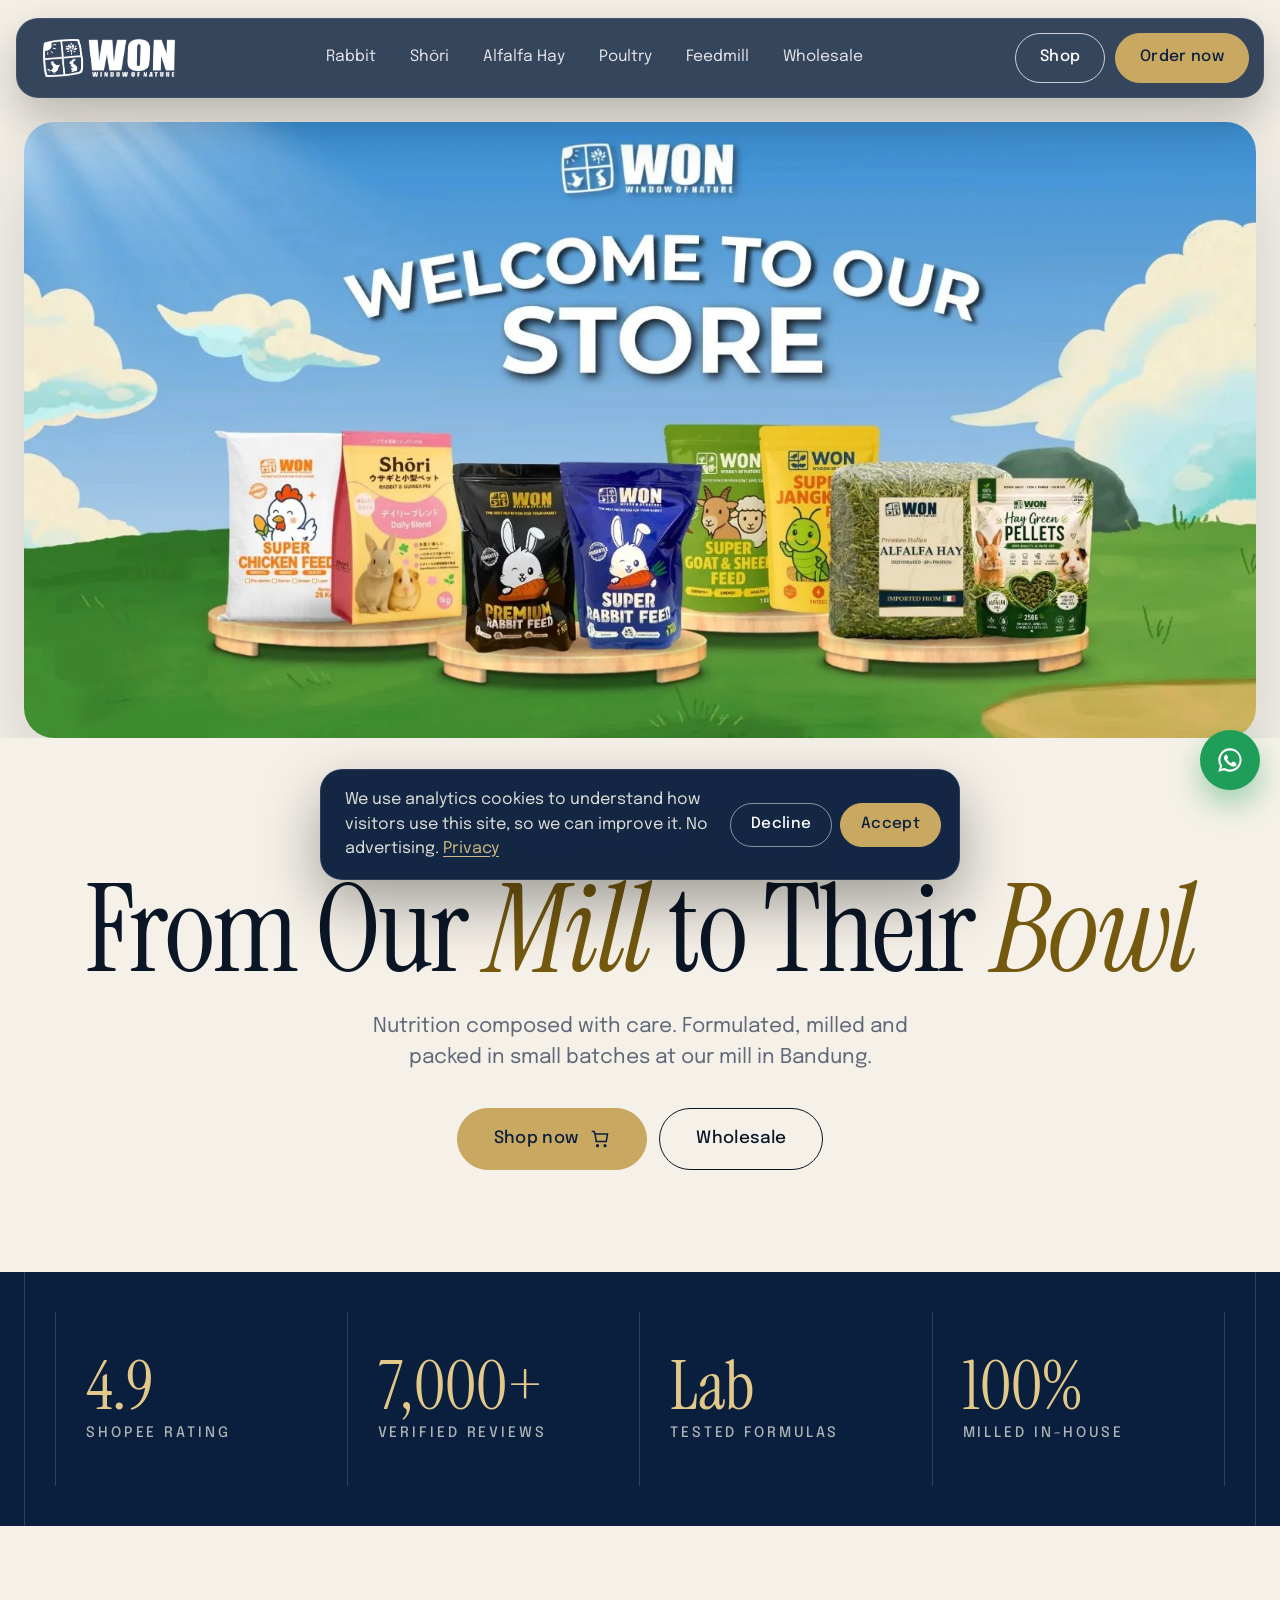
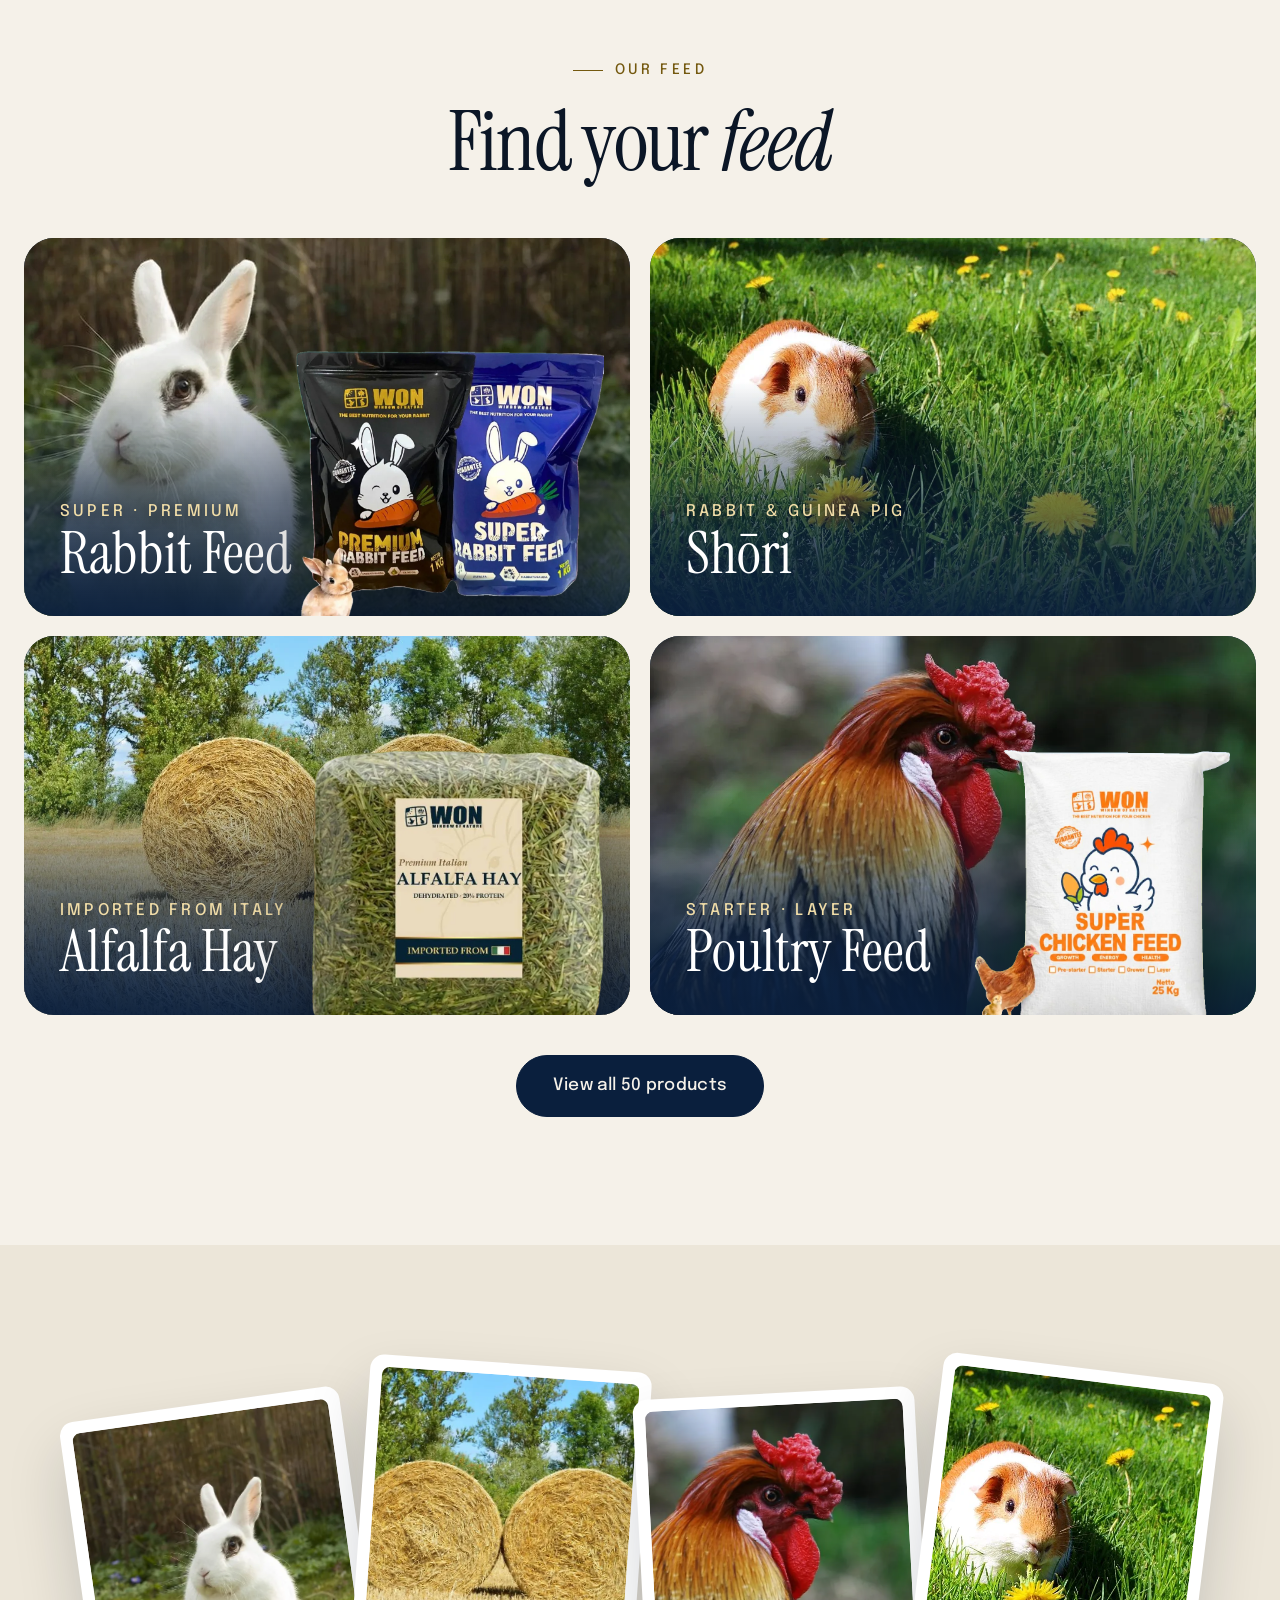
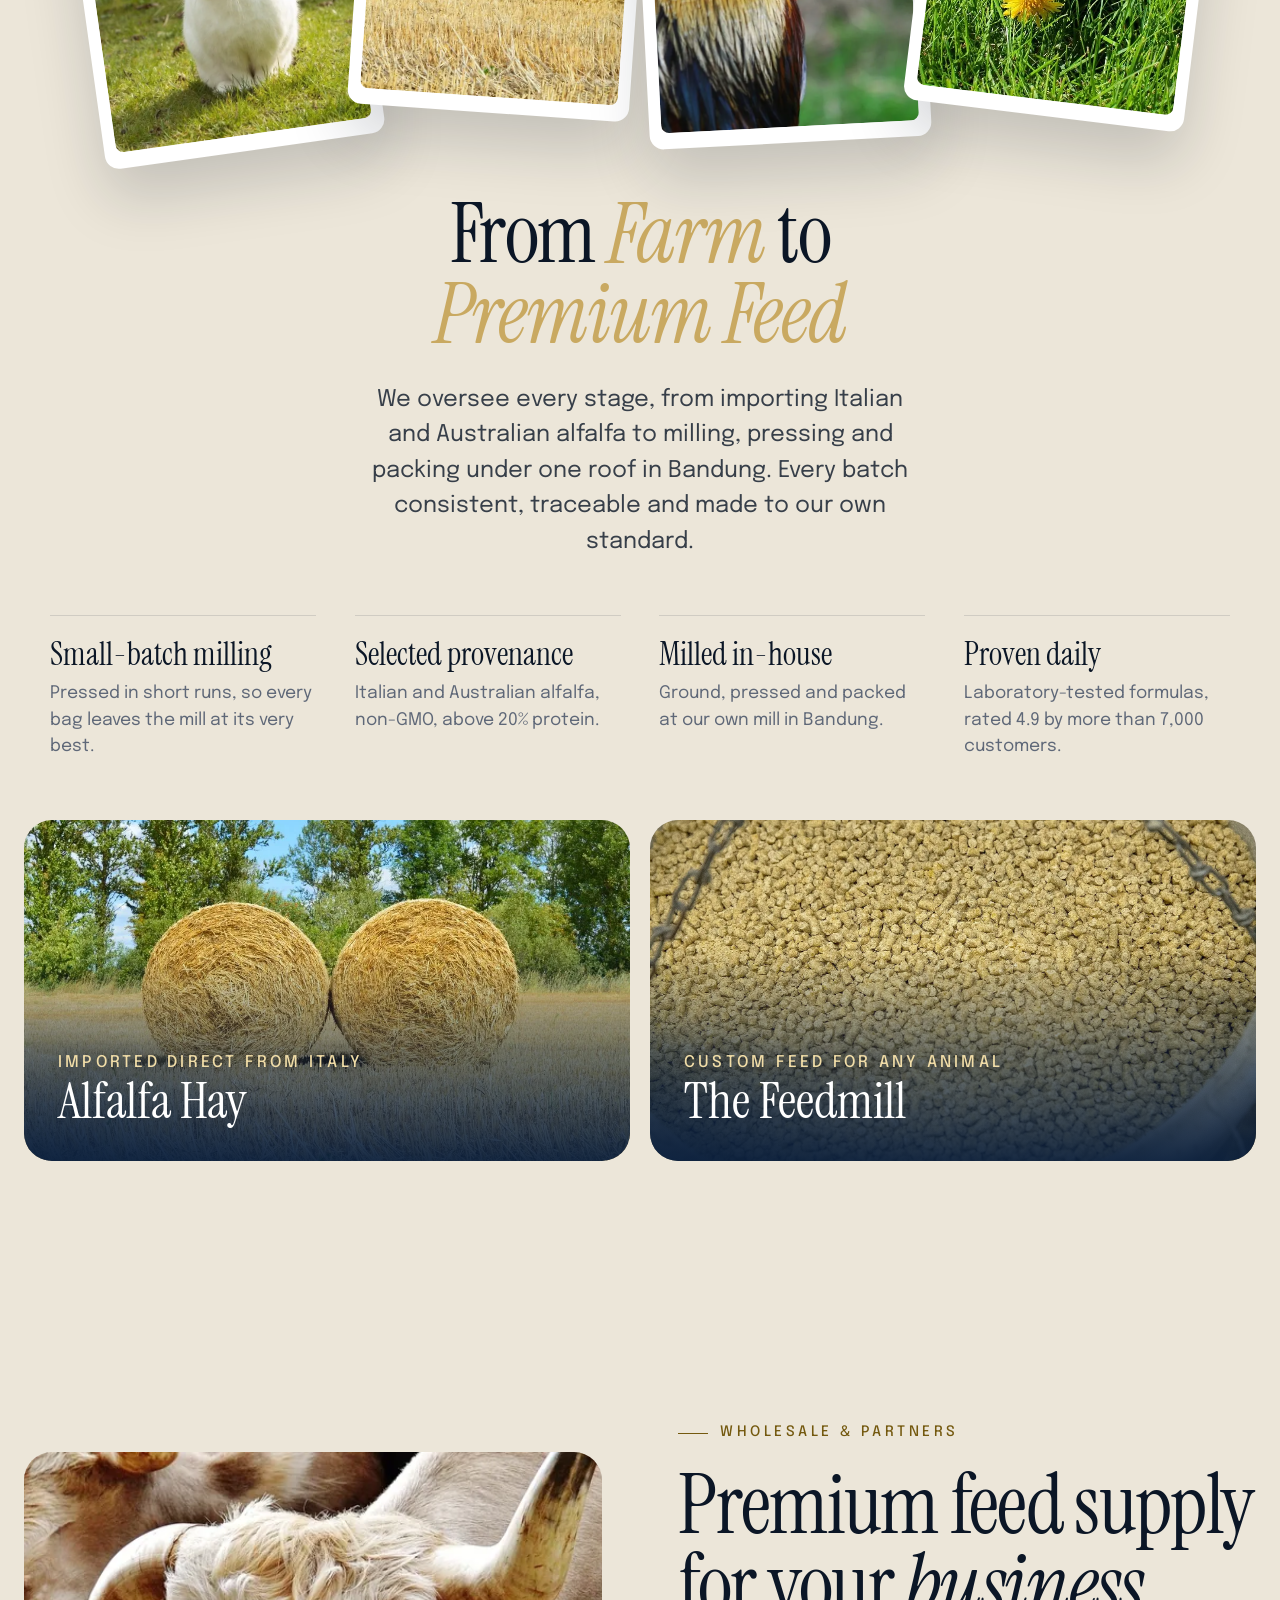
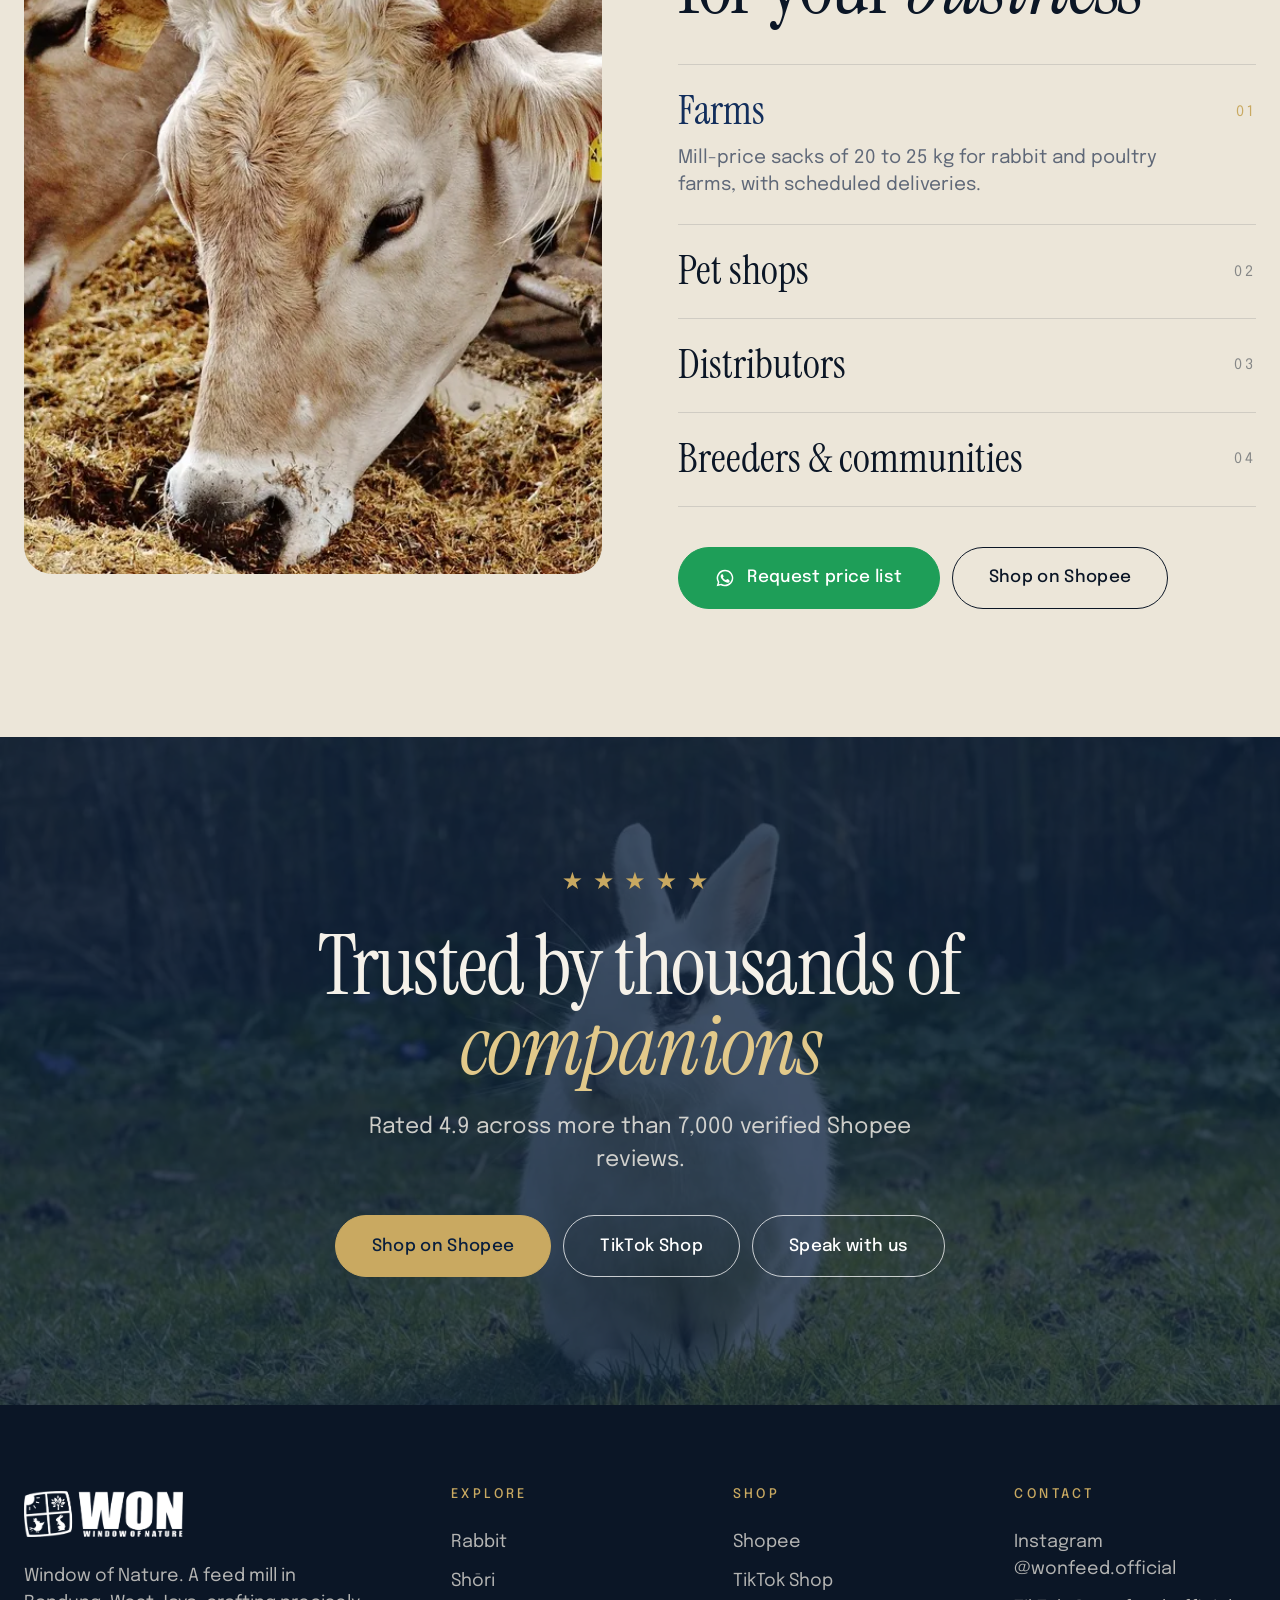
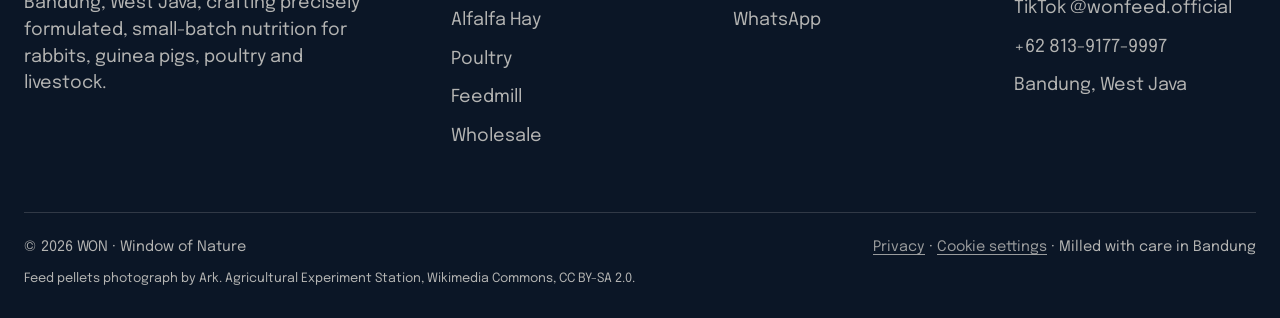
==== index.html @ c6042f0e "Attach custom domain windowofnature.co.id; switch share links, sitemap and robots to it Co-Authored-" ====
<!DOCTYPE html>
<html lang="en">
<head>
<meta charset="UTF-8">
<meta name="viewport" content="width=device-width, initial-scale=1">
<title>WON — Window of Nature</title>
<meta name="description" content="WON is a feed mill in Bandung crafting precisely formulated, small-batch nutrition for rabbits, guinea pigs and poultry. From our mill to their bowl.">
<meta property="og:title" content="WON — Window of Nature">
<meta property="og:description" content="Precisely formulated nutrition for rabbits, guinea pigs and poultry. Milled in Bandung.">
<meta property="og:image" content="https://windowofnature.co.id/og/index.jpg">
<meta property="og:url" content="https://windowofnature.co.id/">
<meta name="twitter:card" content="summary_large_image">
<link rel="icon" type="image/png" sizes="32x32" href="img/favicon-32.png">
<link rel="preconnect" href="https://fonts.googleapis.com">
<link rel="preconnect" href="https://fonts.gstatic.com" crossorigin>
<link rel="preload" as="style" href="https://fonts.googleapis.com/css2?family=Instrument+Serif:ital@0;1&family=Epilogue:wght@300;400;500;600&display=swap">
<link rel="stylesheet" href="https://fonts.googleapis.com/css2?family=Instrument+Serif:ital@0;1&family=Epilogue:wght@300;400;500;600&display=swap" media="print" onload="this.media='all'">
<noscript><link rel="stylesheet" href="https://fonts.googleapis.com/css2?family=Instrument+Serif:ital@0;1&family=Epilogue:wght@300;400;500;600&display=swap"></noscript>
<link rel="apple-touch-icon" href="img/apple-touch-icon.png">
<meta name="theme-color" content="#0A1F3D">
<link rel="preload" as="image" href="banners/b8.webp" fetchpriority="high">
<link rel="stylesheet" href="site.css?v=204b30e1">
</head>
<body>

<header>
  <div class="pill">
    <a class="logo" href="./"><img src="img/logo-white.png" alt="WON Window of Nature" width="793" height="229" decoding="async"></a>
    <div class="links"><a href="rabbit.html">Rabbit</a><a href="shori.html">Shōri</a><a href="hay.html">Alfalfa Hay</a><a href="poultry.html">Poultry</a><a href="feedmill.html">Feedmill</a><a href="#b2b">Wholesale</a></div>
    <div class="nav-cta">
      <a class="btn white" href="https://shopee.co.id/wonfeed_" target="_blank" rel="noopener">Shop</a>
      <a class="btn fill" href="#" data-wa="Hello WON, I would like to place an order.">Order now</a>
      <button class="burger" aria-label="menu" onclick="document.getElementById('mm').classList.toggle('open')"><span></span><span></span></button>
    </div>
  </div>
  <div class="mmenu" id="mm"><a href="rabbit.html">Rabbit</a><a href="shori.html">Shōri</a><a href="hay.html">Alfalfa Hay</a><a href="poultry.html">Poultry</a><a href="feedmill.html">Feedmill</a><a href="#b2b">Wholesale</a><a href="https://shopee.co.id/wonfeed_" target="_blank" rel="noopener">Shop on Shopee</a></div>
</header>

<section class="hero-banner">
  <div class="wrap">
    <img class="hb-img" src="banners/b8.webp" alt="The WON range: chicken feed, Shōri, Premium and Super rabbit feed, alfalfa hay and hay pellets" data-eager width="1599" height="800" fetchpriority="high" decoding="async">
  </div>
</section>

<section class="intro">
  <div class="wrap center">
    <span class="eyebrow r in">Window of Nature · Bandung</span>
    <h1 class="d xl r in d1">From Our <i>Mill</i> to Their <i>Bowl</i></h1>
    <p class="lead r in d2">Nutrition composed with care. Formulated, milled and packed in small batches at our mill in Bandung.</p>
    <div class="cta r in d3">
      <a class="btn fill" href="https://shopee.co.id/wonfeed_" target="_blank" rel="noopener">Shop now <svg viewBox="0 0 24 24" fill="none" stroke="currentColor" stroke-width="1.8"><path d="M6 6h15l-1.5 9h-12z"/><circle cx="9" cy="20" r="1"/><circle cx="18" cy="20" r="1"/><path d="M6 6L5 3H2"/></svg></a>
      <a class="btn" href="#b2b">Wholesale</a>
    </div>
  </div>
</section>

<div class="band"><div class="wrap">
  <div><b>4.9</b><span>Shopee rating</span></div>
  <div><b>7,000+</b><span>verified reviews</span></div>
  <div><b>Lab</b><span>tested formulas</span></div>
  <div><b>100%</b><span>milled in-house</span></div>
</div></div>

<section id="feed">
  <div class="wrap">
    <div class="head center">
      <span class="eyebrow r">Our feed</span>
      <h2 class="d lg r d1">Find your <i>feed</i></h2>
    </div>
    <div class="lines">
      <a class="line-tile r" href="rabbit.html"><img src="photos/tile-rabbit.webp" alt="Rabbit feed" width="1200" height="750" loading="lazy" decoding="async"><div class="cap"><span>Super · Premium</span><b>Rabbit Feed</b></div><img class="pk" src="cut/bundle-premium-super.webp" alt="" width="975" height="886" loading="lazy" decoding="async"></a>
      <a class="line-tile r d1" href="shori.html"><img src="photos/guinea-grass.webp" alt="Shōri" style="object-position:20% center" width="1024" height="642" loading="lazy" decoding="async"><div class="cap"><span>Rabbit & guinea pig</span><b>Shōri</b></div><img class="pk" src="cut/shori-vitc.webp" alt="" width="720" height="919" loading="lazy" decoding="async"></a>
      <a class="line-tile r d2" href="hay.html"><img src="photos/hay-bales.webp" alt="Alfalfa hay" width="1024" height="681" loading="lazy" decoding="async"><div class="cap"><span>Imported from Italy</span><b>Alfalfa Hay</b></div><img class="pk" src="cut/hay-italia-500g.webp" alt="" width="779" height="746" loading="lazy" decoding="async"></a>
      <a class="line-tile r d3" href="poultry.html"><img src="photos/rooster.webp" alt="Poultry feed" width="1024" height="683" loading="lazy" decoding="async"><div class="cap"><span>Starter · Layer</span><b>Poultry Feed</b></div><img class="pk" src="cut/ayam-starter-25kg.webp" alt="" width="715" height="787" loading="lazy" decoding="async"></a>
    </div>
    <div class="center" style="margin-top:40px"><a class="btn dark" href="https://shopee.co.id/wonfeed_" target="_blank" rel="noopener">View all 50 products</a></div>
  </div>
</section>

<section id="story" style="background:var(--ivory-2);overflow:hidden">
  <div class="wrap">
    <div class="polas r">
      <div class="pola"><img src="photos/rabbit-white-grass.webp" alt="White rabbit" width="1024" height="683" loading="lazy" decoding="async"></div>
      <div class="pola"><img src="photos/hay-bales.webp" alt="Hay bales" width="1024" height="681" loading="lazy" decoding="async"></div>
      <div class="pola"><img src="photos/rooster.webp" alt="Rooster" width="1024" height="683" loading="lazy" decoding="async"></div>
      <div class="pola"><img src="photos/guinea-grass.webp" alt="Guinea pig" style="object-position:22% center" width="1024" height="642" loading="lazy" decoding="async"></div>
    </div>
    <div class="center">
      <h2 class="d lg r d1">From <i>Farm</i> to<br><i>Premium Feed</i></h2>
      <p class="lead r d2">We oversee every stage, from importing Italian and Australian alfalfa to milling, pressing and packing under one roof in Bandung. Every batch consistent, traceable and made to our own standard.</p>
    </div>
    <div class="minis r d3"><div><b>Small-batch milling</b><span>Pressed in short runs, so every bag leaves the mill at its very best.</span></div><div><b>Selected provenance</b><span>Italian and Australian alfalfa, non-GMO, above 20% protein.</span></div><div><b>Milled in-house</b><span>Ground, pressed and packed at our own mill in Bandung.</span></div><div><b>Proven daily</b><span>Laboratory-tested formulas, rated 4.9 by more than 7,000 customers.</span></div></div>
    <div class="tiles r d3">
      <a class="tile" href="hay.html"><img src="photos/hay-bales.webp" alt="Alfalfa hay" width="1024" height="681" loading="lazy" decoding="async"><div class="cap"><span>Imported direct from Italy</span><b>Alfalfa Hay</b></div></a>
      <a class="tile" href="feedmill.html"><img src="photos/pellets-feeder.webp" alt="Freshly milled feed pellets" width="1800" height="1200" loading="lazy" decoding="async"><div class="cap"><span>Custom feed for any animal</span><b>The Feedmill</b></div></a>
    </div>
  </div>
</section>

<section id="b2b">
  <div class="wrap b2b">
    <div class="photo r">
      <img class="on" src="photos/cattle-feed.webp" alt="Cattle at the feed trough" data-seg="0" width="1024" height="681" loading="lazy" decoding="async">
      <img src="photos/guinea-pair.webp" alt="Pet shop" data-seg="1" width="1024" height="674" loading="lazy" decoding="async">
      <img src="photos/hens-flock.webp" alt="Distribution" data-seg="2" width="1024" height="547" loading="lazy" decoding="async">
      <img src="photos/hen-freerange.webp" alt="Breeders" data-seg="3" width="1024" height="576" loading="lazy" decoding="async">
    </div>
    <div>
      <span class="eyebrow r">Wholesale & partners</span>
      <h2 class="d lg r d1" style="margin-top:20px">Premium feed supply for your <i>business</i></h2>
      <div class="segs r d2" id="segs">
        <div class="seg on"><h3>Farms <span>01</span></h3><p>Mill-price sacks of 20 to 25 kg for rabbit and poultry farms, with scheduled deliveries.</p></div>
        <div class="seg"><h3>Pet shops <span>02</span></h3><p>Retail packs from 250 g to 1 kg, already proven on the marketplaces.</p></div>
        <div class="seg"><h3>Distributors <span>03</span></h3><p>Tiered pricing for Bandung, Greater Jakarta and beyond Java.</p></div>
        <div class="seg"><h3>Breeders & communities <span>04</span></h3><p>Preferential pricing for rabbit and guinea pig communities, with event sponsorship.</p></div>
      </div>
      <div class="acts r d3">
        <a class="btn wa" href="#" data-wa="Hello WON, I would like to enquire about wholesale pricing."><svg viewBox="0 0 24 24" fill="currentColor"><path d="M12 2a10 10 0 0 0-8.6 15.1L2 22l5-1.3A10 10 0 1 0 12 2zm0 18.2a8.2 8.2 0 0 1-4.2-1.2l-.3-.2-3 .8.8-2.9-.2-.3A8.2 8.2 0 1 1 12 20.2zm4.5-6.1c-.2-.1-1.5-.7-1.7-.8s-.4-.1-.6.1-.6.8-.8 1-.3.2-.5.1a6.7 6.7 0 0 1-3.3-2.9c-.3-.4.3-.4.7-1.3.1-.2 0-.3 0-.5l-.8-1.8c-.2-.5-.4-.4-.6-.4h-.5a1 1 0 0 0-.7.3 3 3 0 0 0-.9 2.2 5.2 5.2 0 0 0 1.1 2.8 12 12 0 0 0 4.6 4c1.7.7 2.3.8 3.1.7a2.7 2.7 0 0 0 1.8-1.2 2.2 2.2 0 0 0 .1-1.2c0-.2-.2-.2-.4-.3z"/></svg> Request price list</a>
        <a class="btn" href="https://shopee.co.id/wonfeed_" target="_blank" rel="noopener">Shop on Shopee</a>
      </div>
    </div>
  </div>
</section>

<section id="trust">
  <div class="ph"></div>
  <div class="wrap">
    <div class="stars r">★★★★★</div>
    <h2 class="d lg r d1">Trusted by thousands of <i>companions</i></h2>
    <p class="r d2">Rated 4.9 across more than 7,000 verified Shopee reviews.</p>
    <div class="acts r d3">
      <a class="btn fill" href="https://shopee.co.id/wonfeed_" target="_blank" rel="noopener">Shop on Shopee</a>
      <a class="btn white" href="https://www.tiktok.com/@wonfeed.official" target="_blank" rel="noopener">TikTok Shop</a>
      <a class="btn white" href="#" data-wa="Hello WON, I have a question about your feed.">Speak with us</a>
    </div>
  </div>
</section>

<footer><div class="wrap">
  <div class="foot">
    <div><a class="logo" href="./"><img src="img/logo-white.png" alt="WON" width="793" height="229" decoding="async"></a><p>Window of Nature. A feed mill in Bandung, West Java, crafting precisely formulated, small-batch nutrition for rabbits, guinea pigs, poultry and livestock.</p></div>
    <div><h3 class="fh">Explore</h3><a href="rabbit.html">Rabbit</a><a href="shori.html">Shōri</a><a href="hay.html">Alfalfa Hay</a><a href="poultry.html">Poultry</a><a href="feedmill.html">Feedmill</a><a href="#b2b">Wholesale</a></div>
    <div><h3 class="fh">Shop</h3><a href="https://shopee.co.id/wonfeed_" target="_blank" rel="noopener">Shopee</a><a href="https://www.tiktok.com/@wonfeed.official" id="f-tt" target="_blank" rel="noopener">TikTok Shop</a><a href="#" data-wa="Hello WON, I would like to place an order.">WhatsApp</a></div>
    <div><h3 class="fh">Contact</h3><a href="https://www.instagram.com/wonfeed.official" id="f-ig" target="_blank" rel="noopener">Instagram @wonfeed.official</a><a href="https://www.tiktok.com/@wonfeed.official" target="_blank" rel="noopener">TikTok @wonfeed.official</a><a href="#" data-wa="Hello WON, I have a question.">+62 813-9177-9997</a><a href="#">Bandung, West Java</a></div>
  </div>
  <div class="copy"><span>© 2026 WON · Window of Nature</span><span><a href="privacy.html">Privacy</a> · <a href="#" data-cookie-settings>Cookie settings</a> · Milled with care in Bandung</span></div>
  <div class="credits">Feed pellets photograph by Ark. Agricultural Experiment Station, Wikimedia Commons, CC BY-SA 2.0.</div>
</div></footer>

<a class="wa-float" href="#" data-wa="Hello WON, I have a question." aria-label="WhatsApp"><svg viewBox="0 0 24 24" fill="currentColor"><path d="M12 2a10 10 0 0 0-8.6 15.1L2 22l5-1.3A10 10 0 1 0 12 2zm0 18.2a8.2 8.2 0 0 1-4.2-1.2l-.3-.2-3 .8.8-2.9-.2-.3A8.2 8.2 0 1 1 12 20.2zm4.5-6.1c-.2-.1-1.5-.7-1.7-.8s-.4-.1-.6.1-.6.8-.8 1-.3.2-.5.1a6.7 6.7 0 0 1-3.3-2.9c-.3-.4.3-.4.7-1.3.1-.2 0-.3 0-.5l-.8-1.8c-.2-.5-.4-.4-.6-.4h-.5a1 1 0 0 0-.7.3 3 3 0 0 0-.9 2.2 5.2 5.2 0 0 0 1.1 2.8 12 12 0 0 0 4.6 4c1.7.7 2.3.8 3.1.7a2.7 2.7 0 0 0 1.8-1.2 2.2 2.2 0 0 0 .1-1.2c0-.2-.2-.2-.4-.3z"/></svg></a>

<script src="site.js?v=e63f2349"></script>
<script>
document.querySelectorAll('#segs .seg').forEach((s,i)=>s.onclick=()=>{document.querySelectorAll('#segs .seg').forEach(x=>x.classList.remove('on'));s.classList.add('on');document.querySelectorAll('.b2b .photo img').forEach(im=>im.classList.toggle('on',+im.dataset.seg===i));});
</script>
</body>
</html>
---- site.css ----
:root{
  --navy:#0A1F3D;--navy-2:#122E5C;--ink:#0B1626;
  --ivory:#F5F1E9;--ivory-2:#ECE6D9;--stone:#D9D0BF;
  --gold:#C9A961;--gold-2:#E2C98A;--gold-dark:#8E6F1F;
  --muted:#5F6878;--line:rgba(11,22,38,.12);--line-w:rgba(245,241,233,.16);
  --serif:'Instrument Serif',Georgia,serif;--sans:'Epilogue',system-ui,sans-serif;
  --ease:cubic-bezier(.16,1,.3,1);
}
*{box-sizing:border-box;margin:0;padding:0}
html{scroll-behavior:smooth;font-size:17px}
@media(max-width:640px){html{font-size:17px}}
body{font-family:var(--sans);font-weight:400;background:var(--ivory);color:var(--ink);line-height:1.5;-webkit-font-smoothing:antialiased;overflow-x:hidden}
img{display:block;max-width:100%;height:auto}
a{color:inherit;text-decoration:none}
button{font:inherit;cursor:pointer;border:0;background:none;color:inherit}
.wrap{width:min(1320px,100% - 48px);margin-inline:auto}
@media(max-width:640px){.wrap{width:calc(100% - 32px)}}
.d{font-family:var(--serif);font-weight:400;letter-spacing:-.02em;line-height:.95}
.d i{font-style:italic}
.xl{font-size:clamp(3.6rem,9.5vw,9rem)}
.lg{font-size:clamp(3rem,6.6vw,6.2rem)}
.md{font-size:clamp(2.3rem,4.2vw,3.6rem)}
.eyebrow{font-size:.85rem;font-weight:500;letter-spacing:.24em;text-transform:uppercase;display:inline-flex;align-items:center;gap:12px;color:var(--gold-dark)}
.eyebrow::before{content:"";width:30px;height:1px;background:currentColor}
.lead{font-size:1.2rem;line-height:1.55;color:var(--muted);max-width:44ch;font-weight:400}
.btn{display:inline-flex;align-items:center;gap:12px;height:62px;padding:0 36px;border-radius:999px;font-weight:500;font-size:1rem;letter-spacing:.02em;border:1.5px solid var(--ink);transition:transform .4s var(--ease),background .3s,color .3s,border-color .3s;white-space:nowrap}
.btn:hover{transform:translateY(-2px)}
.btn.fill{background:var(--gold);border-color:var(--gold);color:var(--navy)}
.btn.fill:hover{background:var(--gold-2);border-color:var(--gold-2)}
.btn.dark{background:var(--navy);border-color:var(--navy);color:var(--ivory)}
.btn.dark:hover{background:var(--navy-2)}
.btn.white{border-color:rgba(255,255,255,.75);color:#fff}.btn.white:hover{background:#fff;color:var(--navy)}
.btn.wa{background:#1e9e58;border-color:#1e9e58;color:#fff}
.btn svg{width:20px;height:20px}

/* floating pill nav */
header{position:fixed;top:18px;left:0;right:0;z-index:50}
header .pill{width:min(1320px,100% - 32px);margin-inline:auto;background:rgba(10,31,61,.82);backdrop-filter:blur(16px);-webkit-backdrop-filter:blur(16px);border:1px solid rgba(255,255,255,.08);border-radius:22px;color:#fff;display:flex;align-items:center;justify-content:space-between;height:80px;padding:0 14px 0 26px;box-shadow:0 20px 50px rgba(0,0,0,.25)}
.logo img{height:38px;width:auto}
.links{display:flex;gap:34px;font-size:.92rem;font-weight:400}
.links a{opacity:.85}.links a:hover{opacity:1;color:var(--gold-2)}
.nav-cta{display:flex;align-items:center;gap:10px}
.nav-cta .btn{height:50px;padding:0 24px;font-size:.92rem}
.burger{display:none;width:50px;height:50px}
.burger span{display:block;height:1.5px;background:#fff;margin:7px 12px}
@media(max-width:1000px){.links,.nav-cta .btn.white{display:none}.burger{display:block}}
@media(max-width:640px){header{top:10px}header .pill{height:68px;border-radius:18px;padding:0 8px 0 18px}.logo img{height:30px}.nav-cta .btn{height:44px;padding:0 18px;font-size:.85rem}}
.mmenu{display:none;width:min(1320px,100% - 32px);margin:8px auto 0;background:rgba(10,31,61,.96);backdrop-filter:blur(16px);border-radius:18px;color:#fff;padding:10px 26px 18px;flex-direction:column}
.mmenu a{padding:14px 0;font-size:1.1rem;border-bottom:1px solid var(--line-w)}.mmenu a:last-child{border:0}
.mmenu.open{display:flex}

/* hero */
.hero{position:relative;min-height:min(100svh,960px);display:grid;place-items:center start;color:#fff;overflow:hidden;background:var(--navy)}
.hero .ph{position:absolute;inset:0;background:url(photos/hero-white.webp) center 38%/cover;transform:scale(1.06);will-change:transform}
.hero::after{content:"";position:absolute;inset:0;background:linear-gradient(90deg,rgba(10,31,61,.55) 0%,rgba(10,31,61,.2) 55%,rgba(10,31,61,0) 100%),linear-gradient(180deg,rgba(10,31,61,.35) 0%,rgba(10,31,61,0) 40%,rgba(10,31,61,.6) 100%)}
.hero .wrap{position:relative;z-index:2;padding:150px 0 110px}
.hero h1{max-width:11ch;text-shadow:0 12px 50px rgba(0,0,0,.45)}
@media(max-width:900px){.hero{place-items:center;text-align:center}.hero h1{max-width:none}.hero .cta{justify-content:center}.hero p{margin-inline:auto}}
.hero h1{text-shadow:0 12px 50px rgba(0,0,0,.35)}
.hero h1 i{color:var(--gold-2)}
.hero p{font-size:1.2rem;line-height:1.55;max-width:34ch;margin:30px 0 0;opacity:.92}
.hero .cta{display:flex;gap:14px;margin-top:40px;flex-wrap:wrap}
.hero .scroll{position:absolute;bottom:28px;left:50%;transform:translateX(-50%);font-size:.7rem;letter-spacing:.32em;text-transform:uppercase;opacity:.65;z-index:2}
@media(max-width:640px){.hero .ph{background-position:74% 40%!important}}

/* stats */
.band{background:var(--navy);color:var(--ivory)}
.band .wrap{display:grid;grid-template-columns:repeat(4,minmax(0,1fr))}
.band div{padding:40px 30px;border-right:1px solid var(--line-w)}
.band div:first-child{border-left:1px solid var(--line-w)}
.band b{display:block;font-family:var(--serif);font-weight:400;font-size:4rem;line-height:1;color:var(--gold-2)}
.band span{font-size:.85rem;letter-spacing:.2em;text-transform:uppercase;opacity:.7;font-weight:500}
@media(max-width:820px){.band .wrap{grid-template-columns:repeat(2,minmax(0,1fr))}.band div{padding:28px 18px}.band b{font-size:2.6rem}.band span{font-size:.72rem;letter-spacing:.14em}.band div:nth-child(-n+2){border-bottom:1px solid var(--line-w)}.band div:nth-child(3){border-left:1px solid var(--line-w)}}

section{padding:clamp(90px,10vw,150px) 0;position:relative}
.center{text-align:center}
.center .lead{margin-inline:auto}
.head{margin-bottom:56px}
.head h2{margin-top:20px}
.head .lead{margin-top:22px}

/* products */
.tabs{display:flex;gap:6px;flex-wrap:wrap;justify-content:center;margin:34px 0 50px}
.tabs button{padding:12px 22px;border-radius:999px;border:1px solid var(--line);font-size:.95rem;font-weight:400;transition:background .3s,color .3s,border-color .3s}
.tabs button.on{background:var(--navy);color:var(--ivory);border-color:var(--navy)}
.grid{display:grid;grid-template-columns:repeat(3,1fr);gap:22px}
.card{background:#fff;border-radius:28px;padding:36px 30px 30px;display:flex;flex-direction:column;transition:transform .5s var(--ease),box-shadow .5s;position:relative;overflow:hidden}
.card::before{content:"";position:absolute;inset:0;background:radial-gradient(60% 45% at 50% 30%,var(--ivory-2),transparent 70%);opacity:0;transition:opacity .5s}
.card:hover{transform:translateY(-8px);box-shadow:0 40px 70px rgba(11,22,38,.14)}
.card:hover::before{opacity:1}
.card>*{position:relative}
.card .ph{height:300px;display:flex;align-items:flex-end;justify-content:center;margin-bottom:26px}
.card .ph img{max-height:300px;width:auto;max-width:94%;object-fit:contain;filter:drop-shadow(0 30px 34px rgba(11,22,38,.24));transition:transform .6s var(--ease)}
.card:hover .ph img{transform:translateY(-8px) scale(1.03)}
.card .k{font-size:.8rem;font-weight:500;letter-spacing:.2em;text-transform:uppercase;color:var(--gold-dark);margin-bottom:10px}
.card h3{font-family:var(--serif);font-weight:400;font-size:2.2rem;line-height:1;margin-bottom:10px}
.card p{font-size:1.05rem;color:var(--muted);flex:1;line-height:1.45}
.card .go{margin-top:22px;font-size:.9rem;font-weight:500;display:flex;align-items:center;gap:8px}
.card .go svg{width:16px;height:16px;transition:transform .3s}
.card:hover .go svg{transform:translate(3px,-3px)}
@media(max-width:1000px){.grid{grid-template-columns:1fr 1fr}}
@media(max-width:640px){.grid{grid-template-columns:1fr;gap:14px}.card{padding:26px 22px 22px;border-radius:22px}.card .ph{height:240px}.card .ph img{max-height:240px}.card h3{font-size:1.9rem}}

/* full-bleed photo band */
.photoband{height:clamp(260px,38vw,520px);background:url(photos/rabbit-white-close.webp) center 45%/cover;position:relative}
.photoband.hay{background-image:url(photos/hay-band.webp);background-position:center}
.photoband::after{content:"";position:absolute;inset:0;background:linear-gradient(180deg,rgba(10,31,61,.15),rgba(10,31,61,.35))}

/* story w/ polaroids */
#story{background:var(--ivory-2);overflow:hidden}
#story h2 i{color:var(--gold)}
#story .lead{color:var(--ink);opacity:.8;font-size:1.35rem;margin:28px auto 0}
.polas{display:flex;justify-content:center;gap:0;margin:0 auto 70px;flex-wrap:wrap}
.pola{background:#fff;padding:12px 12px 16px;border-radius:14px;box-shadow:0 30px 60px rgba(11,22,38,.18);width:clamp(180px,22vw,290px);transition:transform .6s var(--ease)}
.pola img{width:100%;aspect-ratio:4/5;object-fit:cover;border-radius:8px}
.pola:nth-child(1){transform:rotate(-8deg) translateY(30px)}
.pola:nth-child(2){transform:rotate(4deg) translateY(-10px)}
.pola:nth-child(3){transform:rotate(-3deg) translateY(20px)}
.pola:nth-child(4){transform:rotate(7deg) translateY(-6px)}
.pola:hover{transform:rotate(0) translateY(-14px) scale(1.04);z-index:2}
@media(max-width:700px){.polas{gap:14px}.pola{width:42%}}

/* pillars */
.pillars{display:grid;grid-template-columns:repeat(4,1fr);gap:18px}
.pillar{padding:44px 34px 48px;border-radius:26px;background:#fff;transition:transform .5s var(--ease),box-shadow .5s}
.pillar:hover{transform:translateY(-6px);box-shadow:0 30px 60px rgba(11,22,38,.12)}
.pillar .n{font-family:var(--serif);font-style:italic;font-size:3rem;color:var(--gold-dark);line-height:1;margin-bottom:26px}
.pillar h3{font-family:var(--serif);font-weight:400;font-size:2.1rem;margin-bottom:12px;line-height:1}
.pillar p{color:var(--muted);font-size:1.1rem;line-height:1.5}
@media(max-width:900px){.pillars{grid-template-columns:1fr 1fr}}
@media(max-width:560px){.pillars{grid-template-columns:1fr}}

/* animals */
#animals{background:var(--navy);color:var(--ivory)}
#animals .eyebrow{color:var(--gold-2)}
#animals h2 i{color:var(--gold-2)}
.trio{display:grid;grid-template-columns:repeat(3,1fr);gap:18px;margin-top:56px}
.trio a{position:relative;overflow:hidden;aspect-ratio:3/4;display:block;color:#fff;border-radius:26px}
.trio img{width:100%;height:100%;object-fit:cover;transition:transform 1.2s var(--ease)}
.trio a:hover img{transform:scale(1.06)}
.trio .cap{position:absolute;inset:auto 0 0 0;padding:34px;background:linear-gradient(180deg,transparent,rgba(10,31,61,.9))}
.trio .cap b{display:block;font-family:var(--serif);font-weight:400;font-size:3.2rem;line-height:1}
.trio .cap span{font-size:.9rem;letter-spacing:.2em;text-transform:uppercase;color:var(--gold-2);text-shadow:0 2px 12px rgba(0,0,0,.5)}
@media(max-width:700px){.trio{grid-template-columns:1fr;gap:12px}.trio a{aspect-ratio:4/3}}

/* shori */
#shori{background:linear-gradient(160deg,#F7E4E7,#FBF0DE)}
#shori .wrap{display:grid;grid-template-columns:1fr 1fr;gap:clamp(30px,6vw,80px);align-items:center}
#shori .art img{width:min(100%,520px);margin-inline:auto;filter:drop-shadow(0 50px 70px rgba(120,60,70,.28))}
#shori h2 i{color:#B93E5A}
#shori .eyebrow{color:#B93E5A}#shori .eyebrow::before{background:#B93E5A}
#shori .lead{color:var(--ink);opacity:.75;margin-top:24px}
.kv{display:flex;gap:44px;margin:36px 0 40px;flex-wrap:wrap}
.kv b{display:block;font-family:var(--serif);font-size:3.4rem;font-weight:400;line-height:1}
.kv span{font-size:.8rem;letter-spacing:.2em;text-transform:uppercase;font-weight:500;opacity:.6}
@media(max-width:820px){#shori .wrap{grid-template-columns:1fr}}

/* banner rail */
#gallery{background:var(--ivory);padding:clamp(70px,8vw,110px) 0}
.rail{display:flex;gap:18px;overflow-x:auto;scroll-snap-type:x mandatory;padding:10px 0 30px;scrollbar-width:none;margin-top:44px}
.rail::-webkit-scrollbar{display:none}
.rail a{flex:0 0 clamp(280px,34vw,440px);scroll-snap-align:start;border-radius:22px;overflow:hidden;box-shadow:0 20px 50px rgba(11,22,38,.12);transition:transform .5s var(--ease)}
.rail a:hover{transform:translateY(-6px)}
.rail img{width:100%;aspect-ratio:1;object-fit:cover}

/* b2b */
#b2b{background:var(--ivory-2)}
.b2b{display:grid;grid-template-columns:1fr 1fr;gap:clamp(30px,6vw,90px);align-items:center}
.b2b .photo{position:relative;overflow:hidden;aspect-ratio:4/5;border-radius:28px}
.b2b .photo img{width:100%;height:100%;object-fit:cover;position:absolute;inset:0;opacity:0;transition:opacity .8s var(--ease)}
.b2b .photo img.on{opacity:1}
.segs{margin-top:40px;border-top:1px solid var(--line)}
.seg{border-bottom:1px solid var(--line);padding:26px 0;cursor:pointer}
.seg h3{font-family:var(--serif);font-weight:400;font-size:2.4rem;display:flex;justify-content:space-between;align-items:center;transition:color .3s;line-height:1}
.seg h3 span{font-family:var(--sans);font-size:.85rem;letter-spacing:.2em;opacity:.45}
.seg p{display:none;color:var(--muted);margin-top:12px;max-width:44ch;font-size:1.1rem;line-height:1.45}
.seg.on h3{color:var(--navy-2)}.seg.on h3 span{color:var(--gold);opacity:1}.seg.on p{display:block}
.b2b .acts{display:flex;gap:12px;margin-top:40px;flex-wrap:wrap}
@media(max-width:820px){.b2b{grid-template-columns:1fr}.b2b .photo{aspect-ratio:4/3}}

/* trust */
#trust{background:var(--navy);color:var(--ivory);text-align:center;overflow:hidden}
#trust .ph{position:absolute;inset:0;background:url(photos/rabbit-white-grass.webp) center/cover;opacity:.22}
#trust .wrap{position:relative}
#trust .stars{color:var(--gold);letter-spacing:10px;font-size:1.4rem;margin-bottom:24px}
#trust h2{max-width:18ch;margin-inline:auto}
#trust h2 i{color:var(--gold-2)}
#trust p{opacity:.82;max-width:44ch;margin:26px auto 38px;font-size:1.3rem}
#trust .acts{display:flex;gap:12px;justify-content:center;flex-wrap:wrap}

/* footer */
footer{background:var(--ink);color:rgba(245,241,233,.72);padding:80px 0 30px}
.foot{display:grid;grid-template-columns:1.6fr 1fr 1fr 1fr;gap:40px;margin-bottom:56px}
.foot h4{color:var(--gold);font-size:.78rem;letter-spacing:.26em;text-transform:uppercase;margin-bottom:18px;font-weight:500}
.foot a{display:block;padding:6px 0;font-size:1.05rem}
.foot a:hover{color:#fff}
.foot p{font-size:1.05rem;max-width:34ch;margin-top:20px;line-height:1.5}
.foot .logo img{height:46px}
.copy{border-top:1px solid var(--line-w);padding-top:24px;font-size:.85rem;display:flex;justify-content:space-between;flex-wrap:wrap;gap:8px}
@media(max-width:900px){.foot{grid-template-columns:1fr 1fr}}
@media(max-width:520px){.foot{grid-template-columns:1fr}}

.r{opacity:0;transform:translateY(28px);transition:opacity 1s var(--ease),transform 1.1s var(--ease)}
.r.in{opacity:1;transform:none}
.r.d1{transition-delay:.1s}.r.d2{transition-delay:.2s}.r.d3{transition-delay:.3s}
.wa-float{position:fixed;right:20px;bottom:20px;z-index:60;width:60px;height:60px;border-radius:50%;background:#1e9e58;color:#fff;display:grid;place-items:center;box-shadow:0 14px 30px rgba(30,158,88,.4)}
.wa-float svg{width:28px;height:28px}
@media(prefers-reduced-motion:reduce){.r{opacity:1;transform:none;transition:none}}

/* carousel (Sarfat-style cuts rail) */
.car{position:relative}
.car .track{display:flex;gap:22px;overflow-x:auto;scroll-snap-type:x mandatory;padding:10px 0 30px;scrollbar-width:none;scroll-behavior:smooth}
.car .track::-webkit-scrollbar{display:none}
.car .card{flex:0 0 clamp(280px,30vw,400px);scroll-snap-align:start}
.car .nav{display:flex;gap:12px;justify-content:center;margin-top:6px}
.car .nav button{width:64px;height:64px;border-radius:50%;border:1.5px solid var(--line);background:#fff;display:grid;place-items:center;transition:background .3s,color .3s,transform .3s}
.car .nav button:hover{background:var(--navy);color:#fff;transform:translateY(-2px)}
.car .nav svg{width:22px;height:22px}
/* page link tiles */
.tiles{display:grid;grid-template-columns:1fr 1fr;gap:20px;margin-top:60px}
.tile{position:relative;border-radius:28px;overflow:hidden;aspect-ratio:16/9;display:block;color:#fff}
.tile img{width:100%;height:100%;object-fit:cover;transition:transform 1.2s var(--ease)}
.tile:hover img{transform:scale(1.05)}
.tile .cap{position:absolute;inset:auto 0 0 0;padding:34px;background:linear-gradient(180deg,transparent,rgba(10,31,61,.55) 40%,rgba(10,31,61,.95))}
.tile .cap b{display:block;font-family:var(--serif);font-weight:400;font-size:3rem;line-height:1}
.tile .cap span{font-size:.9rem;letter-spacing:.2em;text-transform:uppercase;color:var(--gold-2);text-shadow:0 2px 12px rgba(0,0,0,.5)}
@media(max-width:820px){.tiles{grid-template-columns:1fr}}
/* credits */
.credits{font-size:.75rem;opacity:.5;margin-top:10px}
/* product pages */
.range{display:grid;grid-template-columns:repeat(4,1fr);gap:20px}
.range.n3{grid-template-columns:repeat(3,1fr)}
.range .card .ph{height:280px}.range .card .ph img{max-height:280px}
@media(max-width:1000px){.range,.range.n3{grid-template-columns:1fr 1fr}}
@media(max-width:560px){.range,.range.n3{grid-template-columns:1fr}}
.facts{display:grid;grid-template-columns:repeat(3,1fr);gap:20px}
.fact{background:#fff;border-radius:28px;padding:44px 34px}
.fact b{display:block;font-family:var(--serif);font-weight:400;font-size:4rem;line-height:1;color:var(--navy)}
.fact span{font-size:.85rem;letter-spacing:.2em;text-transform:uppercase;color:var(--gold-dark);font-weight:500}
.fact p{margin-top:16px;color:var(--muted);font-size:1.1rem;line-height:1.5}
@media(max-width:820px){.facts{grid-template-columns:1fr}}
.gal{display:grid;grid-template-columns:repeat(3,1fr);gap:16px;margin-top:56px}
.gal a{border-radius:22px;overflow:hidden;display:block;box-shadow:0 20px 50px rgba(11,22,38,.12)}
.gal img{width:100%;aspect-ratio:1;object-fit:cover;transition:transform 1s var(--ease)}
.gal a:hover img{transform:scale(1.04)}
@media(max-width:700px){.gal{grid-template-columns:1fr 1fr}}
.range .card.r,.facts .fact.r{opacity:1;transform:none}
/* home: product line tiles */
.lines{display:grid;grid-template-columns:1fr 1fr;gap:20px}
.line-tile{position:relative;border-radius:30px;overflow:hidden;aspect-ratio:16/10;display:block;color:#fff;background:var(--navy)}
.line-tile>img:first-child{width:100%;height:100%;object-fit:cover;transition:transform 1.2s var(--ease);filter:saturate(.9)}
.line-tile:hover>img:first-child{transform:scale(1.05)}
.line-tile::after{content:"";position:absolute;inset:0;background:linear-gradient(180deg,rgba(10,31,61,.05) 30%,rgba(10,31,61,.9))}
.line-tile .cap{position:absolute;left:36px;bottom:34px;z-index:2}
.line-tile .cap b{display:block;font-family:var(--serif);font-weight:400;font-size:3.4rem;line-height:1}
.line-tile .cap span{font-size:.9rem;letter-spacing:.2em;text-transform:uppercase;color:var(--gold-2);text-shadow:0 2px 12px rgba(0,0,0,.5)}
.line-tile .pk{position:absolute;right:26px;bottom:-4%;height:74%;width:auto;z-index:2;filter:drop-shadow(0 30px 40px rgba(0,0,0,.5));transition:transform .8s var(--ease)}
.line-tile:hover .pk{transform:translateY(-8px) rotate(-2deg)}
@media(max-width:820px){.lines{grid-template-columns:1fr}.line-tile{aspect-ratio:4/3}.line-tile .cap{left:24px;bottom:24px}.line-tile .cap b{font-size:2.6rem}.line-tile .pk{height:62%}}

/* brand band from Shopee store banner */
.brandband{padding:0 0 clamp(60px,7vw,100px);background:var(--ivory)}
.brandband img{width:min(1320px,100% - 48px);margin-inline:auto;border-radius:30px;height:clamp(220px,38vw,560px);object-fit:cover;object-position:center;box-shadow:0 40px 80px rgba(11,22,38,.14)}
.range.n1{grid-template-columns:minmax(0,520px);justify-content:center}
.range.n2{grid-template-columns:repeat(2,minmax(0,480px));justify-content:center}
@media(max-width:1000px){.range.n2{grid-template-columns:1fr 1fr}}
@media(max-width:560px){.range.n1,.range.n2{grid-template-columns:1fr}}

/* ===== product showcase: big, unboxed, blended ===== */
.showcase{display:grid;grid-template-columns:repeat(var(--cols,3),minmax(0,1fr));gap:clamp(24px,4vw,70px);align-items:end;margin-top:20px}
.showcase.n1{--cols:1;max-width:620px;margin-inline:auto}
.showcase.n2{--cols:2;max-width:1100px;margin-inline:auto}
.showcase.n3{--cols:3}
.showcase.n4{--cols:4;gap:clamp(20px,3vw,44px)}
.prod{display:flex;flex-direction:column;align-items:center;text-align:center;color:inherit}
.prod .stage{position:relative;width:100%;height:clamp(320px,34vw,520px);display:flex;align-items:flex-end;justify-content:center;margin-bottom:34px}
.prod .stage::after{content:"";position:absolute;left:14%;right:14%;bottom:-14px;height:34px;border-radius:50%;background:radial-gradient(closest-side,rgba(11,22,38,.28),rgba(11,22,38,0));z-index:0;transition:transform .8s var(--ease),opacity .8s}
.prod .stage img{position:relative;z-index:1;max-height:100%;max-width:100%;width:auto;object-fit:contain;filter:drop-shadow(0 30px 40px rgba(11,22,38,.22));transition:transform .9s var(--ease)}
.prod:hover .stage img{transform:translateY(-14px) scale(1.02)}
.prod:hover .stage::after{transform:scaleX(.86);opacity:.7}
.prod .k{font-size:.85rem;font-weight:500;letter-spacing:.2em;text-transform:uppercase;color:var(--gold-dark);margin-bottom:10px}
.prod h3{font-family:var(--serif);font-weight:400;font-size:clamp(2rem,2.8vw,2.8rem);line-height:1;margin-bottom:12px}
.prod p{font-size:1.1rem;line-height:1.5;color:var(--muted);max-width:30ch}
.prod .go{margin-top:18px;font-size:.95rem;font-weight:500;display:inline-flex;align-items:center;gap:8px;border-bottom:1px solid currentColor;padding-bottom:3px}
.prod .go svg{width:15px;height:15px;transition:transform .3s}
.prod:hover .go svg{transform:translate(3px,-3px)}
.showcase.n4 .prod .stage{height:clamp(280px,26vw,420px)}
.showcase.n4 .prod h3{font-size:clamp(1.8rem,2.2vw,2.3rem)}
.showcase.n1 .prod .stage{height:clamp(380px,46vw,640px)}
@media(max-width:1000px){.showcase.n3,.showcase.n4{--cols:2}}
@media(max-width:600px){.showcase,.showcase.n2,.showcase.n3,.showcase.n4{--cols:1;gap:70px}.prod .stage,.showcase.n4 .prod .stage{height:clamp(300px,90vw,420px)}}
.showcase .prod.r{opacity:1;transform:none}
.showcase{align-items:start}
/* facts: unboxed, ruled */
.facts{gap:clamp(24px,4vw,60px)}
.fact{background:transparent;border-radius:0;padding:34px 0 0;border-top:1px solid var(--line)}
@media(max-width:900px){.hero .eyebrow{justify-content:center;letter-spacing:.18em;font-size:.78rem}.hero .eyebrow::before{display:none}.hero h1{margin-inline:auto}}

/* product-coloured backdrop disc (per-page --disc) */
.range-sec .prod .stage::before{content:"";position:absolute;left:50%;bottom:6%;width:min(88%,440px);aspect-ratio:1;border-radius:50%;background:var(--disc,#E7E1D3);transform:translateX(-50%);z-index:0;transition:transform .9s var(--ease)}
.range-sec .prod:hover .stage::before{transform:translateX(-50%) scale(1.04)}
.showcase.n4 .prod .stage::before{width:min(92%,340px)}

/* stable / equestrian section */
.stable{background:var(--ivory)}
.stable-grid{display:grid;grid-template-columns:1fr 1fr;gap:clamp(30px,6vw,90px);align-items:center}
.stable .photo img{width:100%;aspect-ratio:4/5;object-fit:cover;border-radius:28px}
.stable .photo small{display:block;margin-top:10px;font-size:.78rem;color:var(--muted)}
.enq{margin-top:34px;display:grid;gap:16px;max-width:480px}
.enq label{display:grid;gap:6px}
.enq label span{font-size:.8rem;letter-spacing:.16em;text-transform:uppercase;color:var(--gold-dark);font-weight:500}
.enq input,.enq select{font:inherit;font-size:1.05rem;padding:16px 18px;border-radius:14px;border:1px solid var(--line);background:#fff;color:var(--ink)}
.enq input:focus,.enq select:focus{outline:2px solid var(--gold);outline-offset:1px}
.enq .btn{justify-self:start;margin-top:6px;cursor:pointer}
.enq .note{font-size:.9rem;color:var(--muted)}
@media(max-width:820px){.stable-grid{grid-template-columns:1fr}.stable .photo img{aspect-ratio:4/3}}
/* banners keep their true proportions; 2:1 banners span two columns */
.gal{align-items:start}
.gal img{aspect-ratio:auto;height:auto;object-fit:contain}
.gal a.wide{grid-column:span 2}
@media(max-width:700px){.gal{grid-template-columns:1fr}.gal a.wide{grid-column:auto}}

/* ===== audit fixes ===== */
:root{--gold-dark:#74590F}
.foot h3.fh{color:var(--gold);font-size:.78rem;letter-spacing:.26em;text-transform:uppercase;margin-bottom:18px;font-weight:500;font-family:var(--sans)}
.credits{opacity:1;color:rgba(245,241,233,.72)}
/* home: compact quality row inside story */
.minis{display:grid;grid-template-columns:repeat(4,1fr);gap:clamp(20px,3vw,44px);margin:56px auto 0;max-width:1180px;text-align:left}
.minis div{border-top:1px solid var(--line);padding-top:22px}
.minis b{display:block;font-family:var(--serif);font-weight:400;font-size:1.9rem;line-height:1.05;margin-bottom:8px}
.minis span{color:var(--muted);font-size:1.02rem;line-height:1.5}
@media(max-width:900px){.minis{grid-template-columns:1fr 1fr}}
@media(max-width:520px){.minis{grid-template-columns:1fr}}
/* shori switching guide */
.guide{background:var(--ivory)}
.steps4{display:grid;grid-template-columns:repeat(4,1fr);gap:clamp(20px,3vw,44px)}
.steps4>div{border-top:1px solid var(--line);padding-top:24px}
.steps4 .day{display:block;font-size:.85rem;letter-spacing:.2em;text-transform:uppercase;color:var(--gold-dark);font-weight:500;margin-bottom:16px}
.steps4 .bar{height:8px;border-radius:99px;background:#F3E3E6;overflow:hidden;margin-bottom:18px}
.steps4 .bar i{display:block;height:100%;background:#C9536E;border-radius:99px}
.steps4 b{font-family:var(--serif);font-weight:400;font-size:3rem;line-height:1;margin-right:8px}
.steps4 span:last-child{color:var(--muted)}
@media(max-width:820px){.steps4{grid-template-columns:1fr 1fr}}

/* ===== cookie notice ===== */
#cc{position:fixed;left:50%;bottom:20px;z-index:80;width:min(640px,calc(100% - 24px));transform:translate(-50%,24px);opacity:0;transition:opacity .45s var(--ease),transform .6s var(--ease);background:rgba(10,31,61,.96);backdrop-filter:blur(14px);-webkit-backdrop-filter:blur(14px);color:var(--ivory);border:1px solid rgba(255,255,255,.1);border-radius:22px;padding:18px 18px 18px 24px;display:flex;align-items:center;gap:18px;box-shadow:0 24px 60px rgba(0,0,0,.35)}
#cc.show{opacity:1;transform:translate(-50%,0)}
#cc p{font-size:.95rem;line-height:1.5;opacity:.9;flex:1}
#cc p a{color:var(--gold-2);text-decoration:underline;text-underline-offset:3px}
#cc .cc-acts{display:flex;gap:8px;flex-shrink:0}
#cc .btn{height:44px;padding:0 20px;font-size:.9rem;cursor:pointer}
#cc .cc-no{border-color:rgba(255,255,255,.5);color:#fff;background:transparent}
#cc .cc-no:hover{background:rgba(255,255,255,.1)}
body.cc-open .wa-float{bottom:110px;transition:bottom .4s var(--ease)}
@media(max-width:600px){#cc{flex-direction:column;align-items:stretch;gap:14px;padding:18px;bottom:12px}#cc .cc-acts .btn{flex:1;justify-content:center}body.cc-open .wa-float{opacity:0;pointer-events:none}}
.copy a{color:inherit;text-decoration:underline;text-underline-offset:3px;opacity:.85}
.copy a:hover{opacity:1}
/* legal page */
.legal{padding:clamp(150px,16vw,200px) 0 clamp(80px,9vw,120px);background:var(--ivory)}
.wrap.narrow{width:min(760px,100% - 48px)}
.legal .updated{color:var(--muted);margin-top:14px;font-size:.95rem}
.legal h2{font-family:var(--serif);font-weight:400;font-size:2rem;line-height:1.1;margin:48px 0 12px}
.legal p{font-size:1.1rem;line-height:1.65;color:#2B3444;margin-bottom:14px}
.legal a{color:var(--navy-2);text-decoration:underline;text-underline-offset:3px}
.legal .btn{text-decoration:none;color:var(--ivory)}
.legal code{font-size:.95em;background:var(--ivory-2);padding:1px 6px;border-radius:6px}

/* ===== home hero: WON store banner, shown whole ===== */
.hero-banner{padding:122px 0 0;background:var(--ivory)}
.hb-img{width:100%;height:auto;aspect-ratio:1599/800;border-radius:30px;box-shadow:0 40px 90px rgba(11,22,38,.16)}
.intro{padding:clamp(56px,7vw,96px) 0 clamp(64px,8vw,110px);background:var(--ivory)}
.intro h1{margin:18px auto 22px;color:var(--ink)}
.intro h1 i{color:var(--gold-dark)}
.intro .lead{margin-inline:auto;max-width:48ch}
.intro .cta{display:flex;gap:12px;justify-content:center;margin-top:34px;flex-wrap:wrap}
@media(max-width:640px){.hero-banner{padding-top:92px}.hb-img{border-radius:18px}.intro h1{font-size:clamp(2.9rem,12vw,3.6rem)}}
@media(max-width:640px){.intro .eyebrow{justify-content:center;letter-spacing:.18em;font-size:.78rem}.intro .eyebrow::before{display:none}}

/* readable captions over bright photos (hay) */
.line-tile::after,.tile::after{content:"";position:absolute;inset:0;background:linear-gradient(180deg,rgba(10,31,61,0) 38%,rgba(10,31,61,.55) 68%,rgba(10,31,61,.94) 100%),radial-gradient(70% 60% at 0% 100%,rgba(10,31,61,.55),transparent 70%);pointer-events:none}
.tile .cap{background:none;z-index:2}
.tile{position:relative}
.line-tile .cap span,.tile .cap span{font-size:.95rem;font-weight:500;color:#F1DDA8}
/* feedmill species photos */
.spx{display:grid;grid-template-columns:repeat(3,1fr);gap:16px;margin:48px 0 10px}
.spx figure{position:relative;border-radius:24px;overflow:hidden;aspect-ratio:4/3;margin:0}
.spx img{width:100%;height:100%;object-fit:cover;transition:transform 1.1s var(--ease)}
.spx figure:hover img{transform:scale(1.05)}
.spx figcaption{position:absolute;left:0;right:0;bottom:0;padding:26px 24px 20px;text-align:left;font-family:var(--serif);font-size:2rem;line-height:1;color:#fff;background:linear-gradient(180deg,transparent,rgba(10,31,61,.85))}
@media(max-width:700px){.spx{grid-template-columns:1fr}}
.fhero::after{background:linear-gradient(90deg,rgba(10,31,61,.86) 0%,rgba(10,31,61,.6) 45%,rgba(10,31,61,.2) 100%),linear-gradient(180deg,rgba(10,31,61,.25),rgba(10,31,61,.55))}
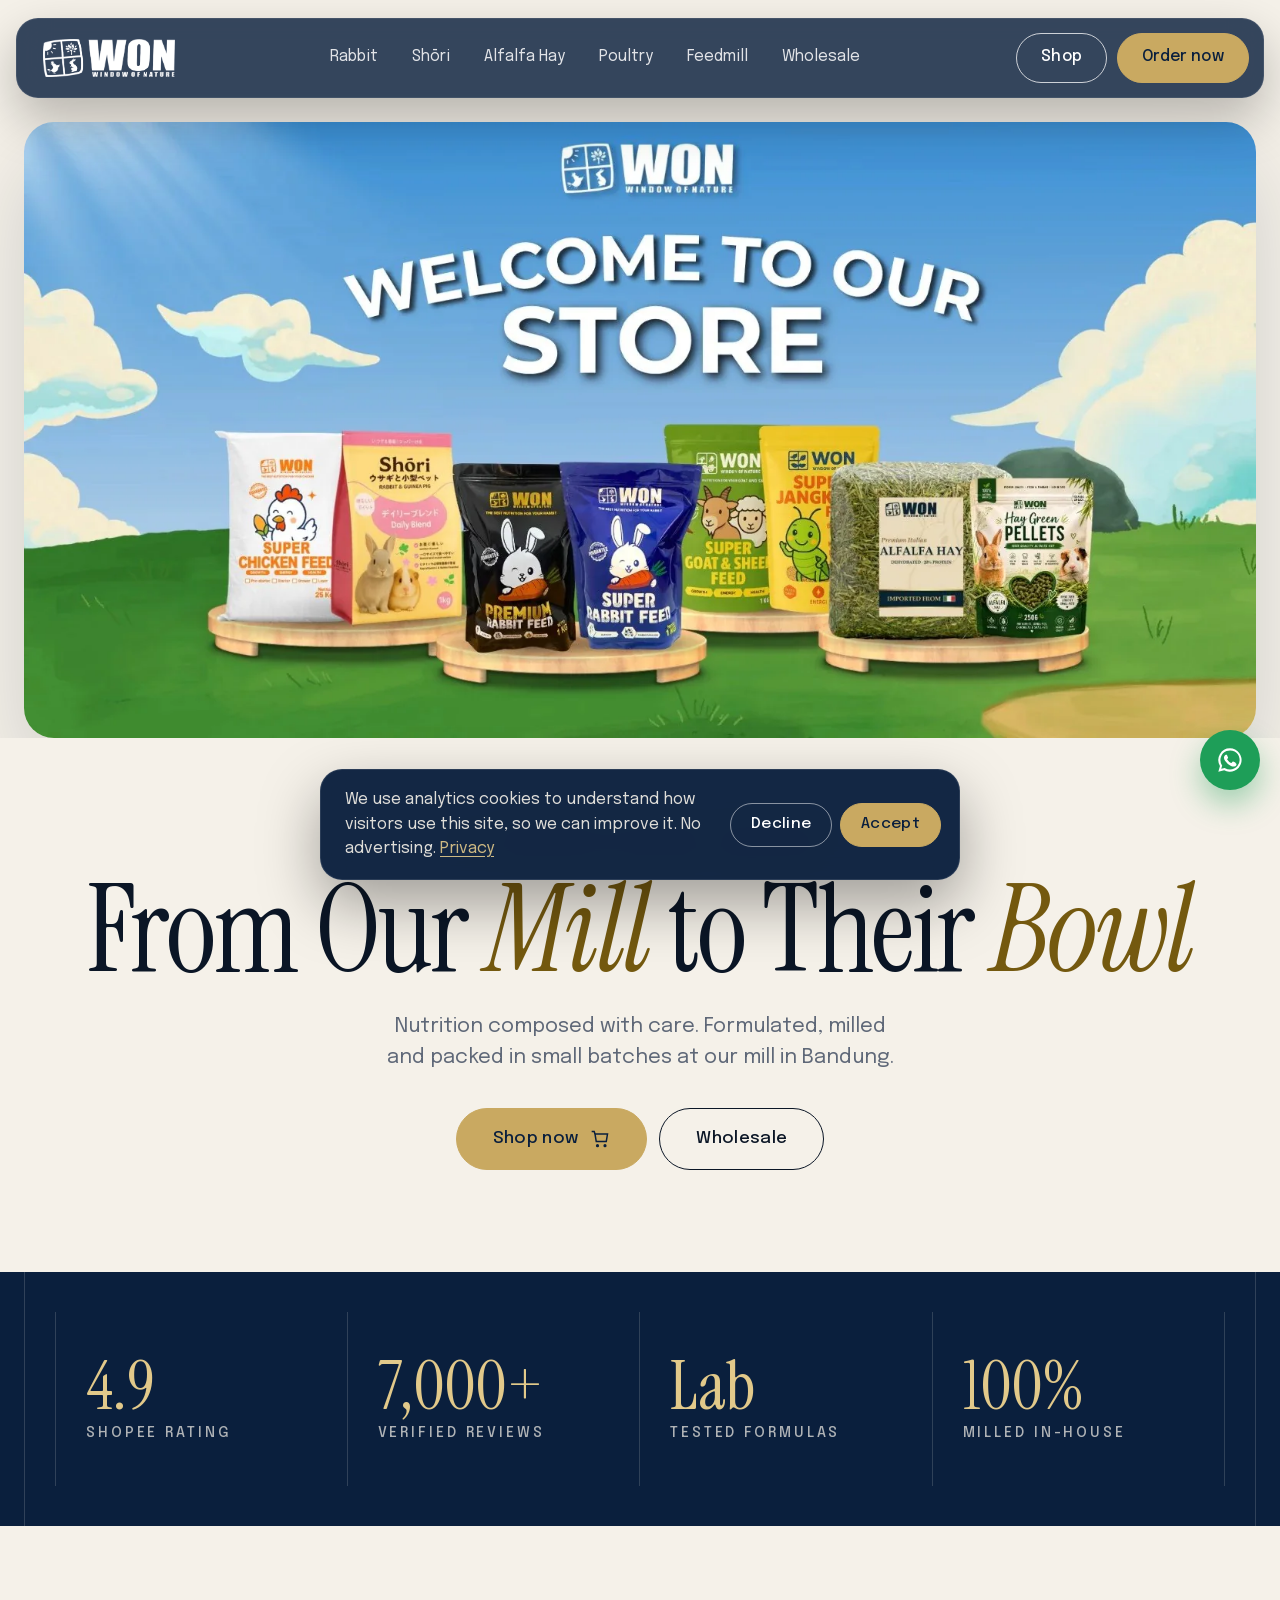
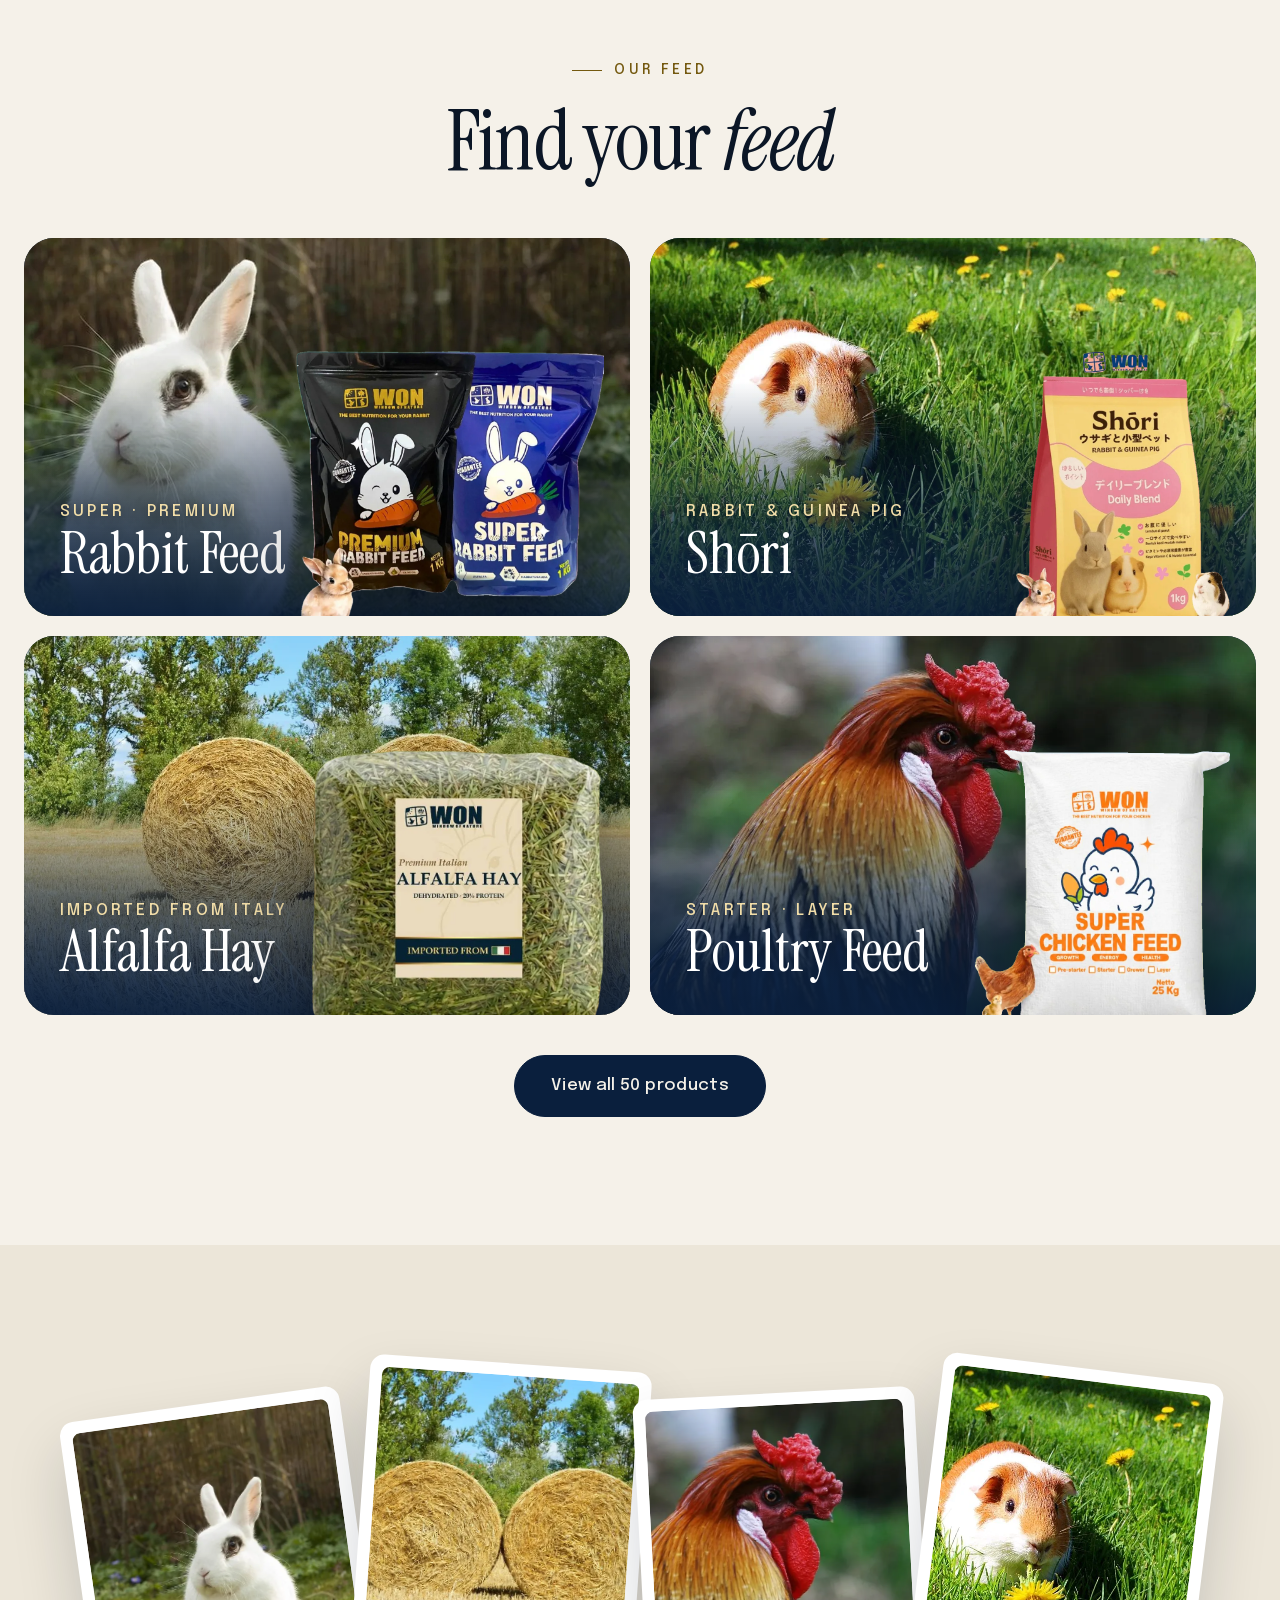
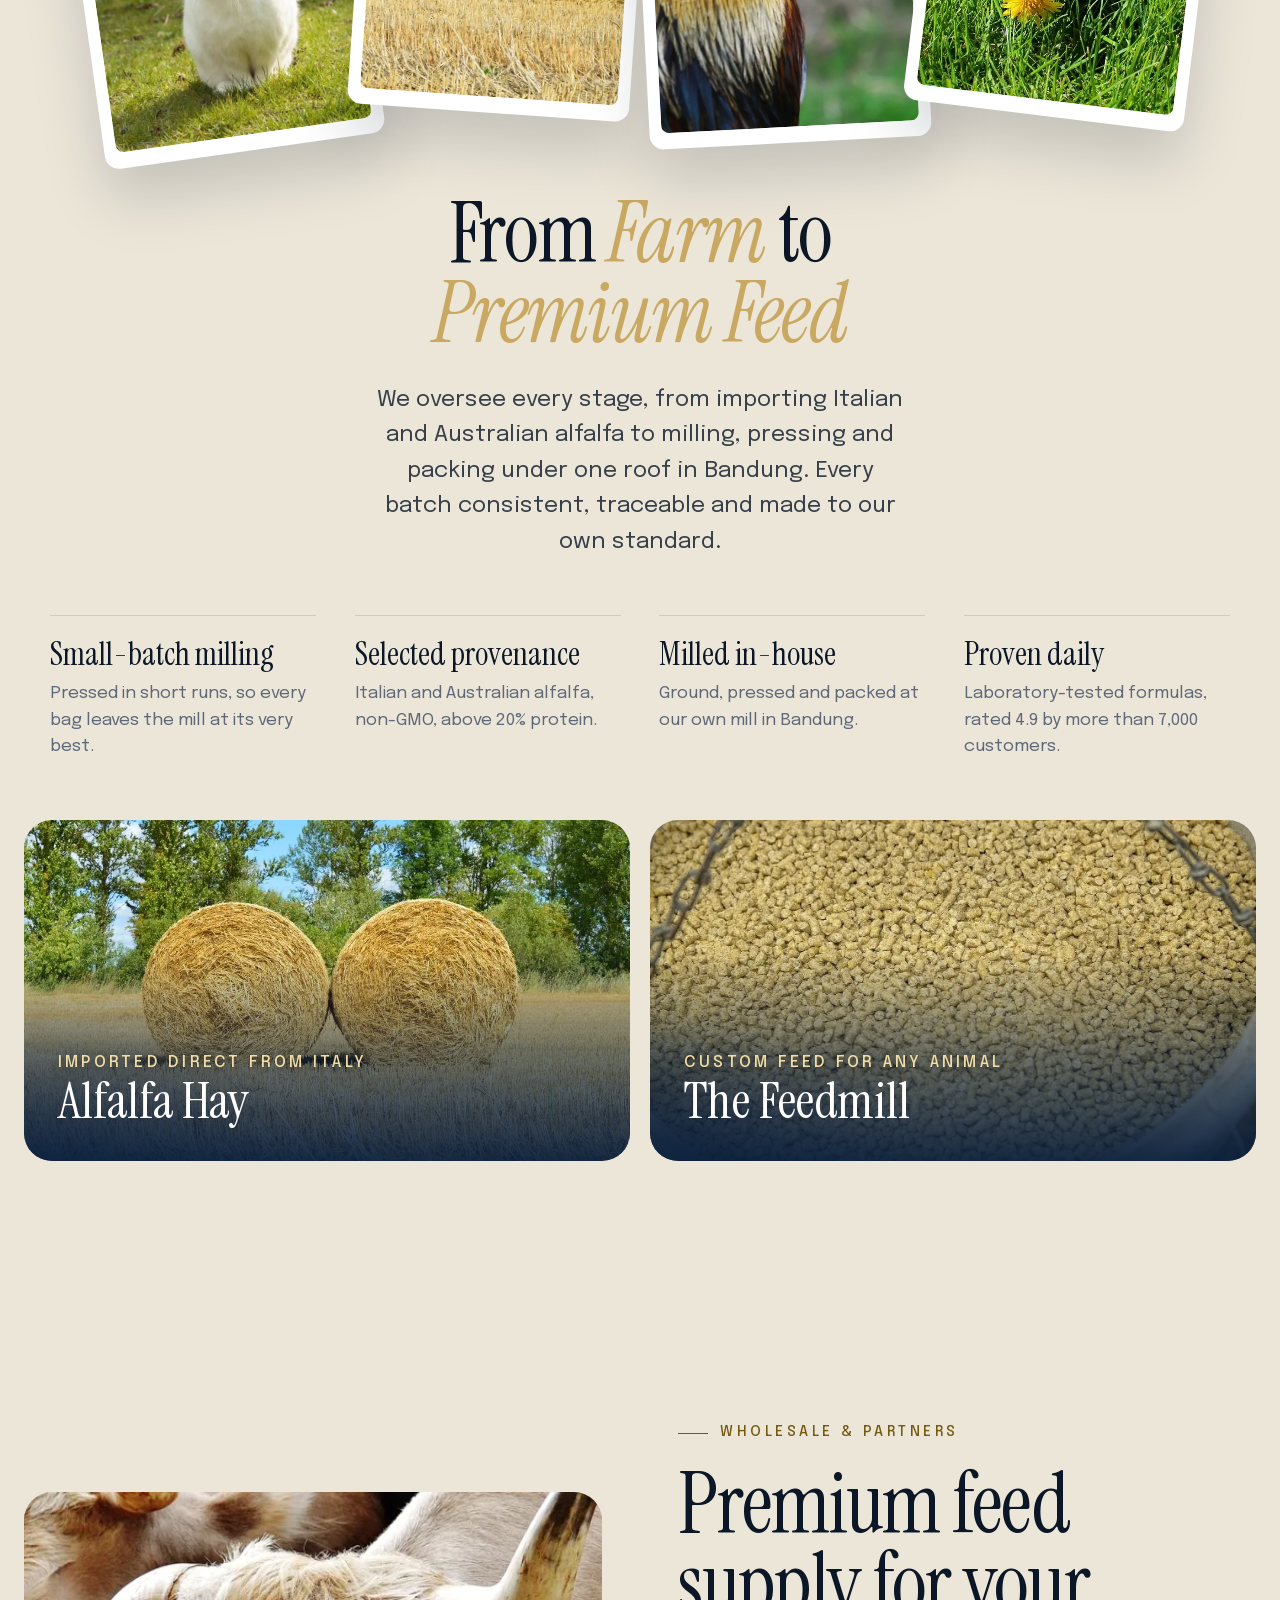
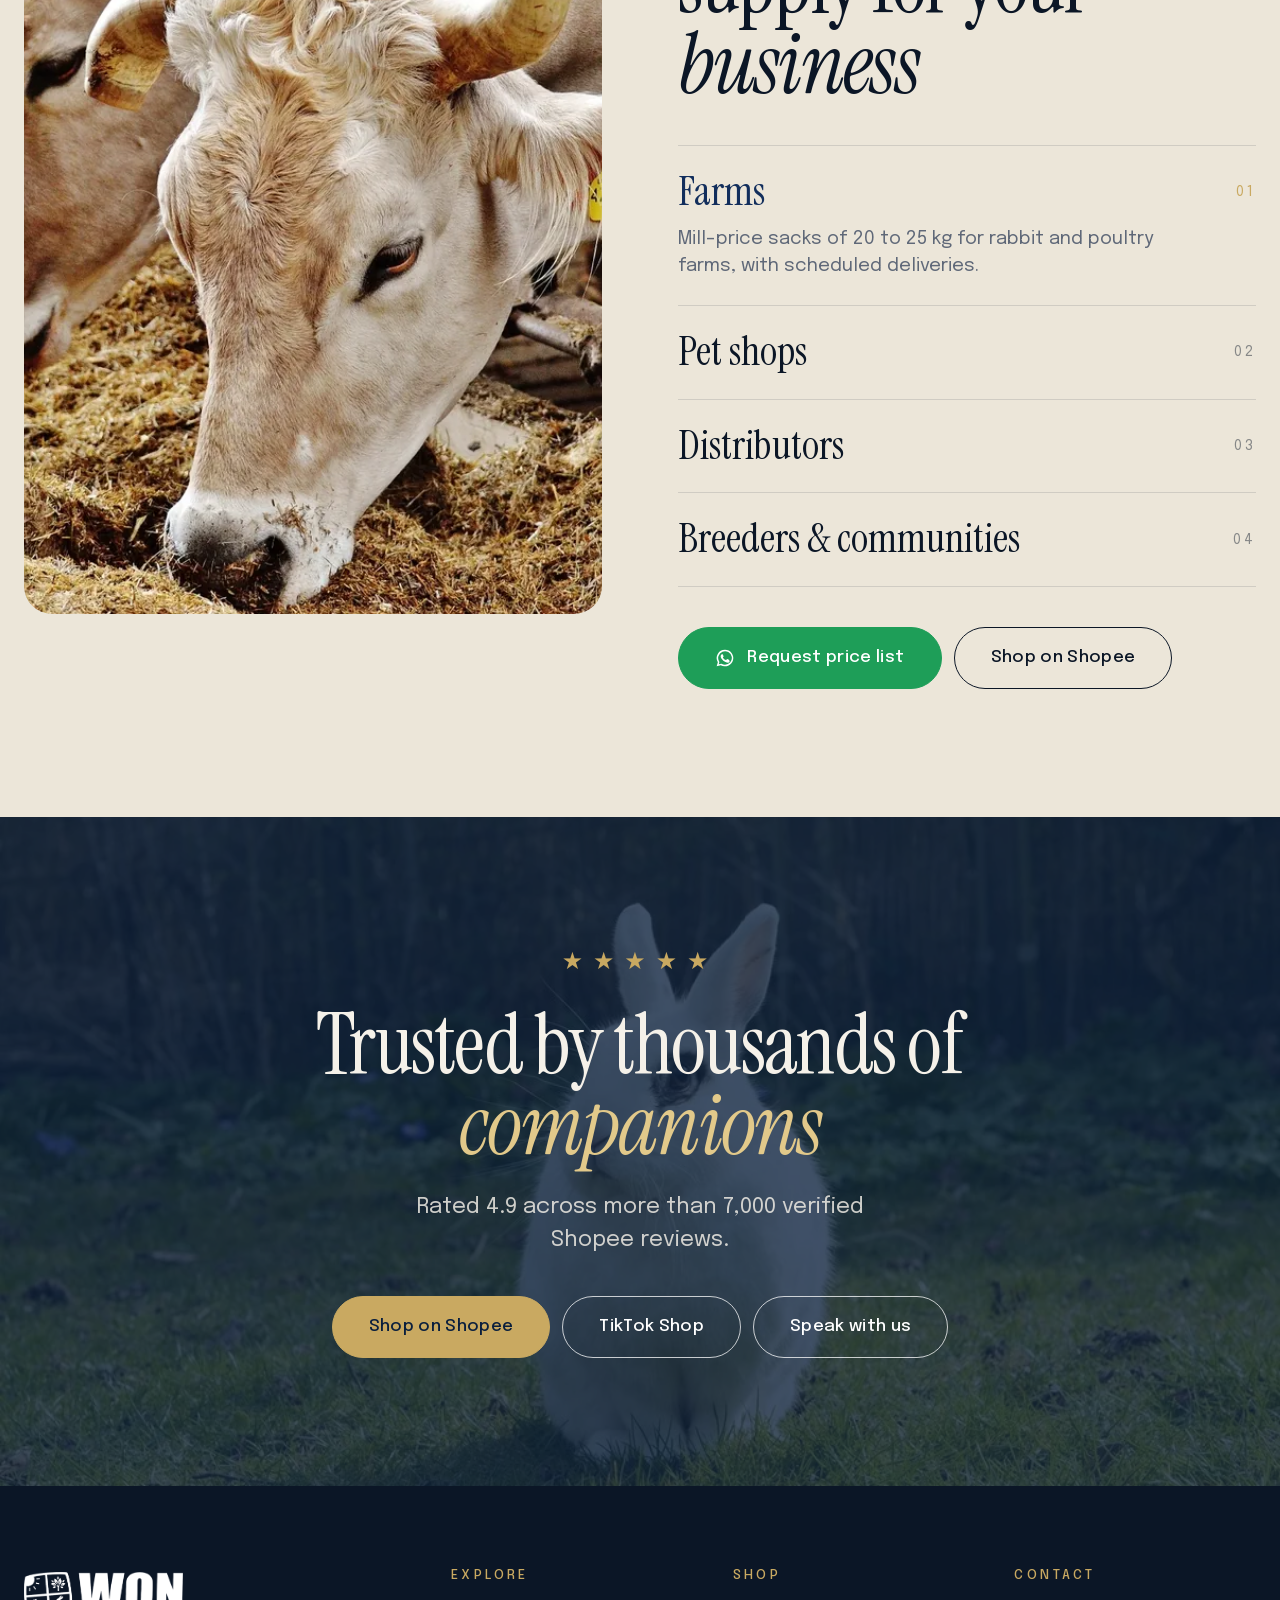
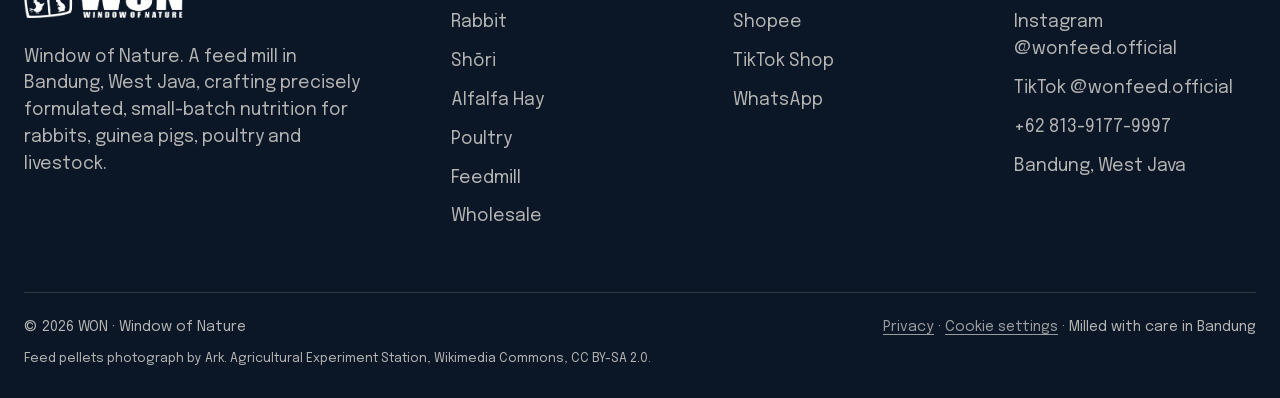
==== commit 9bed3926: "Speed: self-hosted fonts with metric-matched fallbacks, phone-size hero images, lighter feedmill her" ====
--- a/index.html
+++ b/index.html
@@ -2,6 +2,7 @@
 <html lang="en">
 <head>
 <meta charset="UTF-8">
+<script>if(location.protocol==="http:"&&/(^|\.)windowofnature\.co\.id$/.test(location.hostname))location.replace("https://"+location.host+location.pathname+location.search+location.hash)</script>
 <meta name="viewport" content="width=device-width, initial-scale=1">
 <title>WON — Window of Nature</title>
 <meta name="description" content="WON is a feed mill in Bandung crafting precisely formulated, small-batch nutrition for rabbits, guinea pigs and poultry. From our mill to their bowl.">
@@ -11,15 +12,12 @@
 <meta property="og:url" content="https://windowofnature.co.id/">
 <meta name="twitter:card" content="summary_large_image">
 <link rel="icon" type="image/png" sizes="32x32" href="img/favicon-32.png">
-<link rel="preconnect" href="https://fonts.googleapis.com">
-<link rel="preconnect" href="https://fonts.gstatic.com" crossorigin>
-<link rel="preload" as="style" href="https://fonts.googleapis.com/css2?family=Instrument+Serif:ital@0;1&family=Epilogue:wght@300;400;500;600&display=swap">
-<link rel="stylesheet" href="https://fonts.googleapis.com/css2?family=Instrument+Serif:ital@0;1&family=Epilogue:wght@300;400;500;600&display=swap" media="print" onload="this.media='all'">
-<noscript><link rel="stylesheet" href="https://fonts.googleapis.com/css2?family=Instrument+Serif:ital@0;1&family=Epilogue:wght@300;400;500;600&display=swap"></noscript>
+<link rel="preload" href="fonts/InstrumentSerif-normal-latin-jizBRFtN.woff2" as="font" type="font/woff2" crossorigin>
+<link rel="preload" href="fonts/Epilogue-normal-latin-O4ZRFGj5.woff2" as="font" type="font/woff2" crossorigin>
 <link rel="apple-touch-icon" href="img/apple-touch-icon.png">
 <meta name="theme-color" content="#0A1F3D">
-<link rel="preload" as="image" href="banners/b8.webp" fetchpriority="high">
-<link rel="stylesheet" href="site.css?v=204b30e1">
+<link rel="preload" as="image" href="banners/b8.webp" imagesrcset="banners/b8-m.webp 800w, banners/b8.webp 1599w" imagesizes="(max-width:700px) 100vw, 1320px" fetchpriority="high">
+<link rel="stylesheet" href="site.css?v=e148d4d8">
 </head>
 <body>
 
@@ -38,7 +36,7 @@
 
 <section class="hero-banner">
   <div class="wrap">
-    <img class="hb-img" src="banners/b8.webp" alt="The WON range: chicken feed, Shōri, Premium and Super rabbit feed, alfalfa hay and hay pellets" data-eager width="1599" height="800" fetchpriority="high" decoding="async">
+    <img class="hb-img" src="banners/b8.webp" srcset="banners/b8-m.webp 800w, banners/b8.webp 1599w" sizes="(max-width:700px) 100vw, 1320px" alt="The WON range: chicken feed, Shōri, Premium and Super rabbit feed, alfalfa hay and hay pellets" data-eager width="1599" height="800" fetchpriority="high" decoding="async">
   </div>
 </section>
 
@@ -92,7 +90,7 @@
     <div class="minis r d3"><div><b>Small-batch milling</b><span>Pressed in short runs, so every bag leaves the mill at its very best.</span></div><div><b>Selected provenance</b><span>Italian and Australian alfalfa, non-GMO, above 20% protein.</span></div><div><b>Milled in-house</b><span>Ground, pressed and packed at our own mill in Bandung.</span></div><div><b>Proven daily</b><span>Laboratory-tested formulas, rated 4.9 by more than 7,000 customers.</span></div></div>
     <div class="tiles r d3">
       <a class="tile" href="hay.html"><img src="photos/hay-bales.webp" alt="Alfalfa hay" width="1024" height="681" loading="lazy" decoding="async"><div class="cap"><span>Imported direct from Italy</span><b>Alfalfa Hay</b></div></a>
-      <a class="tile" href="feedmill.html"><img src="photos/pellets-feeder.webp" alt="Freshly milled feed pellets" width="1800" height="1200" loading="lazy" decoding="async"><div class="cap"><span>Custom feed for any animal</span><b>The Feedmill</b></div></a>
+      <a class="tile" href="feedmill.html"><img src="photos/pellets-feeder.webp" alt="Freshly milled feed pellets" width="1440" height="960" loading="lazy" decoding="async"><div class="cap"><span>Custom feed for any animal</span><b>The Feedmill</b></div></a>
     </div>
   </div>
 </section>
--- a/site.css
+++ b/site.css
@@ -1,9 +1,25 @@
+/* ===== self-hosted fonts (served from windowofnature.co.id via Cloudflare) ===== */
+@font-face{font-family:'Epilogue';font-style:normal;font-weight:300;font-display:swap;src:url(fonts/Epilogue-normal-latin-ext-O4ZRFGj5.woff2) format('woff2');unicode-range:U+0100-02BA, U+02BD-02C5, U+02C7-02CC, U+02CE-02D7, U+02DD-02FF, U+0304, U+0308, U+0329, U+1D00-1DBF, U+1E00-1E9F, U+1EF2-1EFF, U+2020, U+20A0-20AB, U+20AD-20C0, U+2113, U+2C60-2C7F, U+A720-A7FF}
+@font-face{font-family:'Epilogue';font-style:normal;font-weight:300;font-display:swap;src:url(fonts/Epilogue-normal-latin-O4ZRFGj5.woff2) format('woff2');unicode-range:U+0000-00FF, U+0131, U+0152-0153, U+02BB-02BC, U+02C6, U+02DA, U+02DC, U+0304, U+0308, U+0329, U+2000-206F, U+20AC, U+2122, U+2191, U+2193, U+2212, U+2215, U+FEFF, U+FFFD}
+@font-face{font-family:'Epilogue';font-style:normal;font-weight:400;font-display:swap;src:url(fonts/Epilogue-normal-latin-ext-O4ZRFGj5.woff2) format('woff2');unicode-range:U+0100-02BA, U+02BD-02C5, U+02C7-02CC, U+02CE-02D7, U+02DD-02FF, U+0304, U+0308, U+0329, U+1D00-1DBF, U+1E00-1E9F, U+1EF2-1EFF, U+2020, U+20A0-20AB, U+20AD-20C0, U+2113, U+2C60-2C7F, U+A720-A7FF}
+@font-face{font-family:'Epilogue';font-style:normal;font-weight:400;font-display:swap;src:url(fonts/Epilogue-normal-latin-O4ZRFGj5.woff2) format('woff2');unicode-range:U+0000-00FF, U+0131, U+0152-0153, U+02BB-02BC, U+02C6, U+02DA, U+02DC, U+0304, U+0308, U+0329, U+2000-206F, U+20AC, U+2122, U+2191, U+2193, U+2212, U+2215, U+FEFF, U+FFFD}
+@font-face{font-family:'Epilogue';font-style:normal;font-weight:500;font-display:swap;src:url(fonts/Epilogue-normal-latin-ext-O4ZRFGj5.woff2) format('woff2');unicode-range:U+0100-02BA, U+02BD-02C5, U+02C7-02CC, U+02CE-02D7, U+02DD-02FF, U+0304, U+0308, U+0329, U+1D00-1DBF, U+1E00-1E9F, U+1EF2-1EFF, U+2020, U+20A0-20AB, U+20AD-20C0, U+2113, U+2C60-2C7F, U+A720-A7FF}
+@font-face{font-family:'Epilogue';font-style:normal;font-weight:500;font-display:swap;src:url(fonts/Epilogue-normal-latin-O4ZRFGj5.woff2) format('woff2');unicode-range:U+0000-00FF, U+0131, U+0152-0153, U+02BB-02BC, U+02C6, U+02DA, U+02DC, U+0304, U+0308, U+0329, U+2000-206F, U+20AC, U+2122, U+2191, U+2193, U+2212, U+2215, U+FEFF, U+FFFD}
+@font-face{font-family:'Epilogue';font-style:normal;font-weight:600;font-display:swap;src:url(fonts/Epilogue-normal-latin-ext-O4ZRFGj5.woff2) format('woff2');unicode-range:U+0100-02BA, U+02BD-02C5, U+02C7-02CC, U+02CE-02D7, U+02DD-02FF, U+0304, U+0308, U+0329, U+1D00-1DBF, U+1E00-1E9F, U+1EF2-1EFF, U+2020, U+20A0-20AB, U+20AD-20C0, U+2113, U+2C60-2C7F, U+A720-A7FF}
+@font-face{font-family:'Epilogue';font-style:normal;font-weight:600;font-display:swap;src:url(fonts/Epilogue-normal-latin-O4ZRFGj5.woff2) format('woff2');unicode-range:U+0000-00FF, U+0131, U+0152-0153, U+02BB-02BC, U+02C6, U+02DA, U+02DC, U+0304, U+0308, U+0329, U+2000-206F, U+20AC, U+2122, U+2191, U+2193, U+2212, U+2215, U+FEFF, U+FFFD}
+@font-face{font-family:'Instrument Serif';font-style:italic;font-weight:400;font-display:swap;src:url(fonts/InstrumentSerif-italic-latin-ext-jizHRFtN.woff2) format('woff2');unicode-range:U+0100-02BA, U+02BD-02C5, U+02C7-02CC, U+02CE-02D7, U+02DD-02FF, U+0304, U+0308, U+0329, U+1D00-1DBF, U+1E00-1E9F, U+1EF2-1EFF, U+2020, U+20A0-20AB, U+20AD-20C0, U+2113, U+2C60-2C7F, U+A720-A7FF}
+@font-face{font-family:'Instrument Serif';font-style:italic;font-weight:400;font-display:swap;src:url(fonts/InstrumentSerif-italic-latin-jizHRFtN.woff2) format('woff2');unicode-range:U+0000-00FF, U+0131, U+0152-0153, U+02BB-02BC, U+02C6, U+02DA, U+02DC, U+0304, U+0308, U+0329, U+2000-206F, U+20AC, U+2122, U+2191, U+2193, U+2212, U+2215, U+FEFF, U+FFFD}
+@font-face{font-family:'Instrument Serif';font-style:normal;font-weight:400;font-display:swap;src:url(fonts/InstrumentSerif-normal-latin-ext-jizBRFtN.woff2) format('woff2');unicode-range:U+0100-02BA, U+02BD-02C5, U+02C7-02CC, U+02CE-02D7, U+02DD-02FF, U+0304, U+0308, U+0329, U+1D00-1DBF, U+1E00-1E9F, U+1EF2-1EFF, U+2020, U+20A0-20AB, U+20AD-20C0, U+2113, U+2C60-2C7F, U+A720-A7FF}
+@font-face{font-family:'Instrument Serif';font-style:normal;font-weight:400;font-display:swap;src:url(fonts/InstrumentSerif-normal-latin-jizBRFtN.woff2) format('woff2');unicode-range:U+0000-00FF, U+0131, U+0152-0153, U+02BB-02BC, U+02C6, U+02DA, U+02DC, U+0304, U+0308, U+0329, U+2000-206F, U+20AC, U+2122, U+2191, U+2193, U+2212, U+2215, U+FEFF, U+FFFD}
+@font-face{font-family:'Instrument Serif Fallback';src:local('Georgia'),local('Times New Roman'),local('Noto Serif'),local('DejaVu Serif');size-adjust:76.5%;ascent-override:129.4%;descent-override:40.5%;line-gap-override:0.0%}
+@font-face{font-family:'Epilogue Fallback';src:local('Arial'),local('Helvetica'),local('Roboto'),local('Noto Sans');size-adjust:108.9%;ascent-override:72.5%;descent-override:21.6%;line-gap-override:0.0%}
+
 :root{
   --navy:#0A1F3D;--navy-2:#122E5C;--ink:#0B1626;
   --ivory:#F5F1E9;--ivory-2:#ECE6D9;--stone:#D9D0BF;
   --gold:#C9A961;--gold-2:#E2C98A;--gold-dark:#8E6F1F;
   --muted:#5F6878;--line:rgba(11,22,38,.12);--line-w:rgba(245,241,233,.16);
-  --serif:'Instrument Serif',Georgia,serif;--sans:'Epilogue',system-ui,sans-serif;
+  --serif:'Instrument Serif','Instrument Serif Fallback',Georgia,serif;--sans:'Epilogue','Epilogue Fallback',system-ui,-apple-system,'Segoe UI',Roboto,sans-serif;
   --ease:cubic-bezier(.16,1,.3,1);
 }
 *{box-sizing:border-box;margin:0;padding:0}
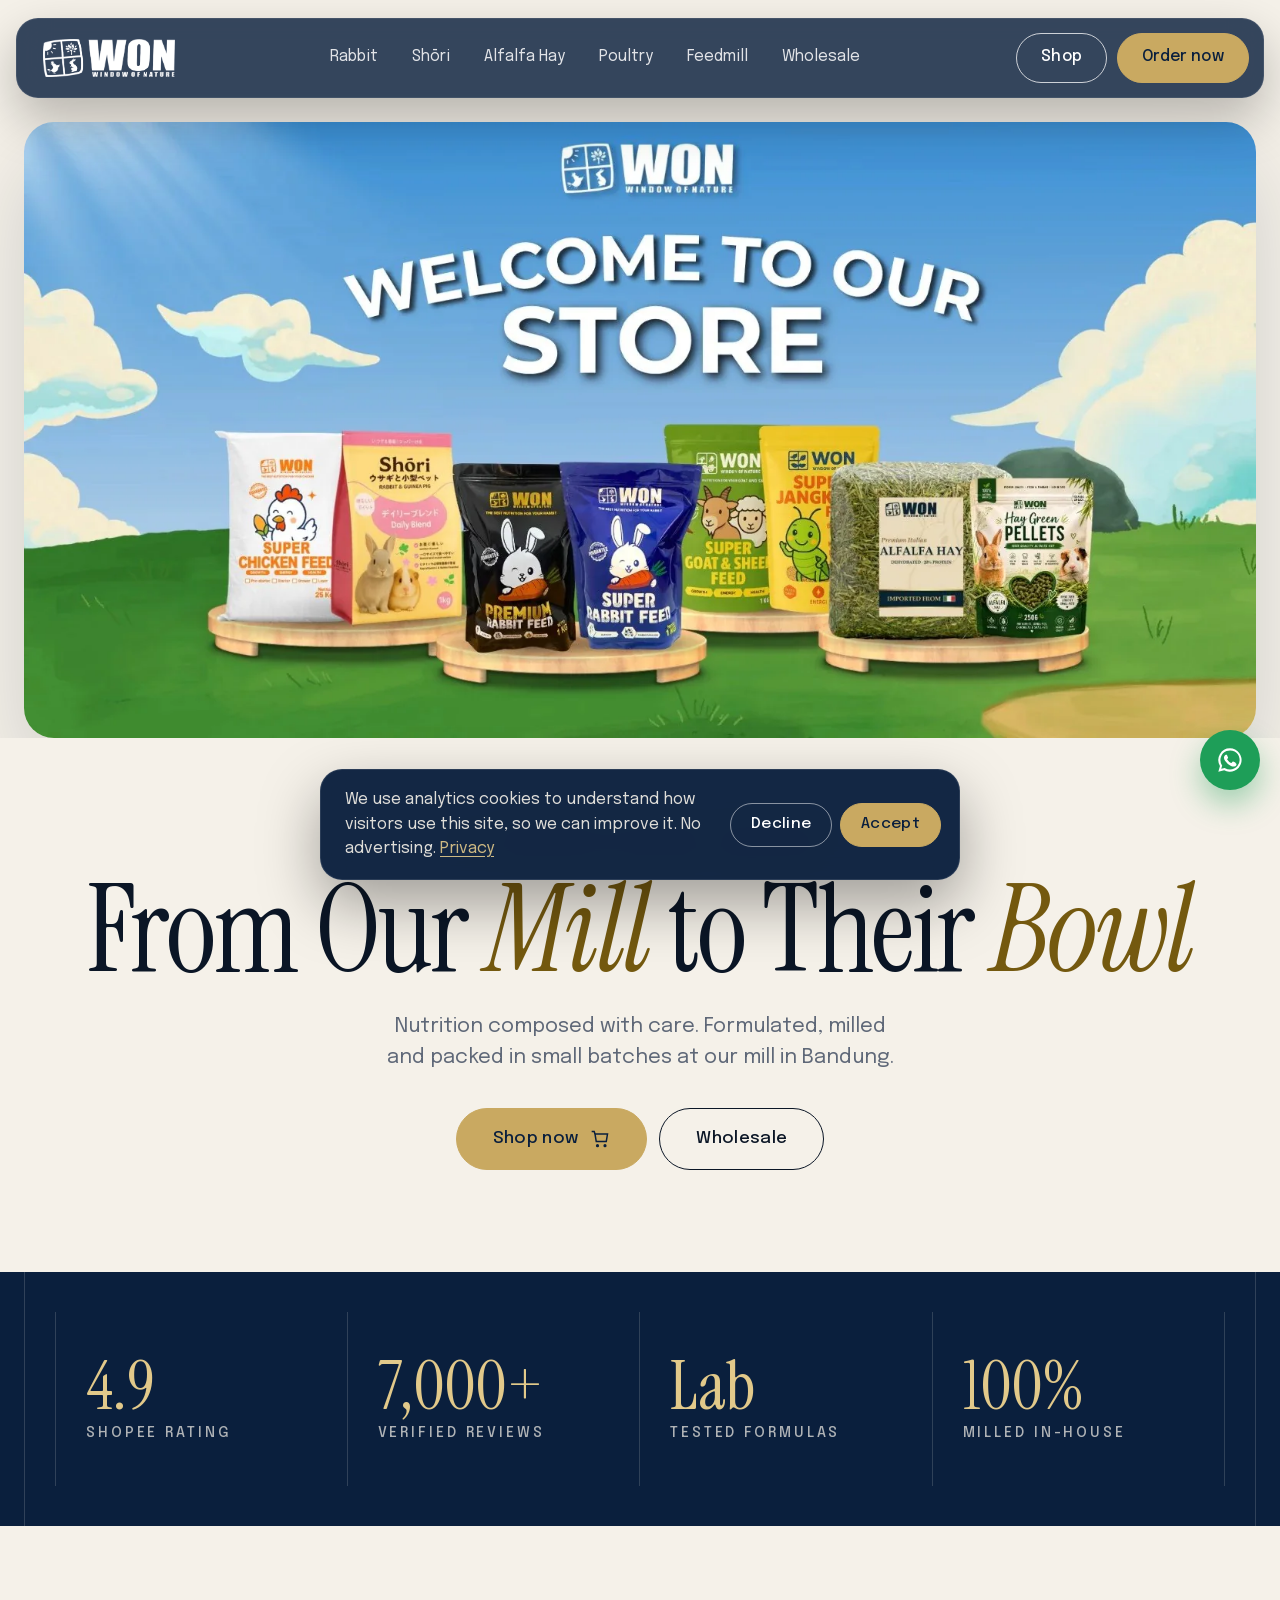
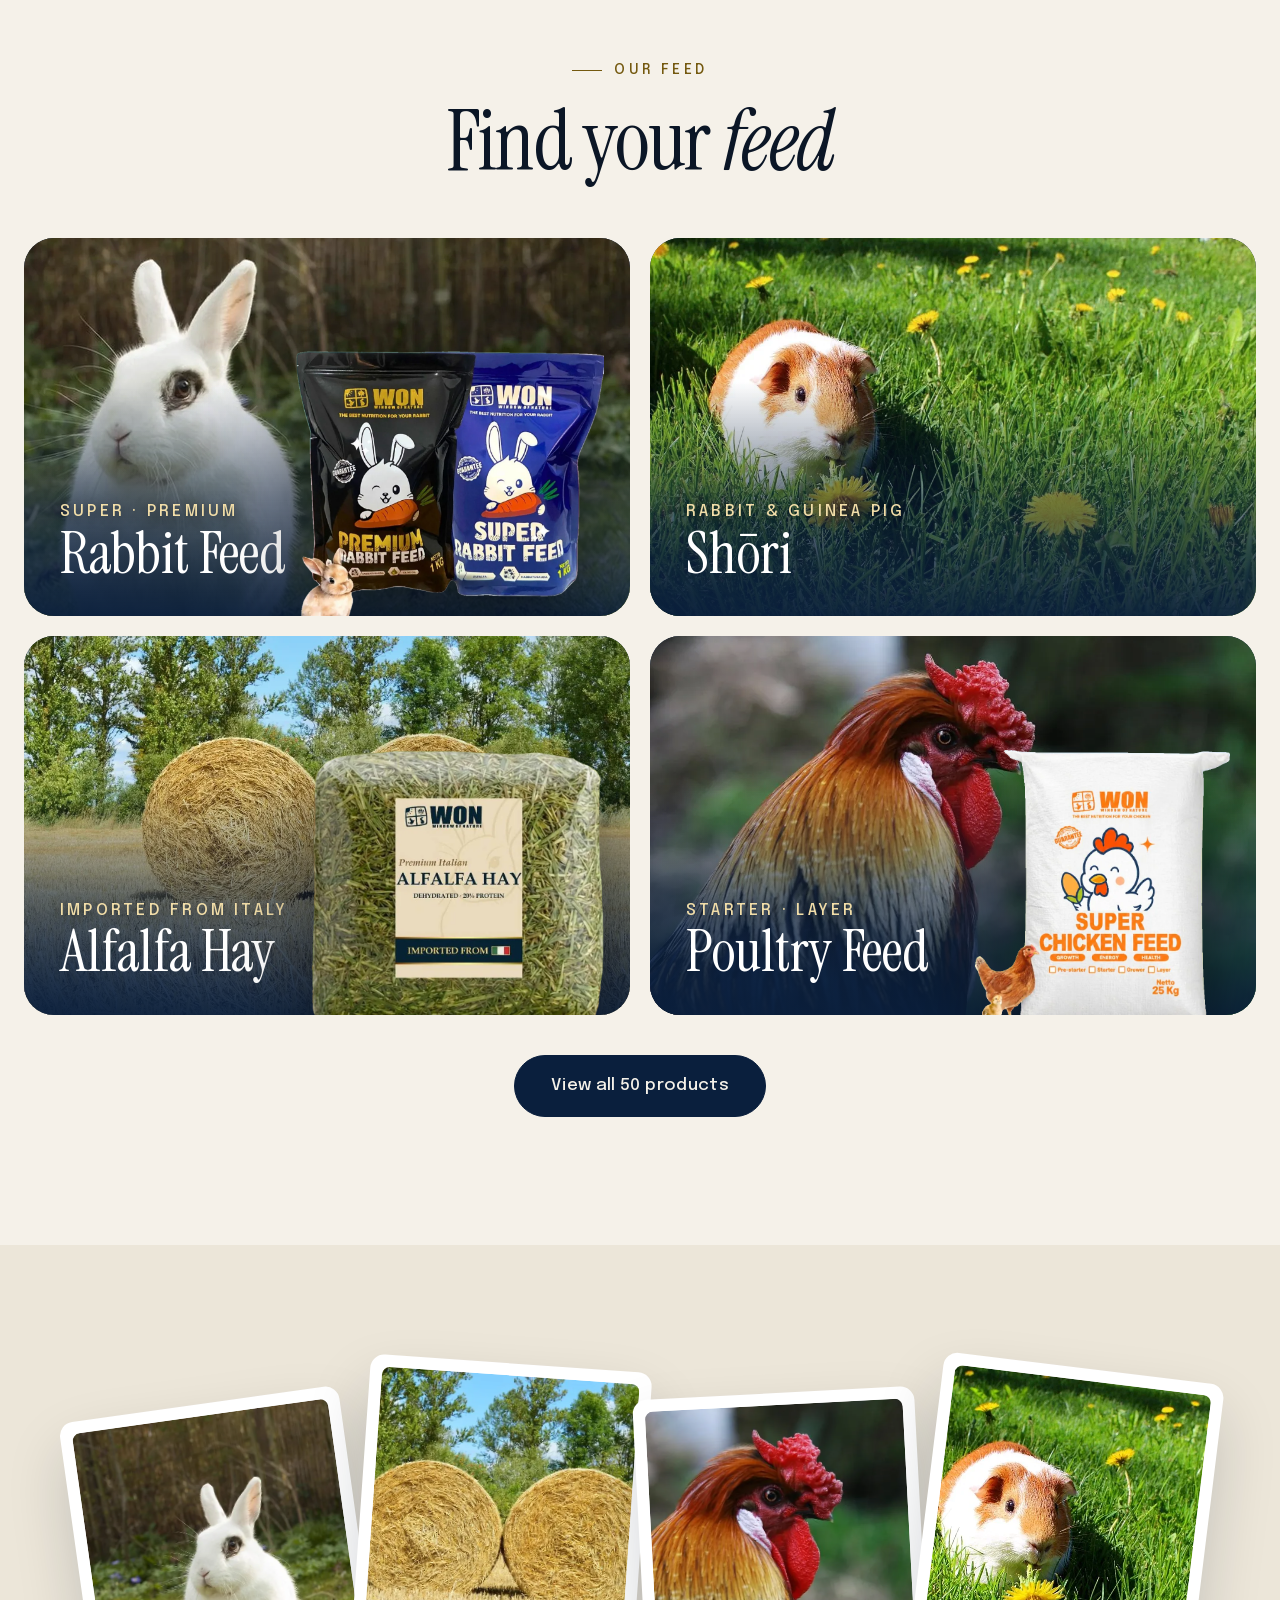
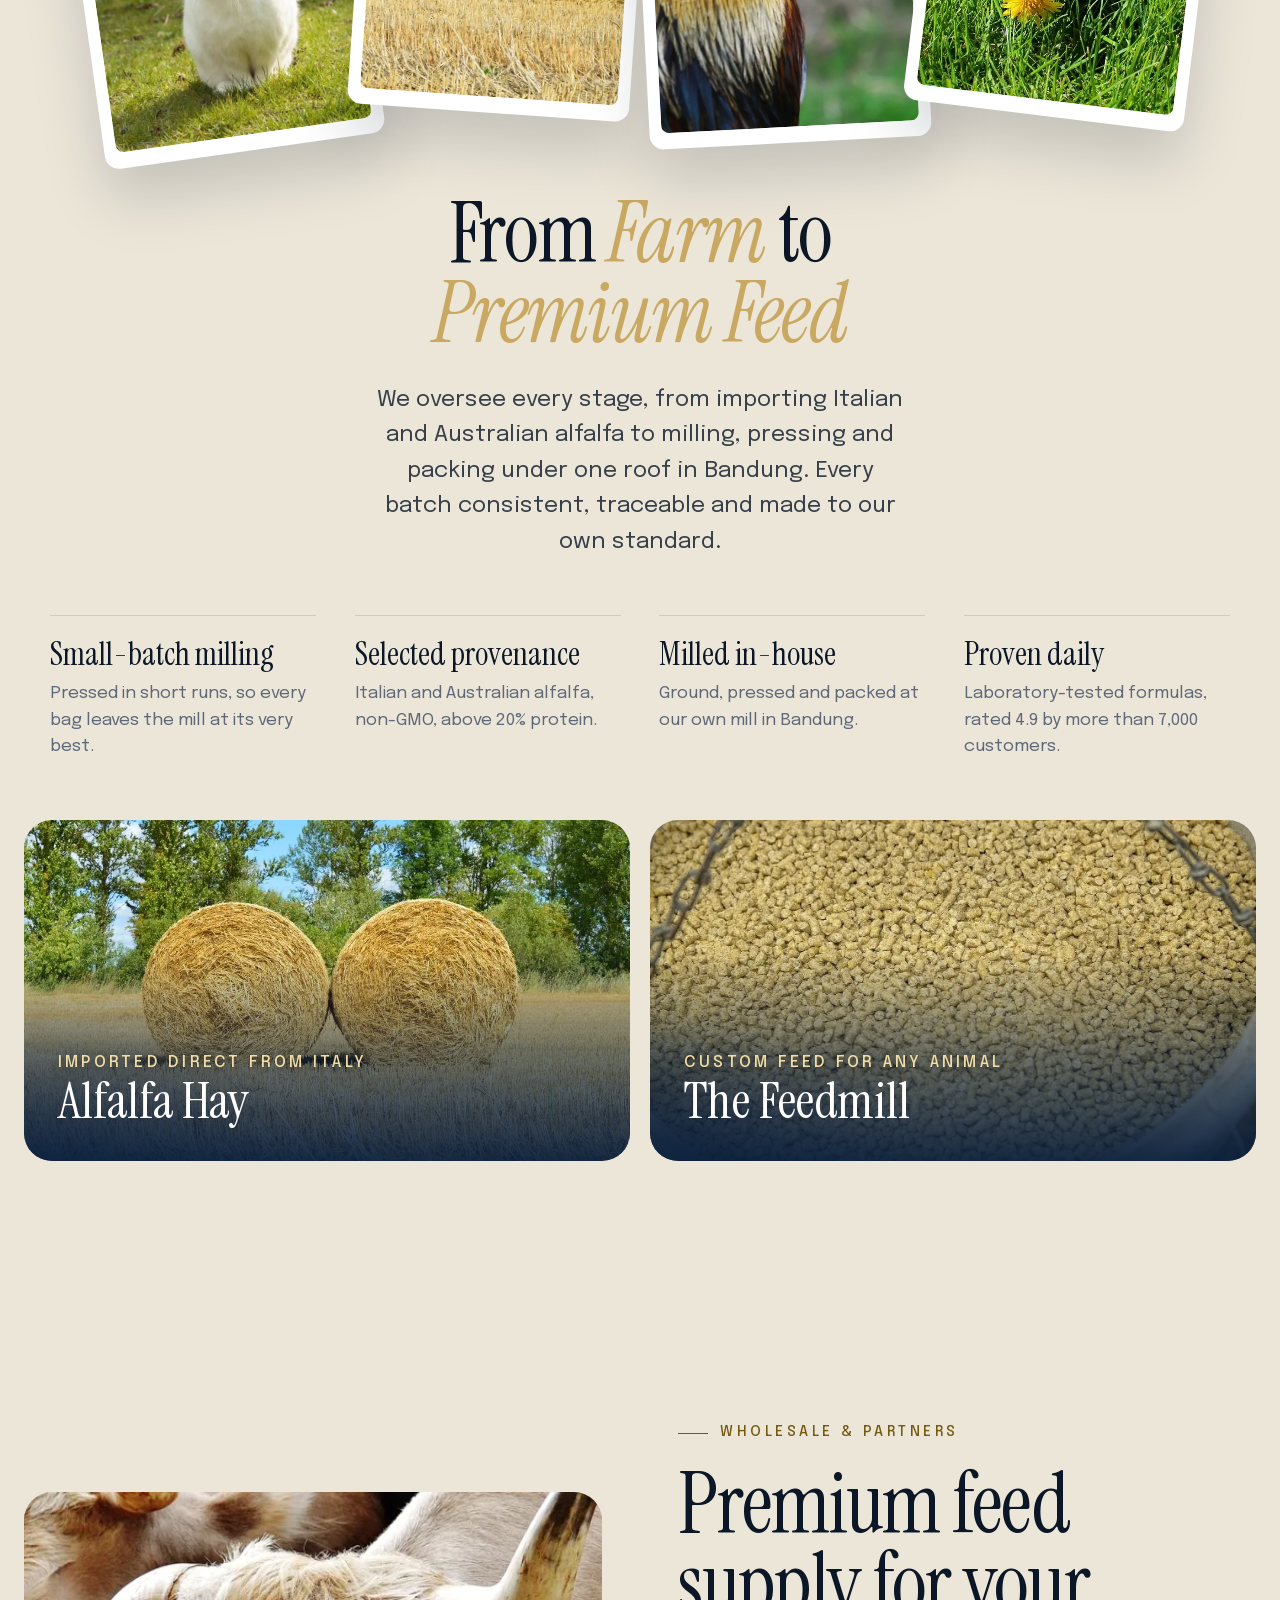
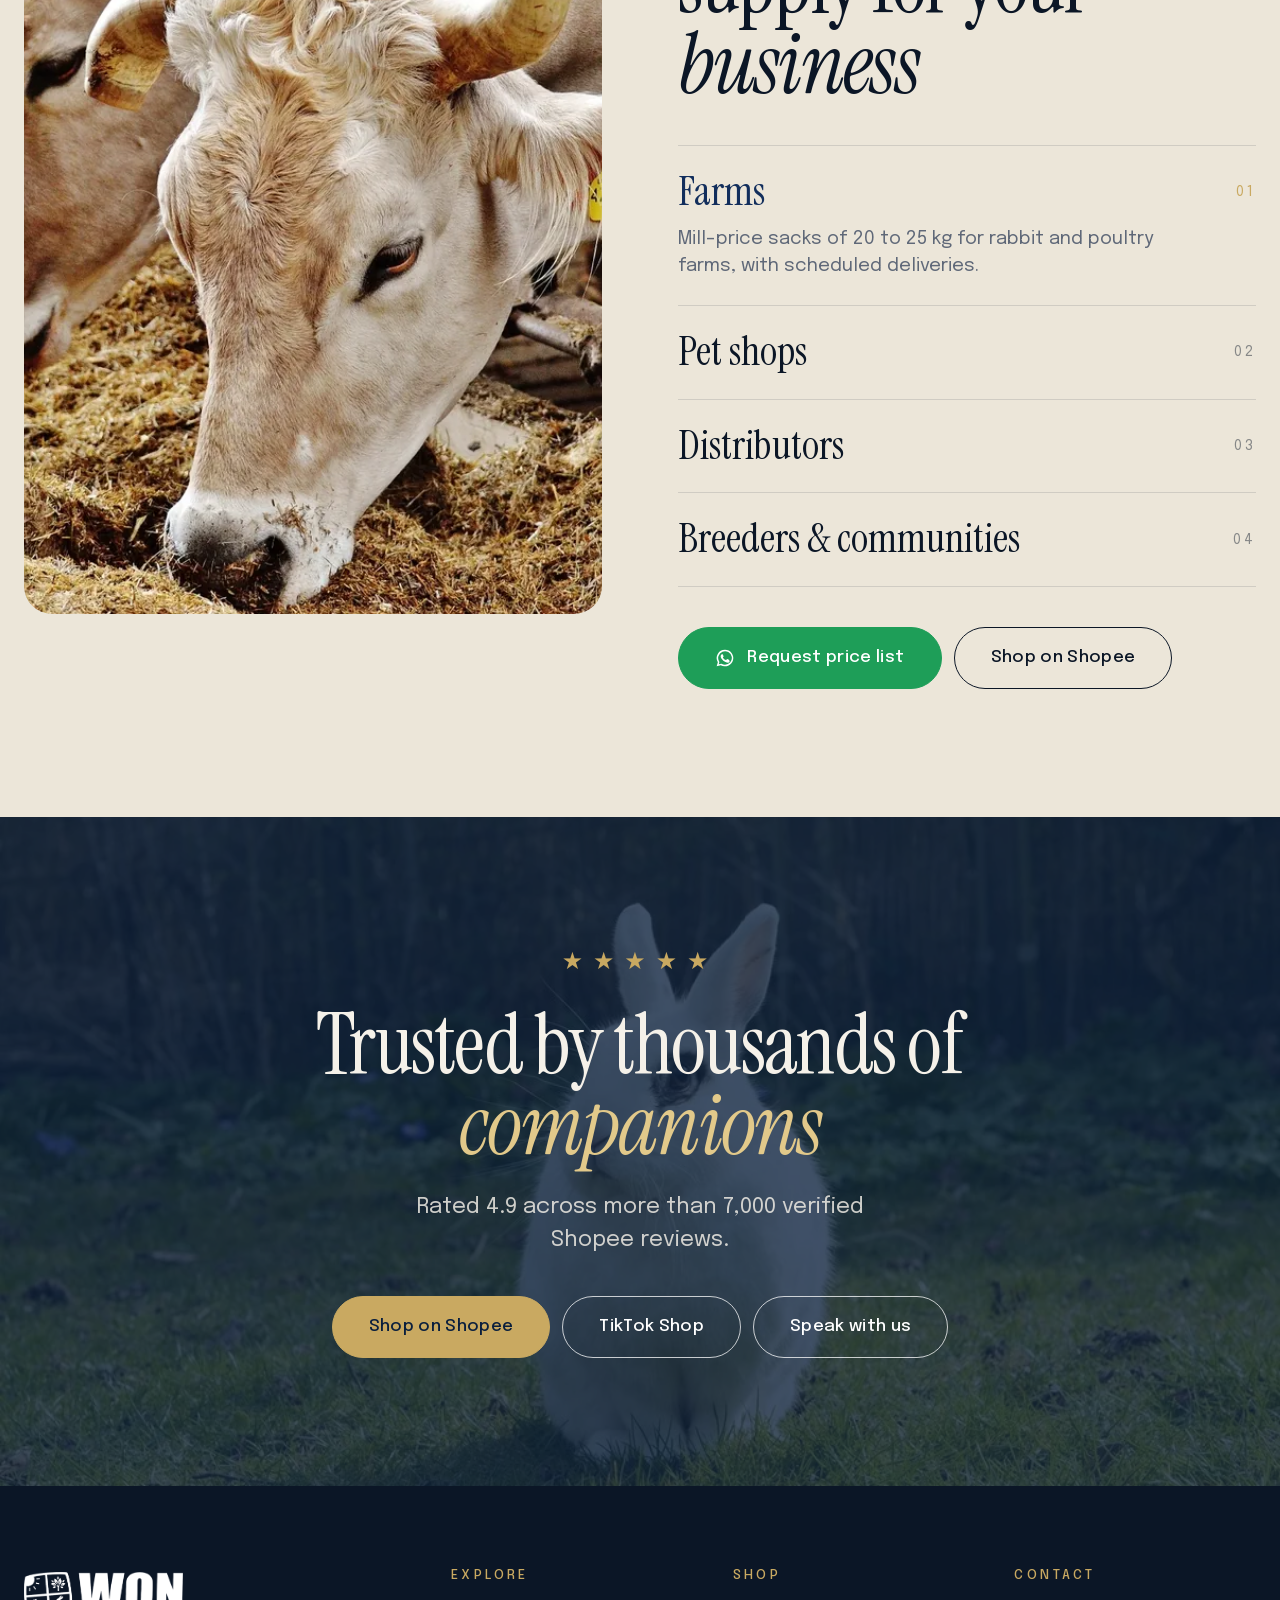
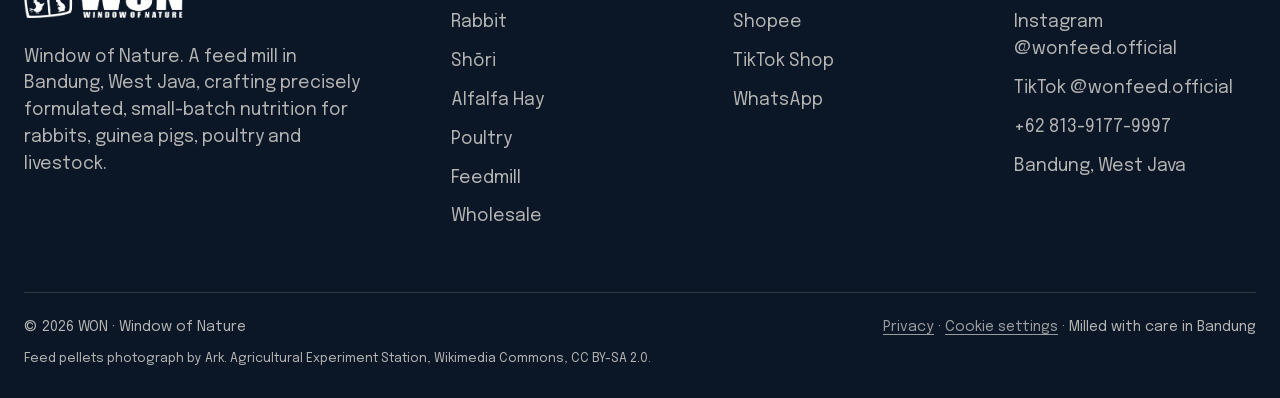
==== commit 0e51e643: "Remove floating WON logo above the Shōri bag Co-Authored-By: Claude Opus 5.5 <noreply@anthropic.com>" ====
--- a/index.html
+++ b/index.html
@@ -67,7 +67,7 @@
     </div>
     <div class="lines">
       <a class="line-tile r" href="rabbit.html"><img src="photos/tile-rabbit.webp" alt="Rabbit feed" width="1200" height="750" loading="lazy" decoding="async"><div class="cap"><span>Super · Premium</span><b>Rabbit Feed</b></div><img class="pk" src="cut/bundle-premium-super.webp" alt="" width="975" height="886" loading="lazy" decoding="async"></a>
-      <a class="line-tile r d1" href="shori.html"><img src="photos/guinea-grass.webp" alt="Shōri" style="object-position:20% center" width="1024" height="642" loading="lazy" decoding="async"><div class="cap"><span>Rabbit & guinea pig</span><b>Shōri</b></div><img class="pk" src="cut/shori-vitc.webp" alt="" width="720" height="919" loading="lazy" decoding="async"></a>
+      <a class="line-tile r d1" href="shori.html"><img src="photos/guinea-grass.webp" alt="Shōri" style="object-position:20% center" width="1024" height="642" loading="lazy" decoding="async"><div class="cap"><span>Rabbit & guinea pig</span><b>Shōri</b></div><img class="pk" src="cut/shori-vitc.webp" alt="" width="720" height="838" loading="lazy" decoding="async"></a>
       <a class="line-tile r d2" href="hay.html"><img src="photos/hay-bales.webp" alt="Alfalfa hay" width="1024" height="681" loading="lazy" decoding="async"><div class="cap"><span>Imported from Italy</span><b>Alfalfa Hay</b></div><img class="pk" src="cut/hay-italia-500g.webp" alt="" width="779" height="746" loading="lazy" decoding="async"></a>
       <a class="line-tile r d3" href="poultry.html"><img src="photos/rooster.webp" alt="Poultry feed" width="1024" height="683" loading="lazy" decoding="async"><div class="cap"><span>Starter · Layer</span><b>Poultry Feed</b></div><img class="pk" src="cut/ayam-starter-25kg.webp" alt="" width="715" height="787" loading="lazy" decoding="async"></a>
     </div>
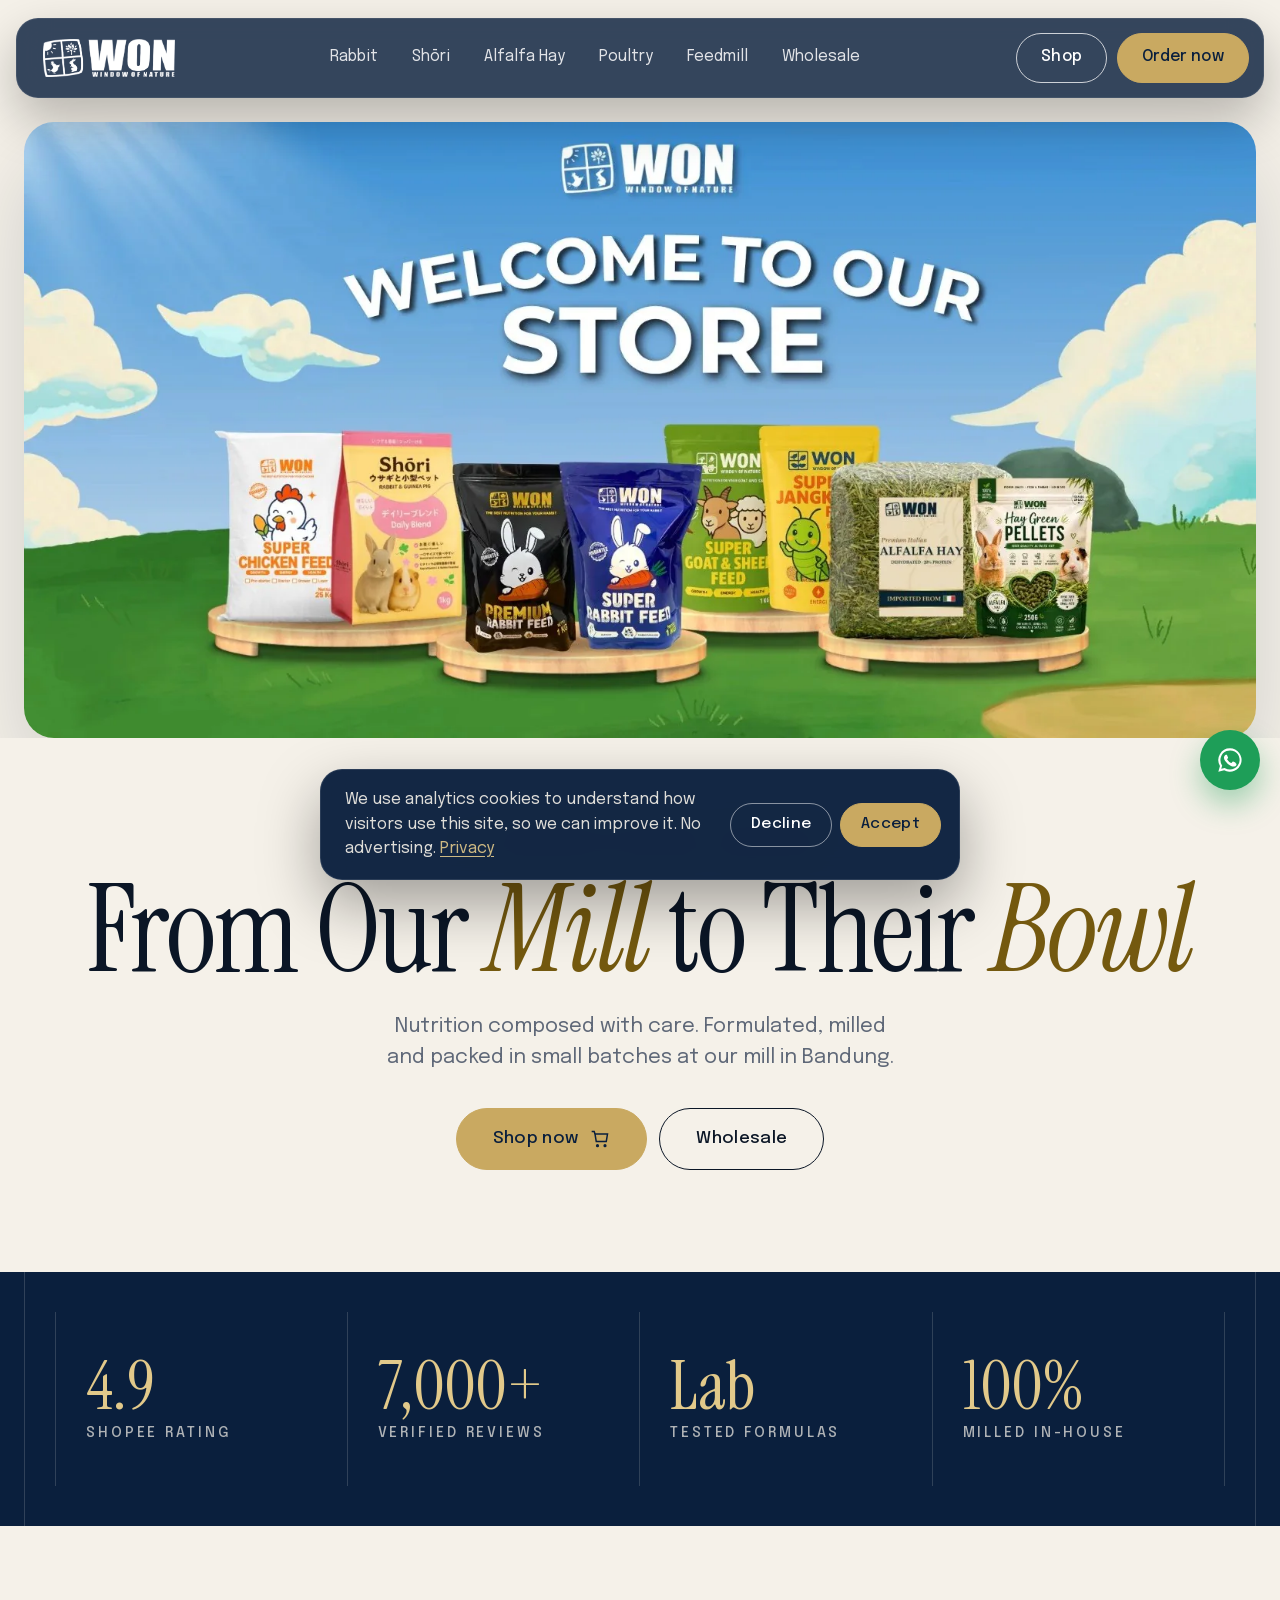
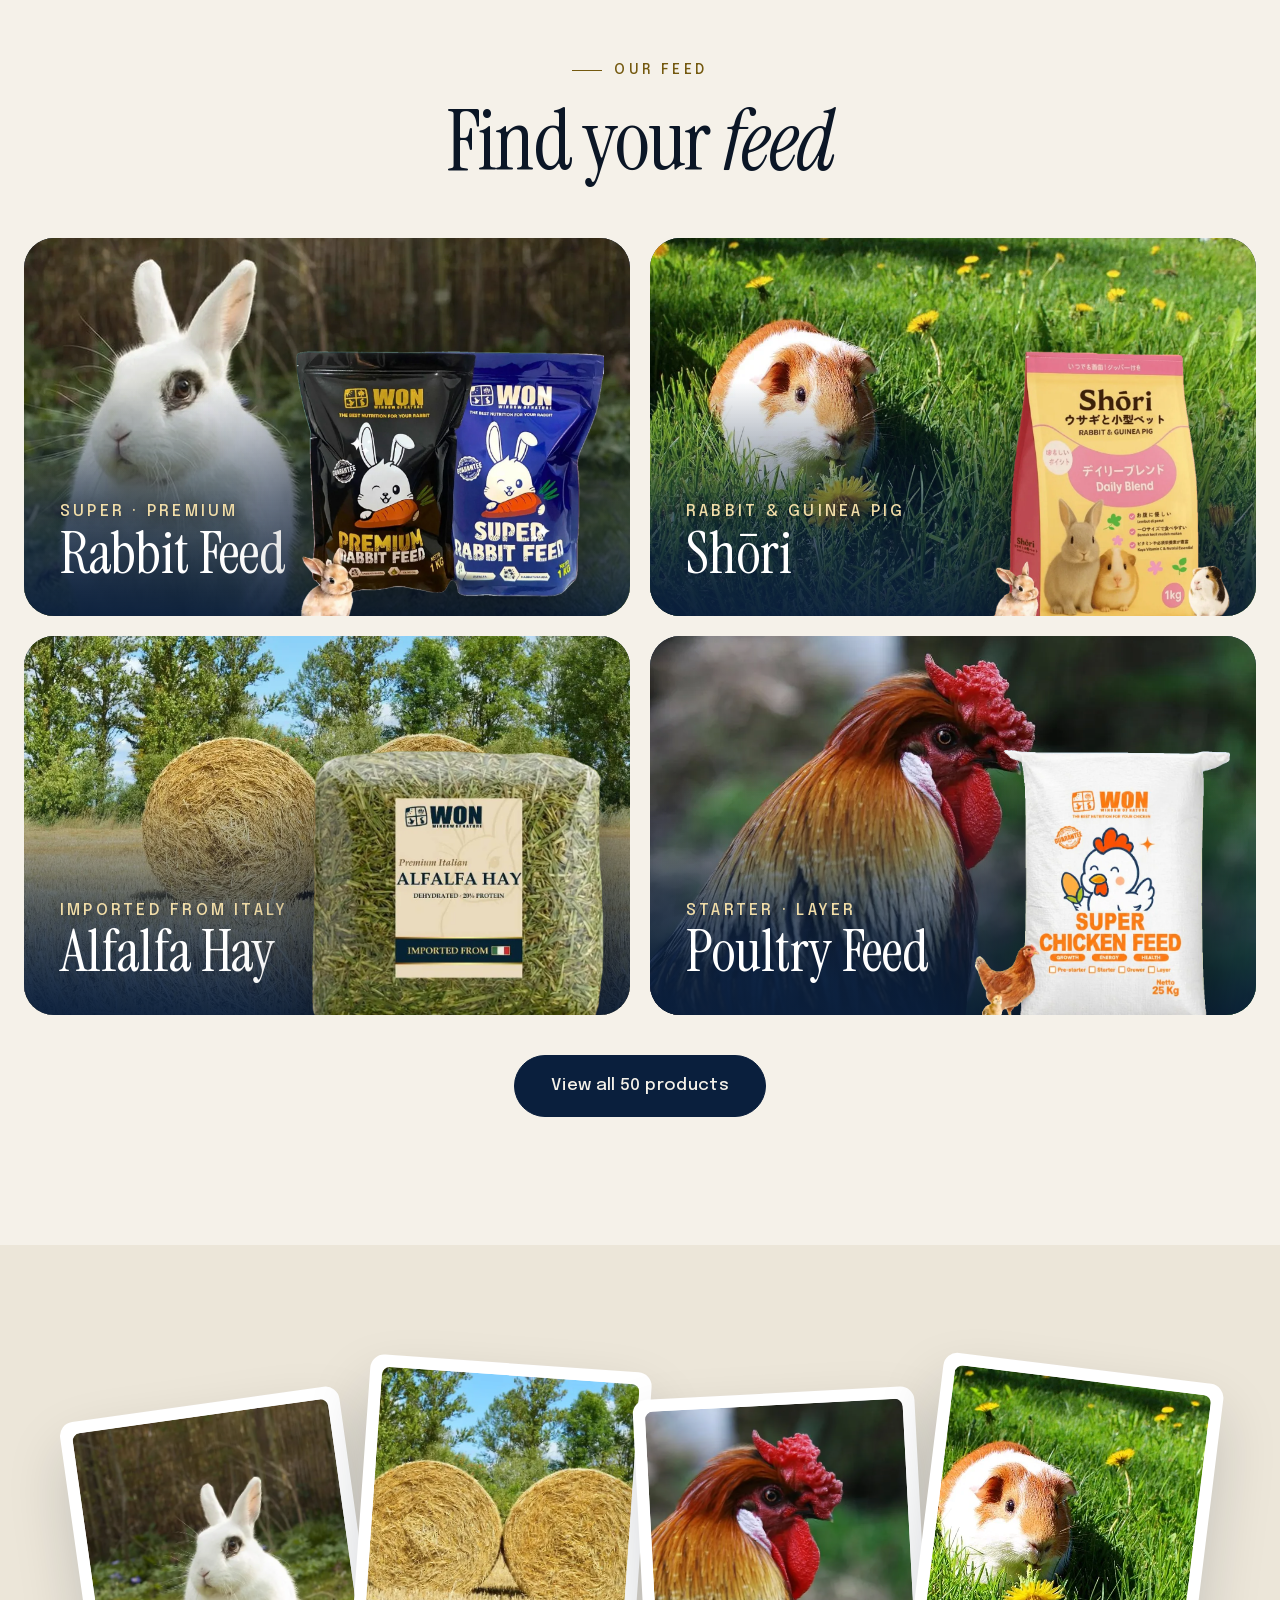
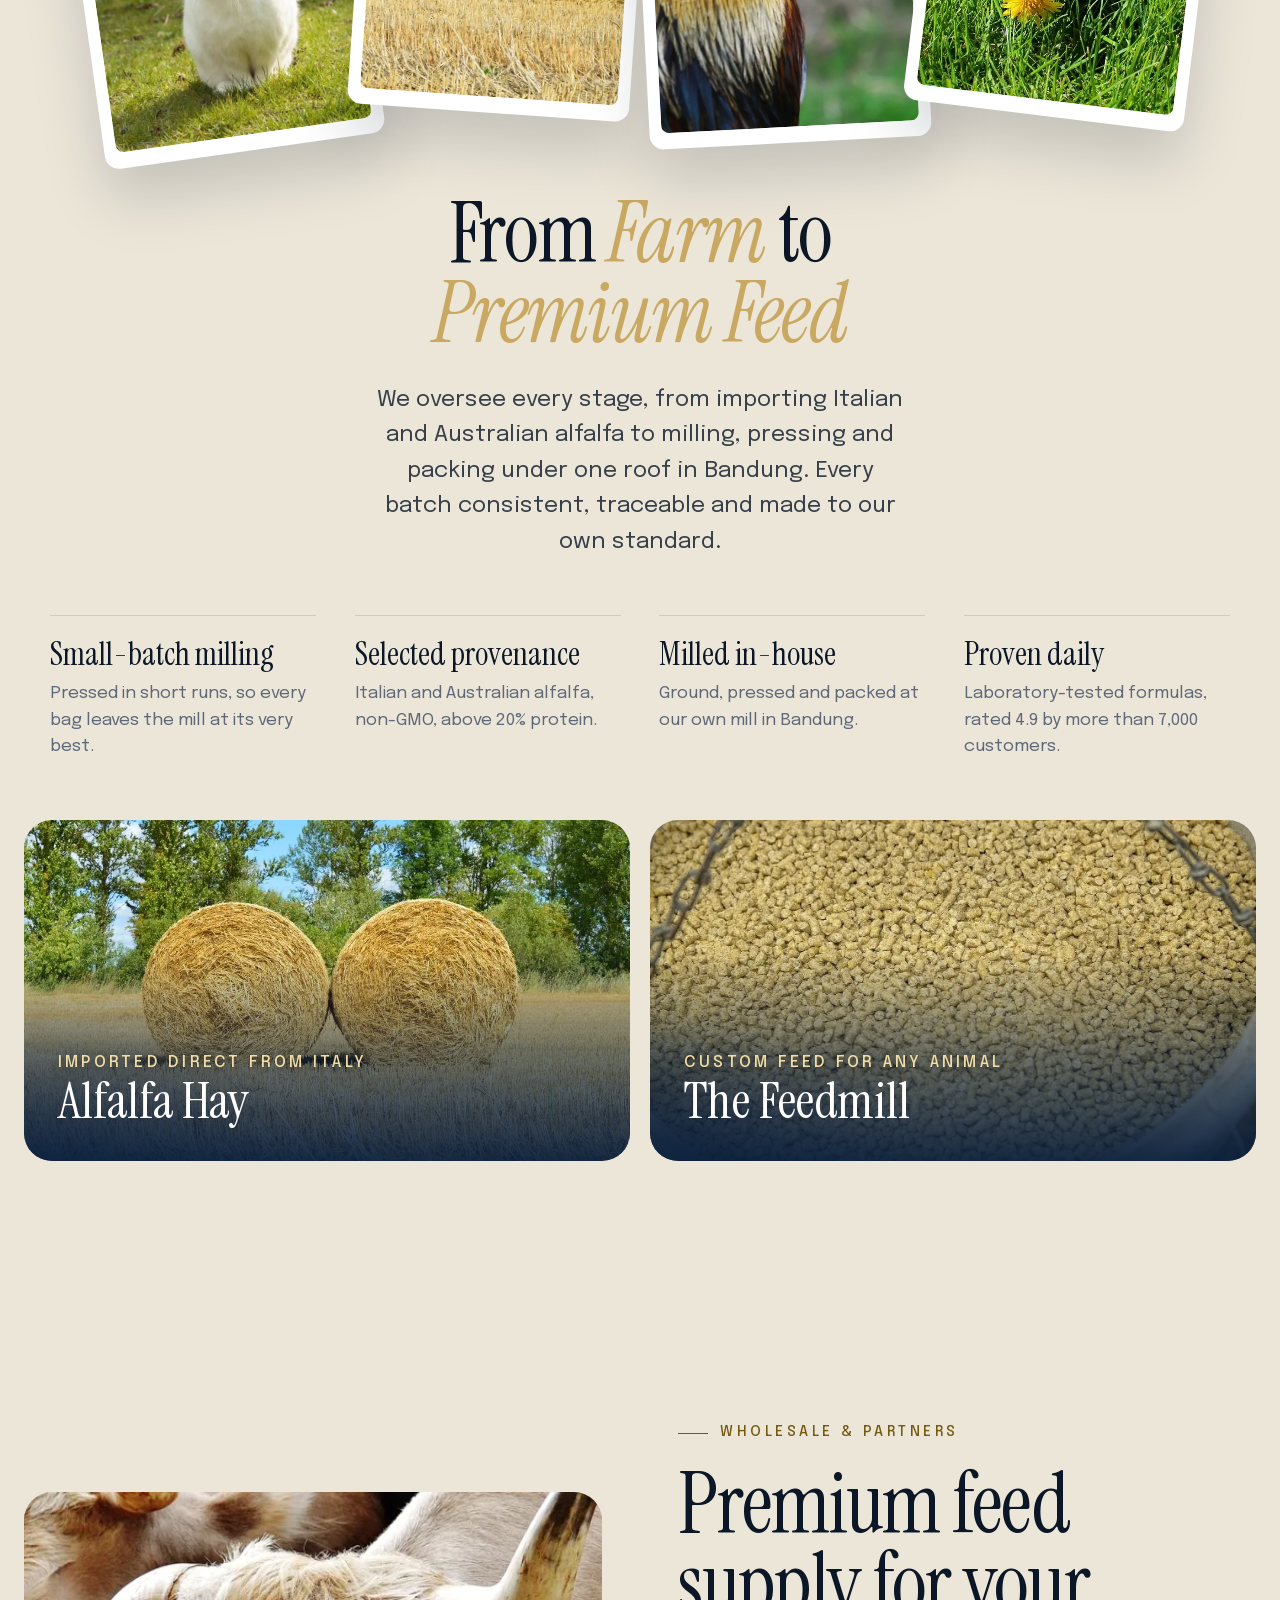
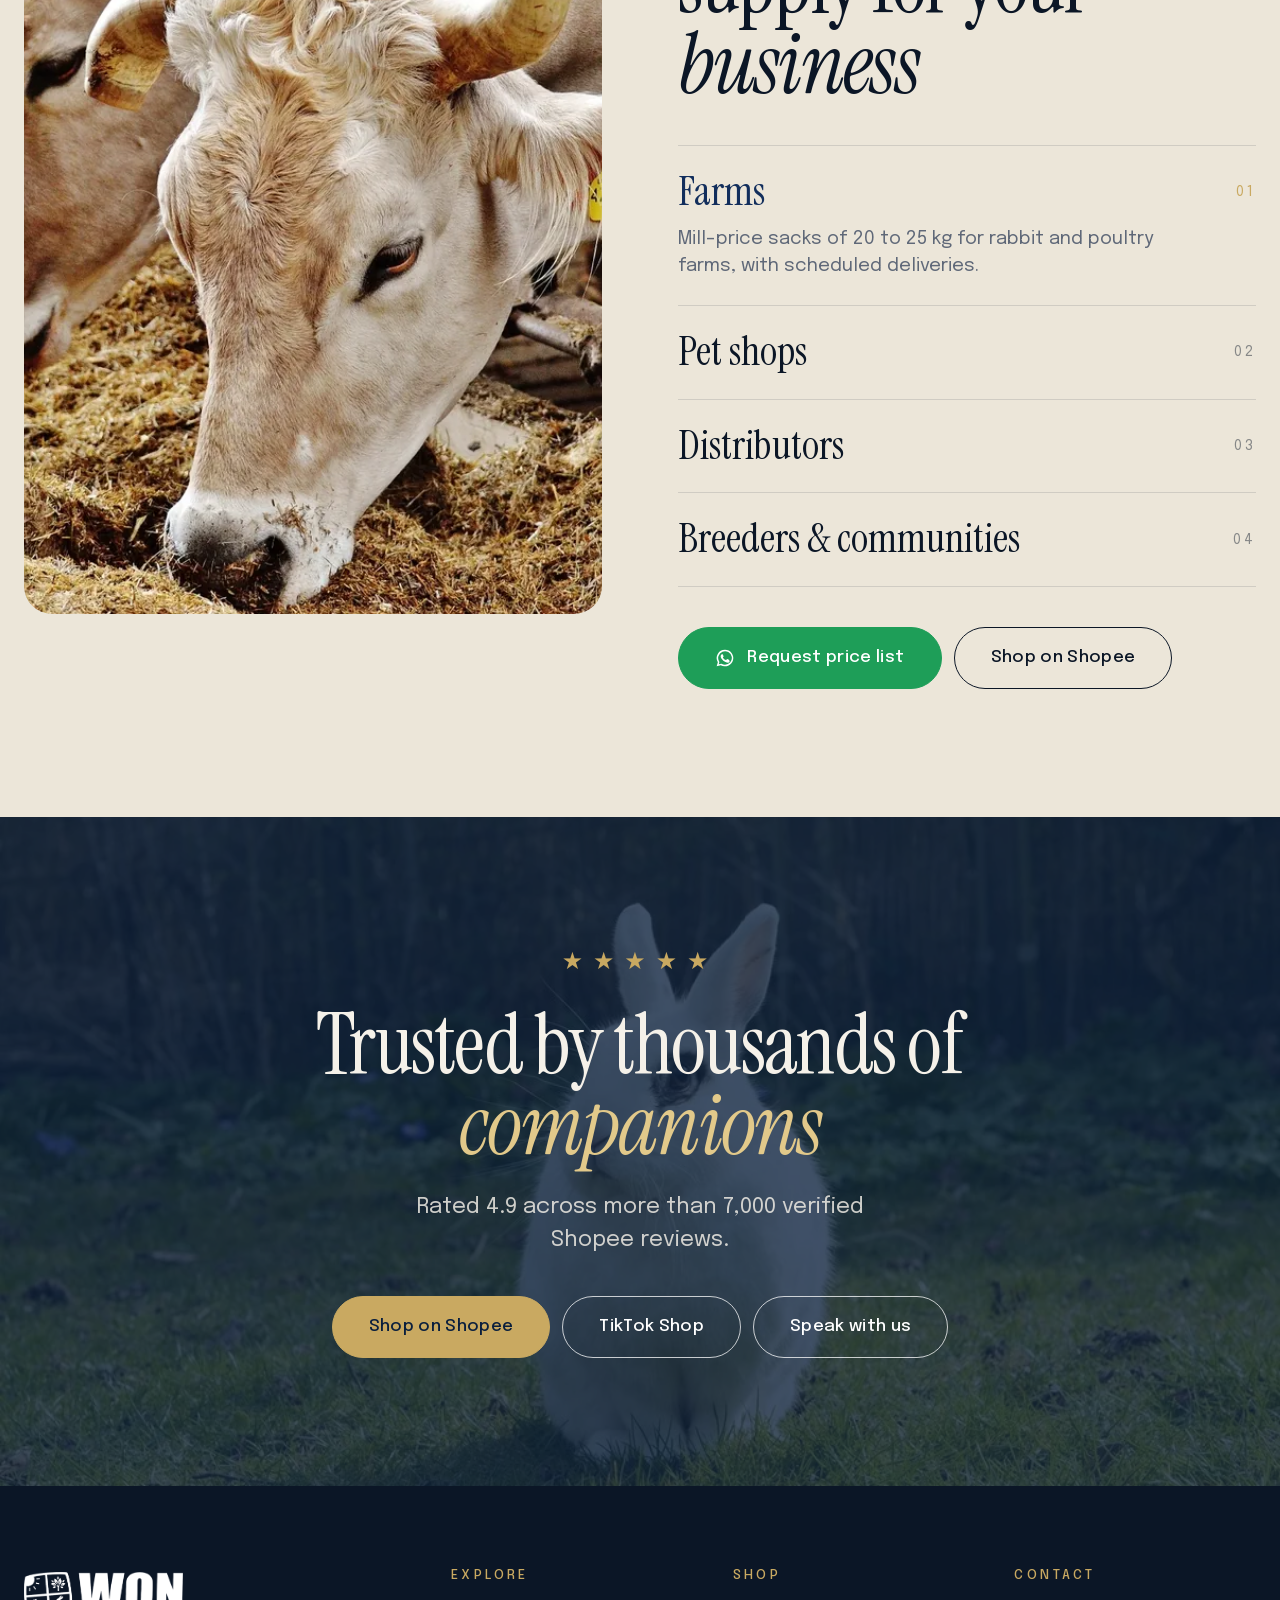
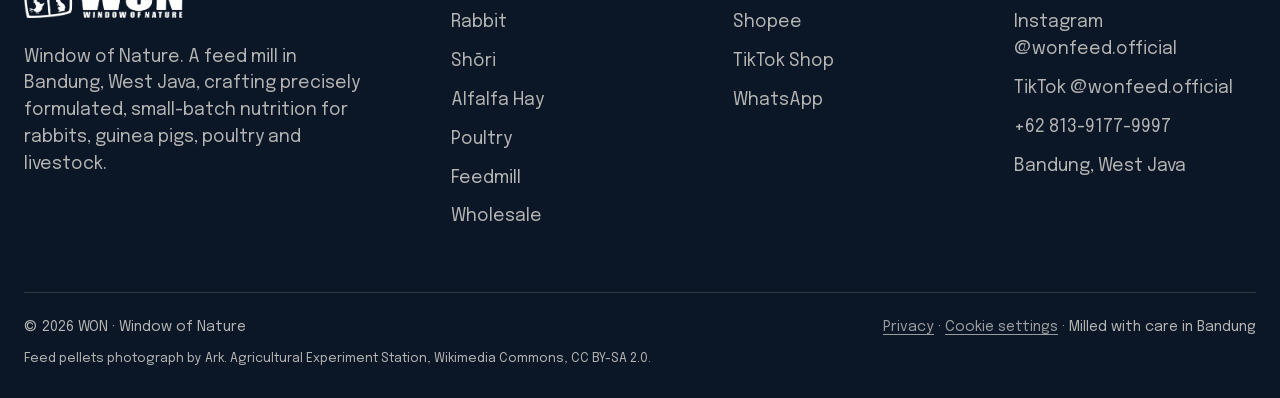
==== commit 868b2869: "Version-stamp image URLs so updated images show immediately despite Cloudflare browser caching Co-Au" ====
--- a/index.html
+++ b/index.html
@@ -8,22 +8,22 @@
 <meta name="description" content="WON is a feed mill in Bandung crafting precisely formulated, small-batch nutrition for rabbits, guinea pigs and poultry. From our mill to their bowl.">
 <meta property="og:title" content="WON — Window of Nature">
 <meta property="og:description" content="Precisely formulated nutrition for rabbits, guinea pigs and poultry. Milled in Bandung.">
-<meta property="og:image" content="https://windowofnature.co.id/og/index.jpg">
+<meta property="og:image" content="https://windowofnature.co.id/og/index.jpg?v=3040b8b1">
 <meta property="og:url" content="https://windowofnature.co.id/">
 <meta name="twitter:card" content="summary_large_image">
-<link rel="icon" type="image/png" sizes="32x32" href="img/favicon-32.png">
+<link rel="icon" type="image/png" sizes="32x32" href="img/favicon-32.png?v=1cc9f760">
 <link rel="preload" href="fonts/InstrumentSerif-normal-latin-jizBRFtN.woff2" as="font" type="font/woff2" crossorigin>
 <link rel="preload" href="fonts/Epilogue-normal-latin-O4ZRFGj5.woff2" as="font" type="font/woff2" crossorigin>
-<link rel="apple-touch-icon" href="img/apple-touch-icon.png">
+<link rel="apple-touch-icon" href="img/apple-touch-icon.png?v=1ef0c2c3">
 <meta name="theme-color" content="#0A1F3D">
-<link rel="preload" as="image" href="banners/b8.webp" imagesrcset="banners/b8-m.webp 800w, banners/b8.webp 1599w" imagesizes="(max-width:700px) 100vw, 1320px" fetchpriority="high">
+<link rel="preload" as="image" href="banners/b8.webp?v=3cd29365" imagesrcset="banners/b8-m.webp?v=d51fc6c9 800w, banners/b8.webp?v=3cd29365 1599w" imagesizes="(max-width:700px) 100vw, 1320px" fetchpriority="high">
 <link rel="stylesheet" href="site.css?v=e148d4d8">
 </head>
 <body>
 
 <header>
   <div class="pill">
-    <a class="logo" href="./"><img src="img/logo-white.png" alt="WON Window of Nature" width="793" height="229" decoding="async"></a>
+    <a class="logo" href="./"><img src="img/logo-white.png?v=f739bf32" alt="WON Window of Nature" width="793" height="229" decoding="async"></a>
     <div class="links"><a href="rabbit.html">Rabbit</a><a href="shori.html">Shōri</a><a href="hay.html">Alfalfa Hay</a><a href="poultry.html">Poultry</a><a href="feedmill.html">Feedmill</a><a href="#b2b">Wholesale</a></div>
     <div class="nav-cta">
       <a class="btn white" href="https://shopee.co.id/wonfeed_" target="_blank" rel="noopener">Shop</a>
@@ -36,7 +36,7 @@
 
 <section class="hero-banner">
   <div class="wrap">
-    <img class="hb-img" src="banners/b8.webp" srcset="banners/b8-m.webp 800w, banners/b8.webp 1599w" sizes="(max-width:700px) 100vw, 1320px" alt="The WON range: chicken feed, Shōri, Premium and Super rabbit feed, alfalfa hay and hay pellets" data-eager width="1599" height="800" fetchpriority="high" decoding="async">
+    <img class="hb-img" src="banners/b8.webp?v=3cd29365" srcset="banners/b8-m.webp?v=d51fc6c9 800w, banners/b8.webp?v=3cd29365 1599w" sizes="(max-width:700px) 100vw, 1320px" alt="The WON range: chicken feed, Shōri, Premium and Super rabbit feed, alfalfa hay and hay pellets" data-eager width="1599" height="800" fetchpriority="high" decoding="async">
   </div>
 </section>
 
@@ -66,10 +66,10 @@
       <h2 class="d lg r d1">Find your <i>feed</i></h2>
     </div>
     <div class="lines">
-      <a class="line-tile r" href="rabbit.html"><img src="photos/tile-rabbit.webp" alt="Rabbit feed" width="1200" height="750" loading="lazy" decoding="async"><div class="cap"><span>Super · Premium</span><b>Rabbit Feed</b></div><img class="pk" src="cut/bundle-premium-super.webp" alt="" width="975" height="886" loading="lazy" decoding="async"></a>
-      <a class="line-tile r d1" href="shori.html"><img src="photos/guinea-grass.webp" alt="Shōri" style="object-position:20% center" width="1024" height="642" loading="lazy" decoding="async"><div class="cap"><span>Rabbit & guinea pig</span><b>Shōri</b></div><img class="pk" src="cut/shori-vitc.webp" alt="" width="720" height="838" loading="lazy" decoding="async"></a>
-      <a class="line-tile r d2" href="hay.html"><img src="photos/hay-bales.webp" alt="Alfalfa hay" width="1024" height="681" loading="lazy" decoding="async"><div class="cap"><span>Imported from Italy</span><b>Alfalfa Hay</b></div><img class="pk" src="cut/hay-italia-500g.webp" alt="" width="779" height="746" loading="lazy" decoding="async"></a>
-      <a class="line-tile r d3" href="poultry.html"><img src="photos/rooster.webp" alt="Poultry feed" width="1024" height="683" loading="lazy" decoding="async"><div class="cap"><span>Starter · Layer</span><b>Poultry Feed</b></div><img class="pk" src="cut/ayam-starter-25kg.webp" alt="" width="715" height="787" loading="lazy" decoding="async"></a>
+      <a class="line-tile r" href="rabbit.html"><img src="photos/tile-rabbit.webp?v=caf2c09a" alt="Rabbit feed" width="1200" height="750" loading="lazy" decoding="async"><div class="cap"><span>Super · Premium</span><b>Rabbit Feed</b></div><img class="pk" src="cut/bundle-premium-super.webp?v=76dfa49c" alt="" width="975" height="886" loading="lazy" decoding="async"></a>
+      <a class="line-tile r d1" href="shori.html"><img src="photos/guinea-grass.webp?v=4e2c48c4" alt="Shōri" style="object-position:20% center" width="1024" height="642" loading="lazy" decoding="async"><div class="cap"><span>Rabbit & guinea pig</span><b>Shōri</b></div><img class="pk" src="cut/shori-vitc.webp?v=d83ed72a" alt="" width="720" height="838" loading="lazy" decoding="async"></a>
+      <a class="line-tile r d2" href="hay.html"><img src="photos/hay-bales.webp?v=d75a2001" alt="Alfalfa hay" width="1024" height="681" loading="lazy" decoding="async"><div class="cap"><span>Imported from Italy</span><b>Alfalfa Hay</b></div><img class="pk" src="cut/hay-italia-500g.webp?v=1e5f86bc" alt="" width="779" height="746" loading="lazy" decoding="async"></a>
+      <a class="line-tile r d3" href="poultry.html"><img src="photos/rooster.webp?v=5b01ebab" alt="Poultry feed" width="1024" height="683" loading="lazy" decoding="async"><div class="cap"><span>Starter · Layer</span><b>Poultry Feed</b></div><img class="pk" src="cut/ayam-starter-25kg.webp?v=05c0e9fc" alt="" width="715" height="787" loading="lazy" decoding="async"></a>
     </div>
     <div class="center" style="margin-top:40px"><a class="btn dark" href="https://shopee.co.id/wonfeed_" target="_blank" rel="noopener">View all 50 products</a></div>
   </div>
@@ -78,10 +78,10 @@
 <section id="story" style="background:var(--ivory-2);overflow:hidden">
   <div class="wrap">
     <div class="polas r">
-      <div class="pola"><img src="photos/rabbit-white-grass.webp" alt="White rabbit" width="1024" height="683" loading="lazy" decoding="async"></div>
-      <div class="pola"><img src="photos/hay-bales.webp" alt="Hay bales" width="1024" height="681" loading="lazy" decoding="async"></div>
-      <div class="pola"><img src="photos/rooster.webp" alt="Rooster" width="1024" height="683" loading="lazy" decoding="async"></div>
-      <div class="pola"><img src="photos/guinea-grass.webp" alt="Guinea pig" style="object-position:22% center" width="1024" height="642" loading="lazy" decoding="async"></div>
+      <div class="pola"><img src="photos/rabbit-white-grass.webp?v=988ebf73" alt="White rabbit" width="1024" height="683" loading="lazy" decoding="async"></div>
+      <div class="pola"><img src="photos/hay-bales.webp?v=d75a2001" alt="Hay bales" width="1024" height="681" loading="lazy" decoding="async"></div>
+      <div class="pola"><img src="photos/rooster.webp?v=5b01ebab" alt="Rooster" width="1024" height="683" loading="lazy" decoding="async"></div>
+      <div class="pola"><img src="photos/guinea-grass.webp?v=4e2c48c4" alt="Guinea pig" style="object-position:22% center" width="1024" height="642" loading="lazy" decoding="async"></div>
     </div>
     <div class="center">
       <h2 class="d lg r d1">From <i>Farm</i> to<br><i>Premium Feed</i></h2>
@@ -89,8 +89,8 @@
     </div>
     <div class="minis r d3"><div><b>Small-batch milling</b><span>Pressed in short runs, so every bag leaves the mill at its very best.</span></div><div><b>Selected provenance</b><span>Italian and Australian alfalfa, non-GMO, above 20% protein.</span></div><div><b>Milled in-house</b><span>Ground, pressed and packed at our own mill in Bandung.</span></div><div><b>Proven daily</b><span>Laboratory-tested formulas, rated 4.9 by more than 7,000 customers.</span></div></div>
     <div class="tiles r d3">
-      <a class="tile" href="hay.html"><img src="photos/hay-bales.webp" alt="Alfalfa hay" width="1024" height="681" loading="lazy" decoding="async"><div class="cap"><span>Imported direct from Italy</span><b>Alfalfa Hay</b></div></a>
-      <a class="tile" href="feedmill.html"><img src="photos/pellets-feeder.webp" alt="Freshly milled feed pellets" width="1440" height="960" loading="lazy" decoding="async"><div class="cap"><span>Custom feed for any animal</span><b>The Feedmill</b></div></a>
+      <a class="tile" href="hay.html"><img src="photos/hay-bales.webp?v=d75a2001" alt="Alfalfa hay" width="1024" height="681" loading="lazy" decoding="async"><div class="cap"><span>Imported direct from Italy</span><b>Alfalfa Hay</b></div></a>
+      <a class="tile" href="feedmill.html"><img src="photos/pellets-feeder.webp?v=977a565a" alt="Freshly milled feed pellets" width="1440" height="960" loading="lazy" decoding="async"><div class="cap"><span>Custom feed for any animal</span><b>The Feedmill</b></div></a>
     </div>
   </div>
 </section>
@@ -98,10 +98,10 @@
 <section id="b2b">
   <div class="wrap b2b">
     <div class="photo r">
-      <img class="on" src="photos/cattle-feed.webp" alt="Cattle at the feed trough" data-seg="0" width="1024" height="681" loading="lazy" decoding="async">
-      <img src="photos/guinea-pair.webp" alt="Pet shop" data-seg="1" width="1024" height="674" loading="lazy" decoding="async">
-      <img src="photos/hens-flock.webp" alt="Distribution" data-seg="2" width="1024" height="547" loading="lazy" decoding="async">
-      <img src="photos/hen-freerange.webp" alt="Breeders" data-seg="3" width="1024" height="576" loading="lazy" decoding="async">
+      <img class="on" src="photos/cattle-feed.webp?v=b3f5db9f" alt="Cattle at the feed trough" data-seg="0" width="1024" height="681" loading="lazy" decoding="async">
+      <img src="photos/guinea-pair.webp?v=19a3c7d3" alt="Pet shop" data-seg="1" width="1024" height="674" loading="lazy" decoding="async">
+      <img src="photos/hens-flock.webp?v=20c1a199" alt="Distribution" data-seg="2" width="1024" height="547" loading="lazy" decoding="async">
+      <img src="photos/hen-freerange.webp?v=c0b7c0d6" alt="Breeders" data-seg="3" width="1024" height="576" loading="lazy" decoding="async">
     </div>
     <div>
       <span class="eyebrow r">Wholesale & partners</span>
@@ -136,7 +136,7 @@
 
 <footer><div class="wrap">
   <div class="foot">
-    <div><a class="logo" href="./"><img src="img/logo-white.png" alt="WON" width="793" height="229" decoding="async"></a><p>Window of Nature. A feed mill in Bandung, West Java, crafting precisely formulated, small-batch nutrition for rabbits, guinea pigs, poultry and livestock.</p></div>
+    <div><a class="logo" href="./"><img src="img/logo-white.png?v=f739bf32" alt="WON" width="793" height="229" decoding="async"></a><p>Window of Nature. A feed mill in Bandung, West Java, crafting precisely formulated, small-batch nutrition for rabbits, guinea pigs, poultry and livestock.</p></div>
     <div><h3 class="fh">Explore</h3><a href="rabbit.html">Rabbit</a><a href="shori.html">Shōri</a><a href="hay.html">Alfalfa Hay</a><a href="poultry.html">Poultry</a><a href="feedmill.html">Feedmill</a><a href="#b2b">Wholesale</a></div>
     <div><h3 class="fh">Shop</h3><a href="https://shopee.co.id/wonfeed_" target="_blank" rel="noopener">Shopee</a><a href="https://www.tiktok.com/@wonfeed.official" id="f-tt" target="_blank" rel="noopener">TikTok Shop</a><a href="#" data-wa="Hello WON, I would like to place an order.">WhatsApp</a></div>
     <div><h3 class="fh">Contact</h3><a href="https://www.instagram.com/wonfeed.official" id="f-ig" target="_blank" rel="noopener">Instagram @wonfeed.official</a><a href="https://www.tiktok.com/@wonfeed.official" target="_blank" rel="noopener">TikTok @wonfeed.official</a><a href="#" data-wa="Hello WON, I have a question.">+62 813-9177-9997</a><a href="#">Bandung, West Java</a></div>
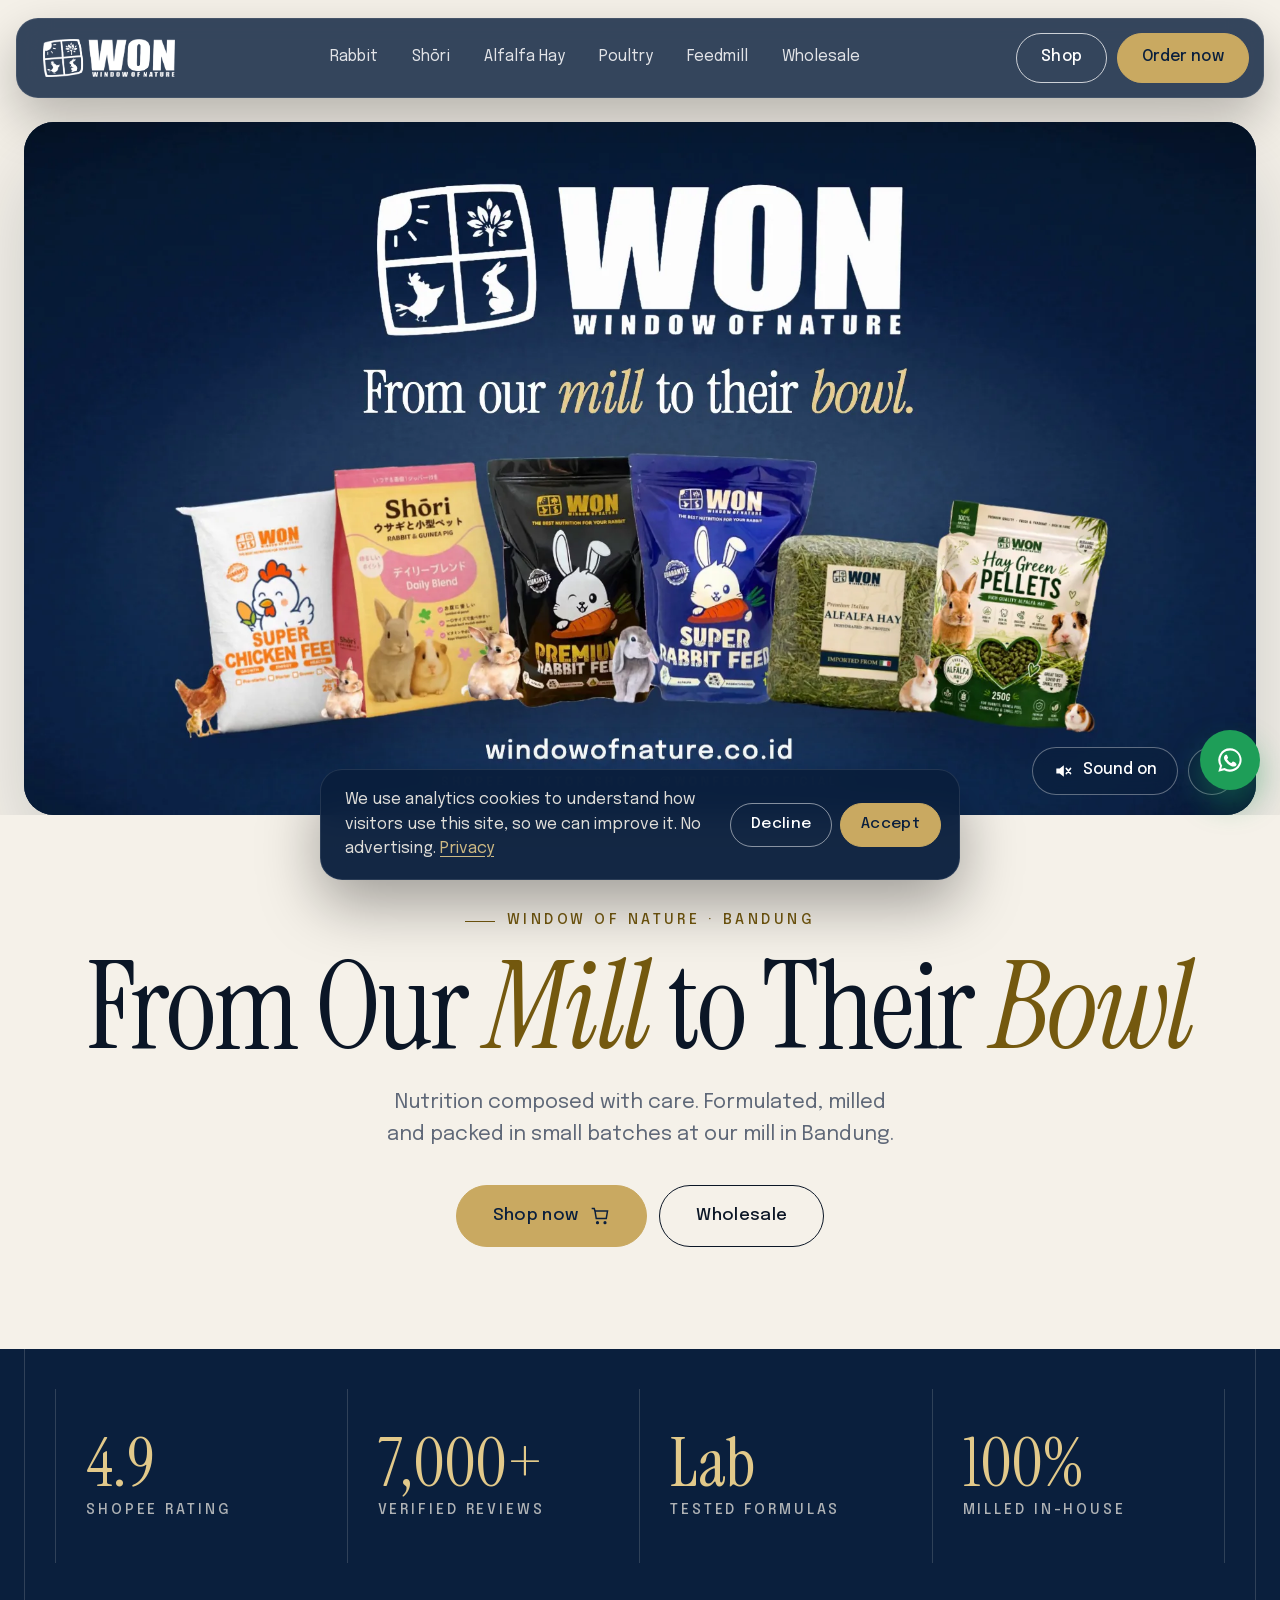
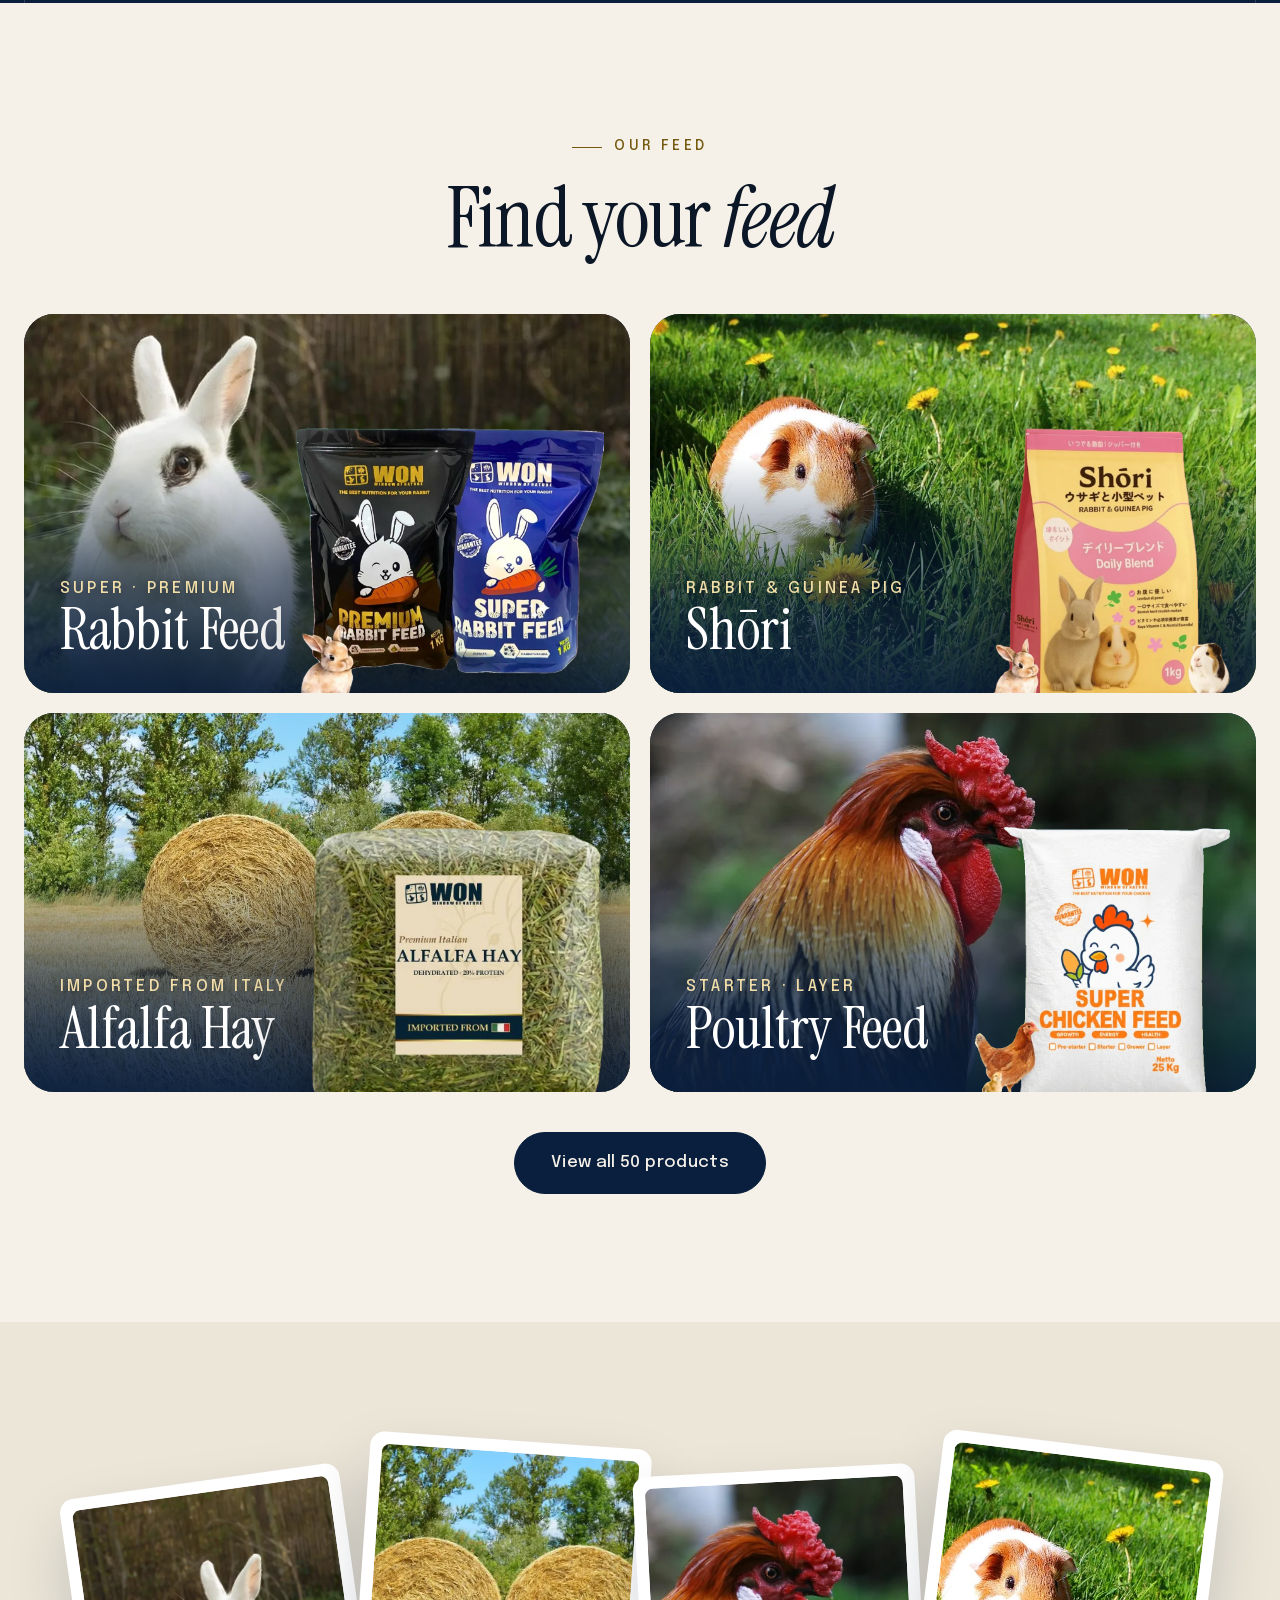
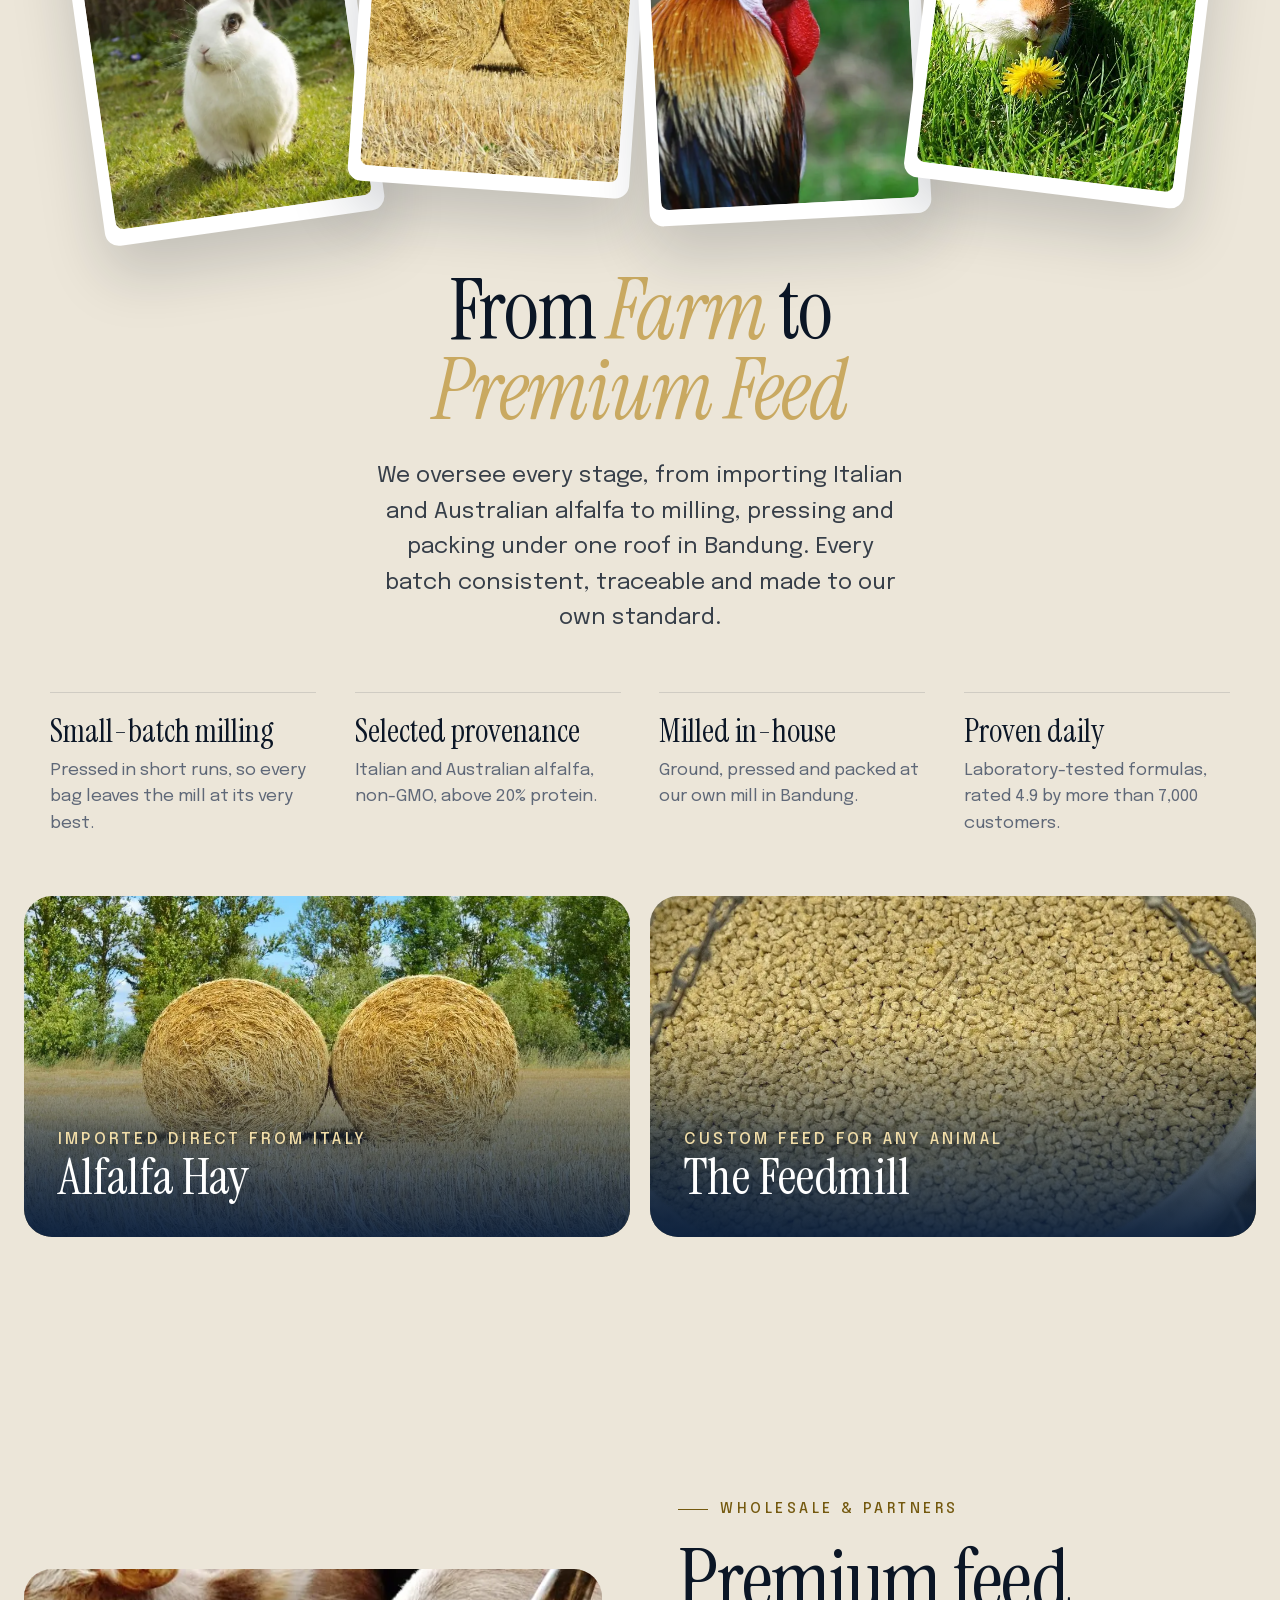
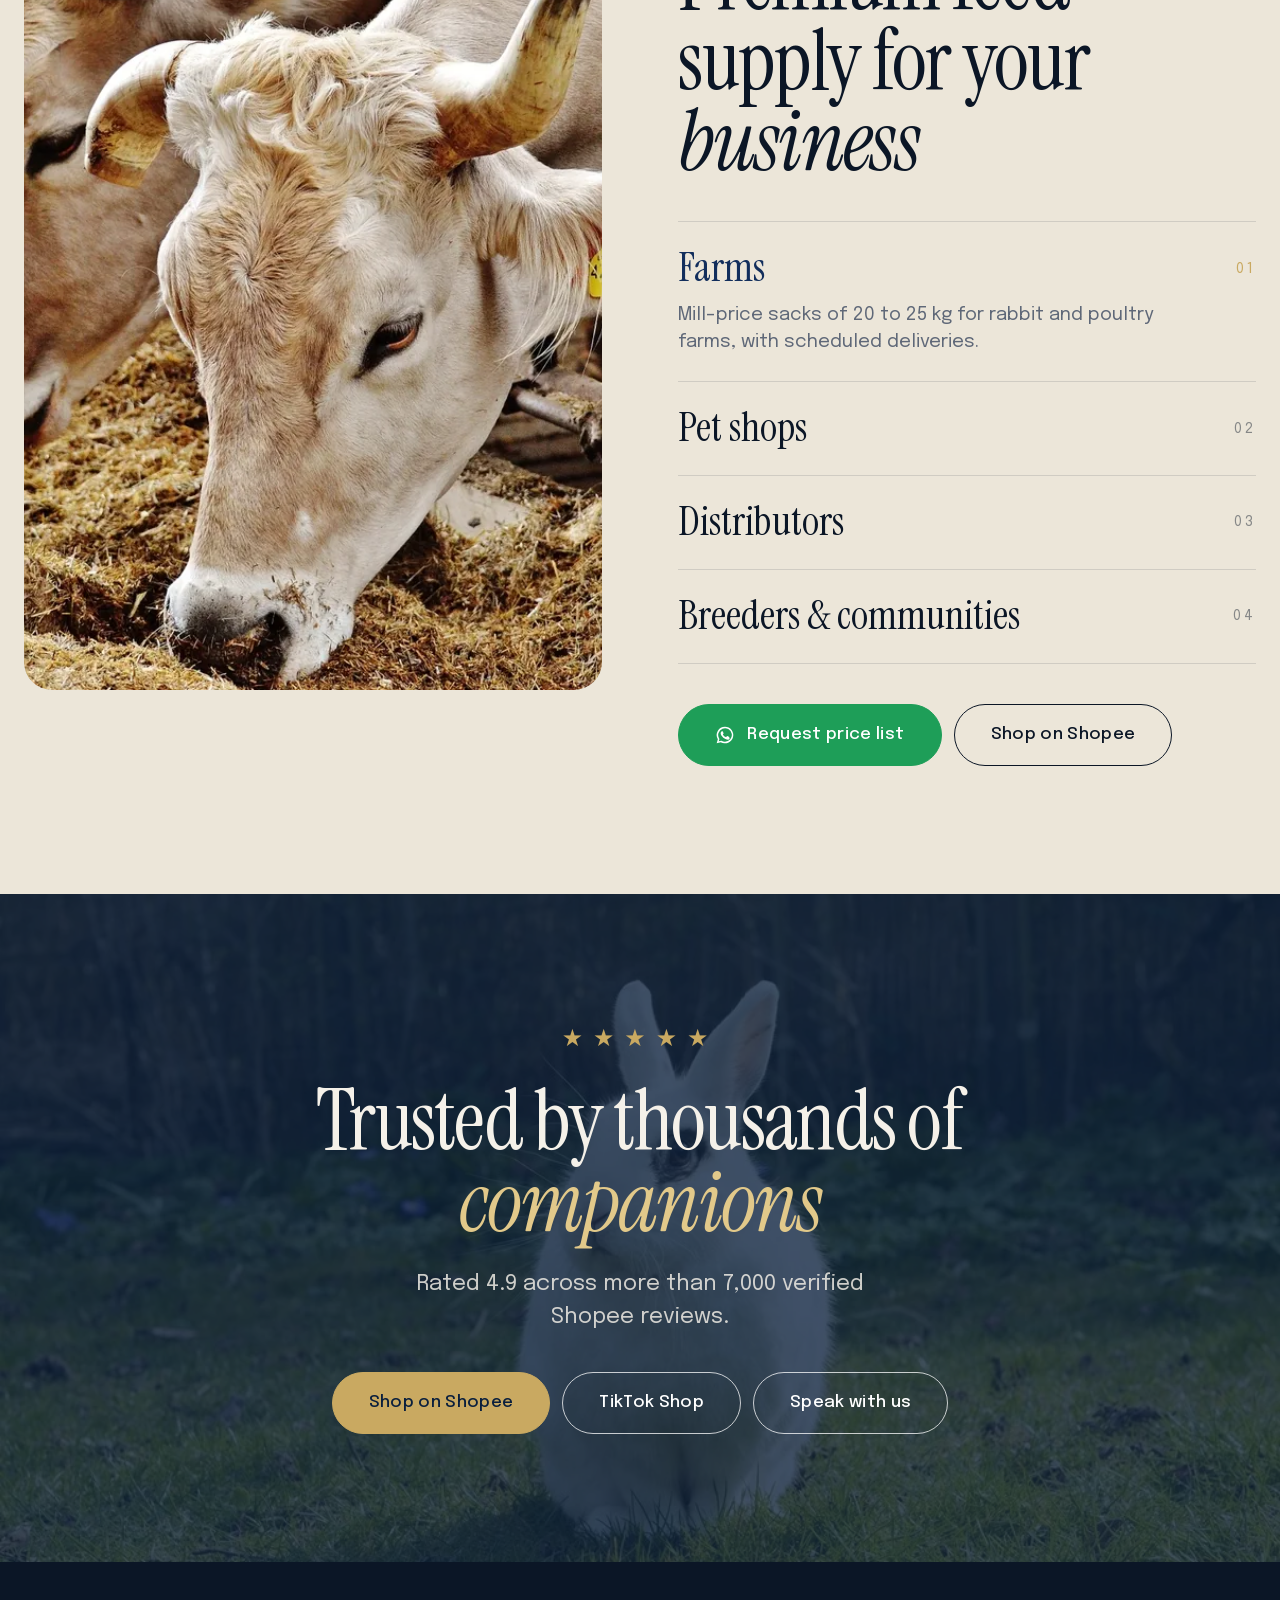
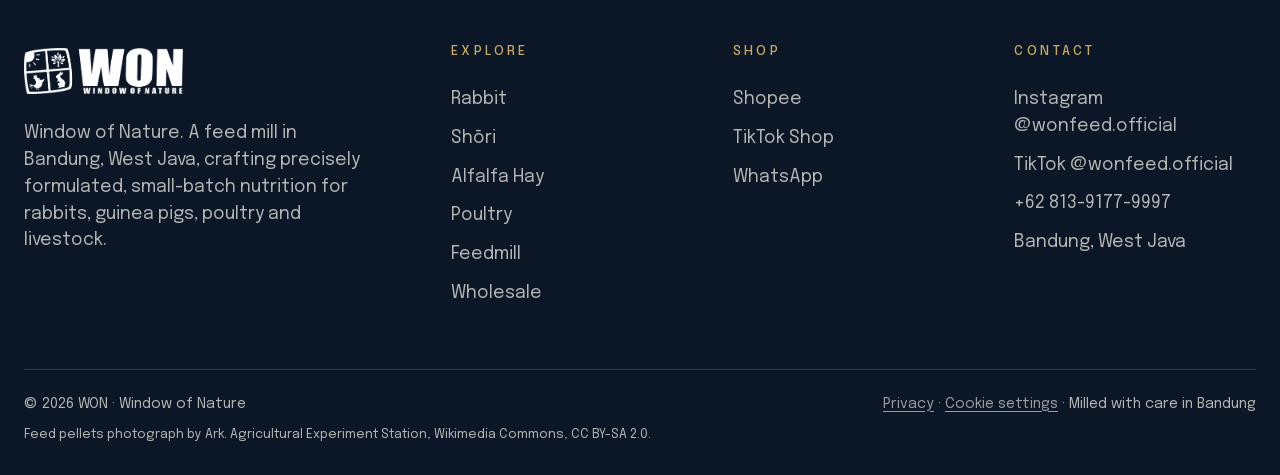
==== commit 538fd59b: "Home hero: WON brand film (muted autoplay, sound and pause controls, 720p on phones, 1080p on deskto" ====
--- a/index.html
+++ b/index.html
@@ -16,8 +16,9 @@
 <link rel="preload" href="fonts/Epilogue-normal-latin-O4ZRFGj5.woff2" as="font" type="font/woff2" crossorigin>
 <link rel="apple-touch-icon" href="img/apple-touch-icon.png?v=1ef0c2c3">
 <meta name="theme-color" content="#0A1F3D">
-<link rel="preload" as="image" href="banners/b8.webp?v=3cd29365" imagesrcset="banners/b8-m.webp?v=d51fc6c9 800w, banners/b8.webp?v=3cd29365 1599w" imagesizes="(max-width:700px) 100vw, 1320px" fetchpriority="high">
-<link rel="stylesheet" href="site.css?v=e148d4d8">
+<link rel="preload" as="image" href="video/poster-m.webp?v=abe41671" media="(max-width:700px)" fetchpriority="high">
+<link rel="preload" as="image" href="video/poster.webp?v=6b0a3155" media="(min-width:701px)" fetchpriority="high">
+<link rel="stylesheet" href="site.css?v=716e1620">
 </head>
 <body>
 
@@ -36,7 +37,15 @@
 
 <section class="hero-banner">
   <div class="wrap">
-    <img class="hb-img" src="banners/b8.webp?v=3cd29365" srcset="banners/b8-m.webp?v=d51fc6c9 800w, banners/b8.webp?v=3cd29365 1599w" sizes="(max-width:700px) 100vw, 1320px" alt="The WON range: chicken feed, Shōri, Premium and Super rabbit feed, alfalfa hay and hay pellets" data-eager width="1599" height="800" fetchpriority="high" decoding="async">
+    <div class="hb-video">
+      <video class="hb-img" id="herovid" muted playsinline loop preload="none" poster="video/poster.webp?v=6b0a3155"
+        data-sm="video/won-film-720.mp4?v=52ac6e2d" data-lg="video/won-film-1080.mp4?v=e6f4d793" data-poster-sm="video/poster-m.webp?v=abe41671"
+        aria-label="WON brand film: from our mill to their bowl"></video>
+      <div class="vctl">
+        <button type="button" class="vbtn" id="vsound" aria-pressed="false"><svg viewBox="0 0 24 24" aria-hidden="true"><path d="M4 9v6h4l5 4V5L8 9H4z" fill="currentColor"/><path class="vx" d="M16 9l5 6M21 9l-5 6" stroke="currentColor" stroke-width="2" stroke-linecap="round"/><path class="vw" d="M16 8.5a5 5 0 0 1 0 7M18.5 6a8.5 8.5 0 0 1 0 12" fill="none" stroke="currentColor" stroke-width="2" stroke-linecap="round"/></svg><span>Sound on</span></button>
+        <button type="button" class="vbtn icon" id="vplay" aria-label="Pause film"><svg viewBox="0 0 24 24" aria-hidden="true"><path class="vpause" d="M7 5h4v14H7zM13 5h4v14h-4z" fill="currentColor"/><path class="vplay" d="M8 5l11 7-11 7z" fill="currentColor"/></svg></button>
+      </div>
+    </div>
   </div>
 </section>
 
@@ -147,7 +156,7 @@
 
 <a class="wa-float" href="#" data-wa="Hello WON, I have a question." aria-label="WhatsApp"><svg viewBox="0 0 24 24" fill="currentColor"><path d="M12 2a10 10 0 0 0-8.6 15.1L2 22l5-1.3A10 10 0 1 0 12 2zm0 18.2a8.2 8.2 0 0 1-4.2-1.2l-.3-.2-3 .8.8-2.9-.2-.3A8.2 8.2 0 1 1 12 20.2zm4.5-6.1c-.2-.1-1.5-.7-1.7-.8s-.4-.1-.6.1-.6.8-.8 1-.3.2-.5.1a6.7 6.7 0 0 1-3.3-2.9c-.3-.4.3-.4.7-1.3.1-.2 0-.3 0-.5l-.8-1.8c-.2-.5-.4-.4-.6-.4h-.5a1 1 0 0 0-.7.3 3 3 0 0 0-.9 2.2 5.2 5.2 0 0 0 1.1 2.8 12 12 0 0 0 4.6 4c1.7.7 2.3.8 3.1.7a2.7 2.7 0 0 0 1.8-1.2 2.2 2.2 0 0 0 .1-1.2c0-.2-.2-.2-.4-.3z"/></svg></a>
 
-<script src="site.js?v=e63f2349"></script>
+<script src="site.js?v=972162c7"></script>
 <script>
 document.querySelectorAll('#segs .seg').forEach((s,i)=>s.onclick=()=>{document.querySelectorAll('#segs .seg').forEach(x=>x.classList.remove('on'));s.classList.add('on');document.querySelectorAll('.b2b .photo img').forEach(im=>im.classList.toggle('on',+im.dataset.seg===i));});
 </script>
--- a/site.css
+++ b/site.css
@@ -405,3 +405,16 @@
 .spx figcaption{position:absolute;left:0;right:0;bottom:0;padding:26px 24px 20px;text-align:left;font-family:var(--serif);font-size:2rem;line-height:1;color:#fff;background:linear-gradient(180deg,transparent,rgba(10,31,61,.85))}
 @media(max-width:700px){.spx{grid-template-columns:1fr}}
 .fhero::after{background:linear-gradient(90deg,rgba(10,31,61,.86) 0%,rgba(10,31,61,.6) 45%,rgba(10,31,61,.2) 100%),linear-gradient(180deg,rgba(10,31,61,.25),rgba(10,31,61,.55))}
+
+/* ===== home hero: brand film ===== */
+.hb-video{position:relative;border-radius:30px;overflow:hidden;box-shadow:0 40px 90px rgba(11,22,38,.18);background:#0A1F3D;aspect-ratio:16/9}
+.hb-video .hb-img{display:block;width:100%;height:100%;aspect-ratio:16/9;object-fit:cover;border-radius:0;box-shadow:none;background:#0A1F3D}
+.vctl{position:absolute;right:20px;bottom:20px;display:flex;gap:10px;z-index:2}
+.vbtn{display:inline-flex;align-items:center;gap:10px;height:48px;padding:0 20px;border-radius:999px;border:1px solid rgba(255,255,255,.35);background:rgba(10,31,61,.62);-webkit-backdrop-filter:blur(10px);backdrop-filter:blur(10px);color:#fff;font:500 .92rem/1 var(--sans);cursor:pointer;transition:background .3s,transform .3s}
+.vbtn:hover{background:rgba(10,31,61,.85);transform:translateY(-1px)}
+.vbtn:focus-visible{outline:2px solid var(--gold);outline-offset:2px}
+.vbtn svg{width:20px;height:20px}
+.vbtn.icon{width:48px;padding:0;justify-content:center}
+.vbtn .vw{display:none}.vbtn[aria-pressed="true"] .vw{display:inline}.vbtn[aria-pressed="true"] .vx{display:none}
+.vbtn .vplay{display:none}.vbtn.paused .vplay{display:inline}.vbtn.paused .vpause{display:none}
+@media(max-width:640px){.hb-video{border-radius:18px}.vctl{right:10px;bottom:10px;gap:6px}.vbtn{height:40px;padding:0 14px;font-size:.8rem}.vbtn.icon{width:40px}.vbtn svg{width:18px;height:18px}}
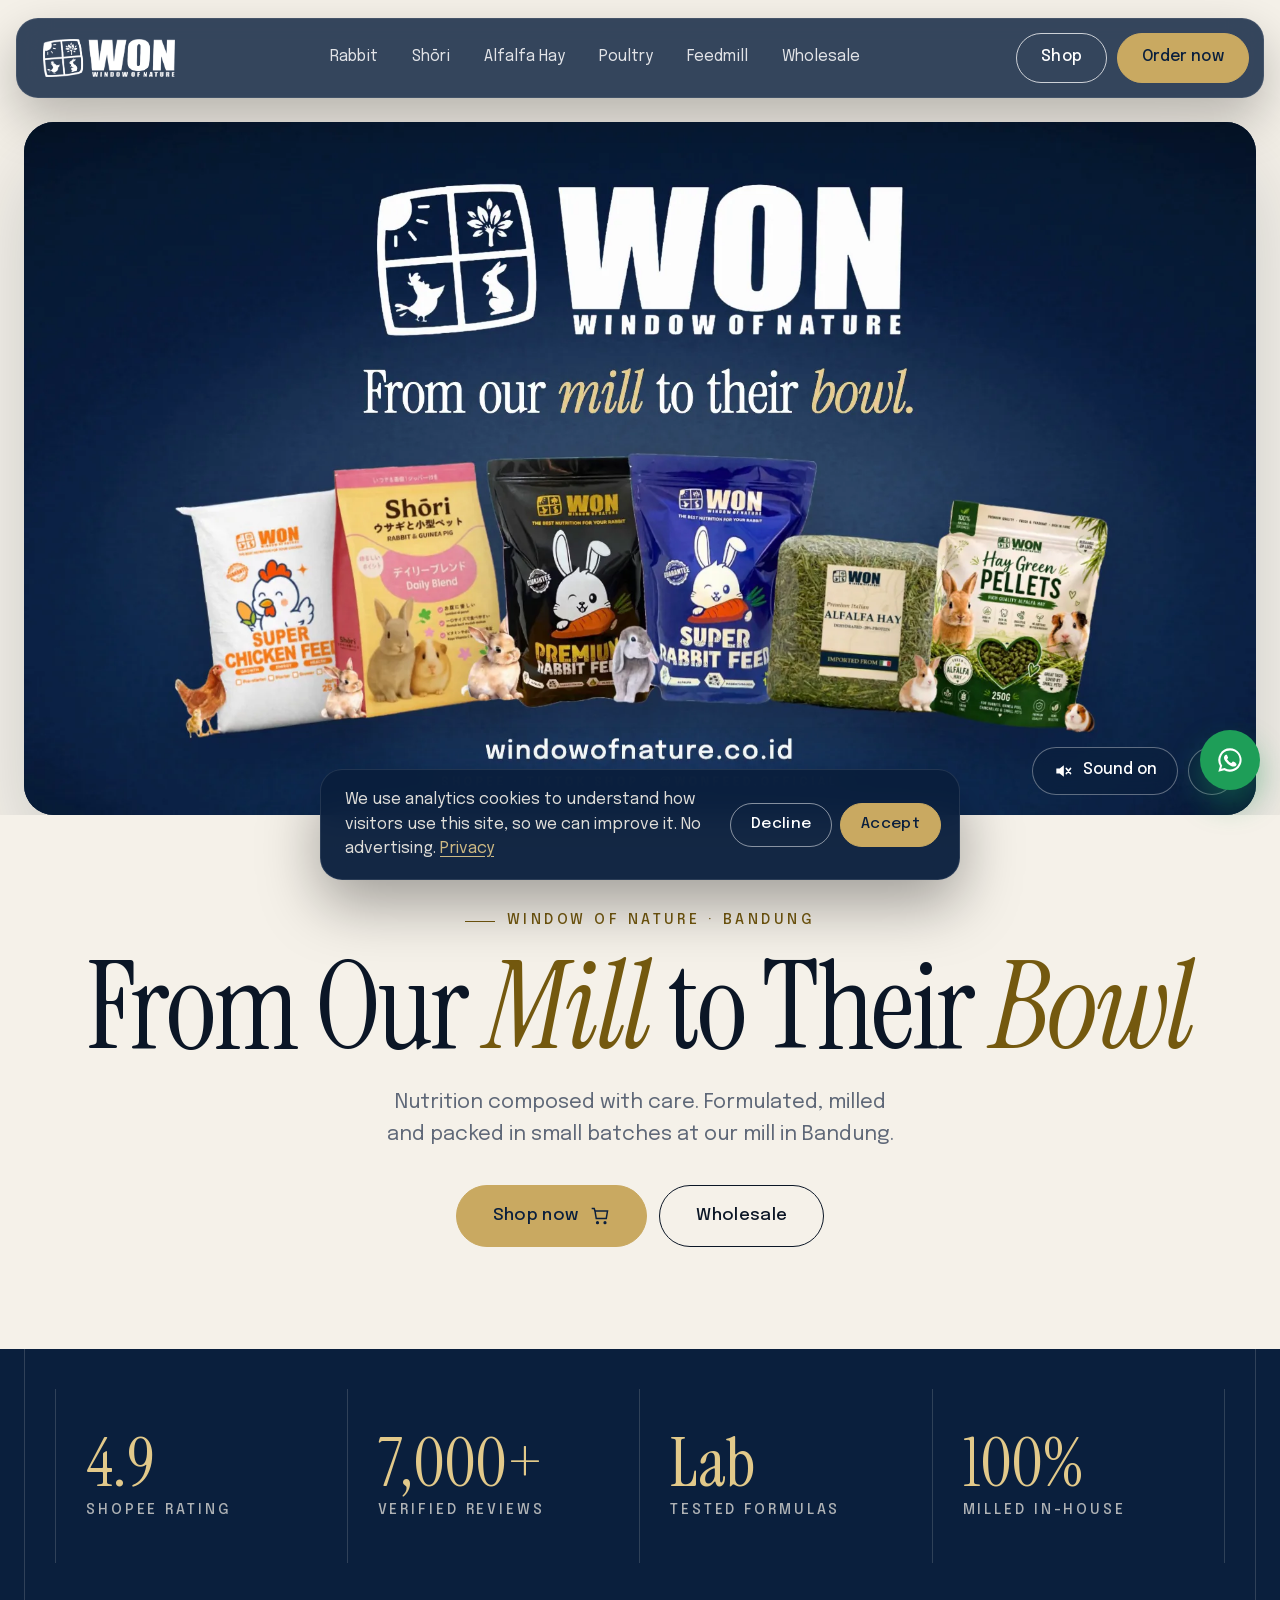
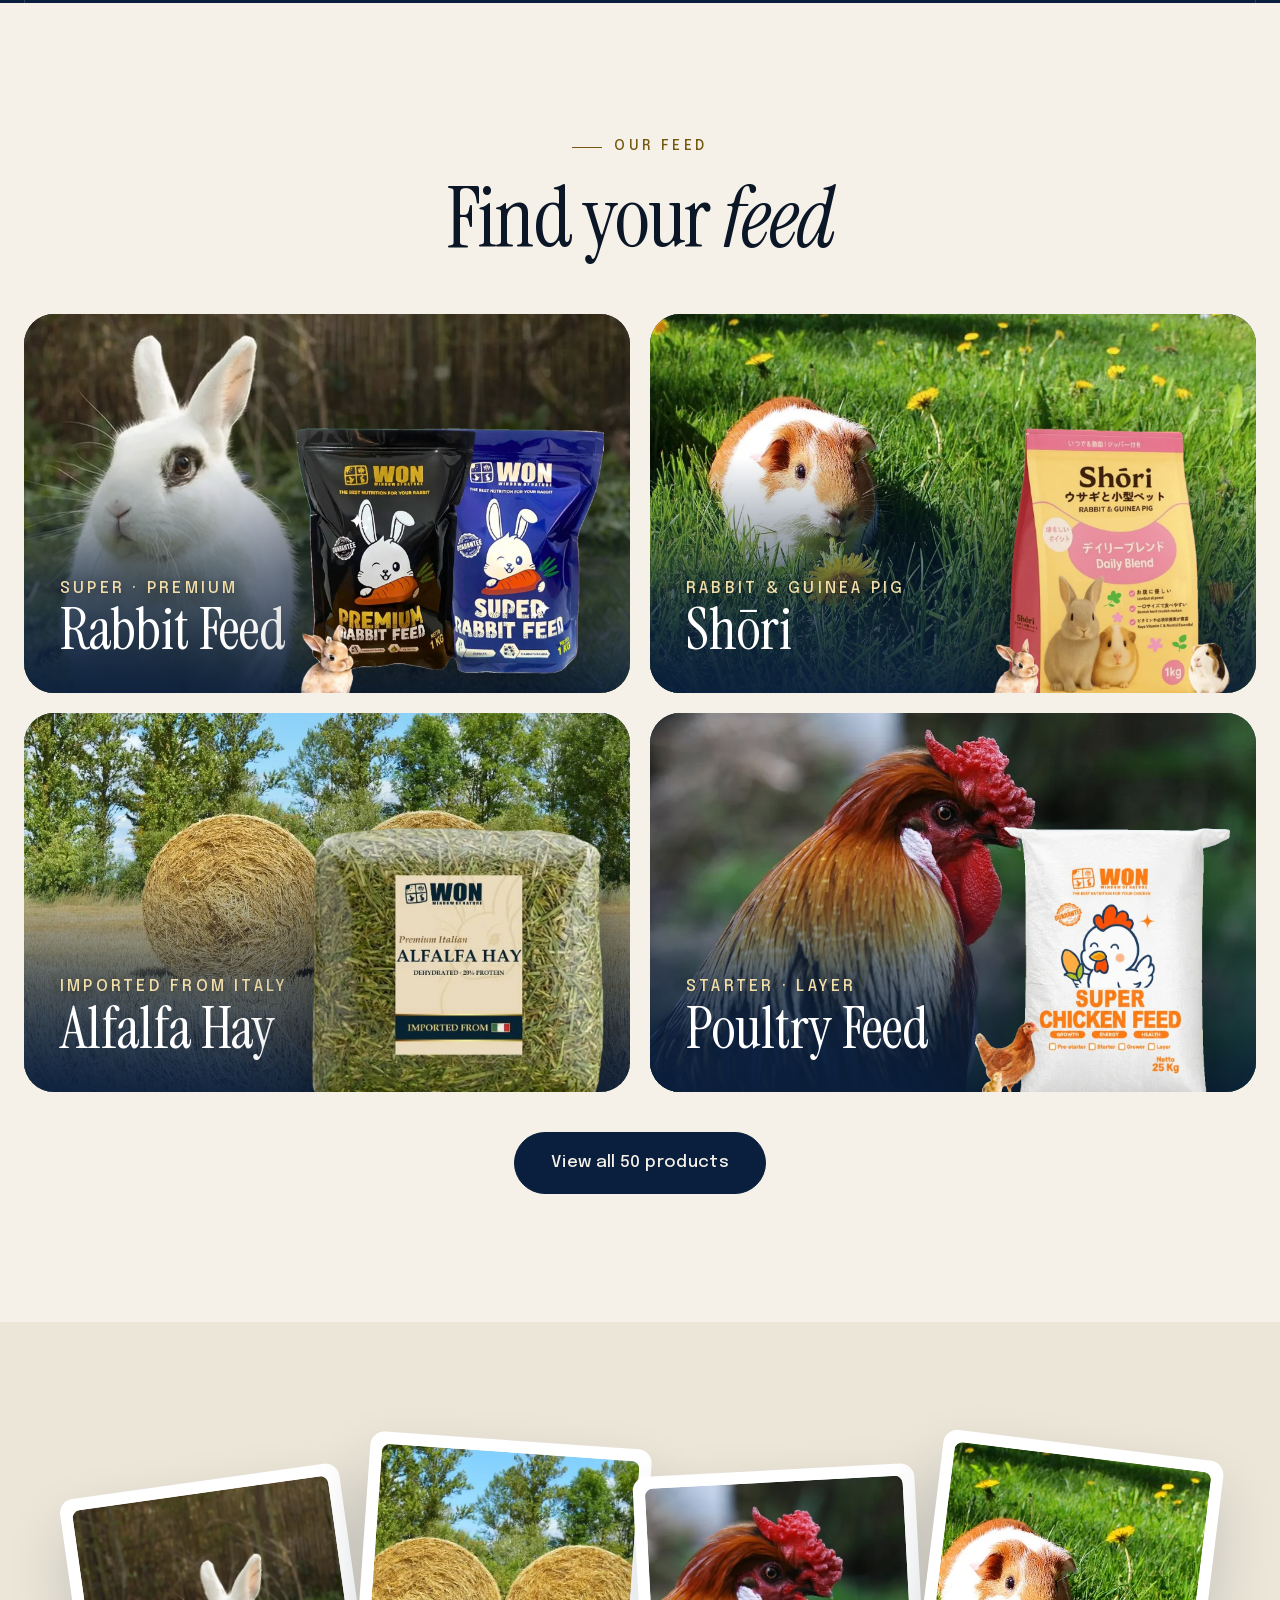
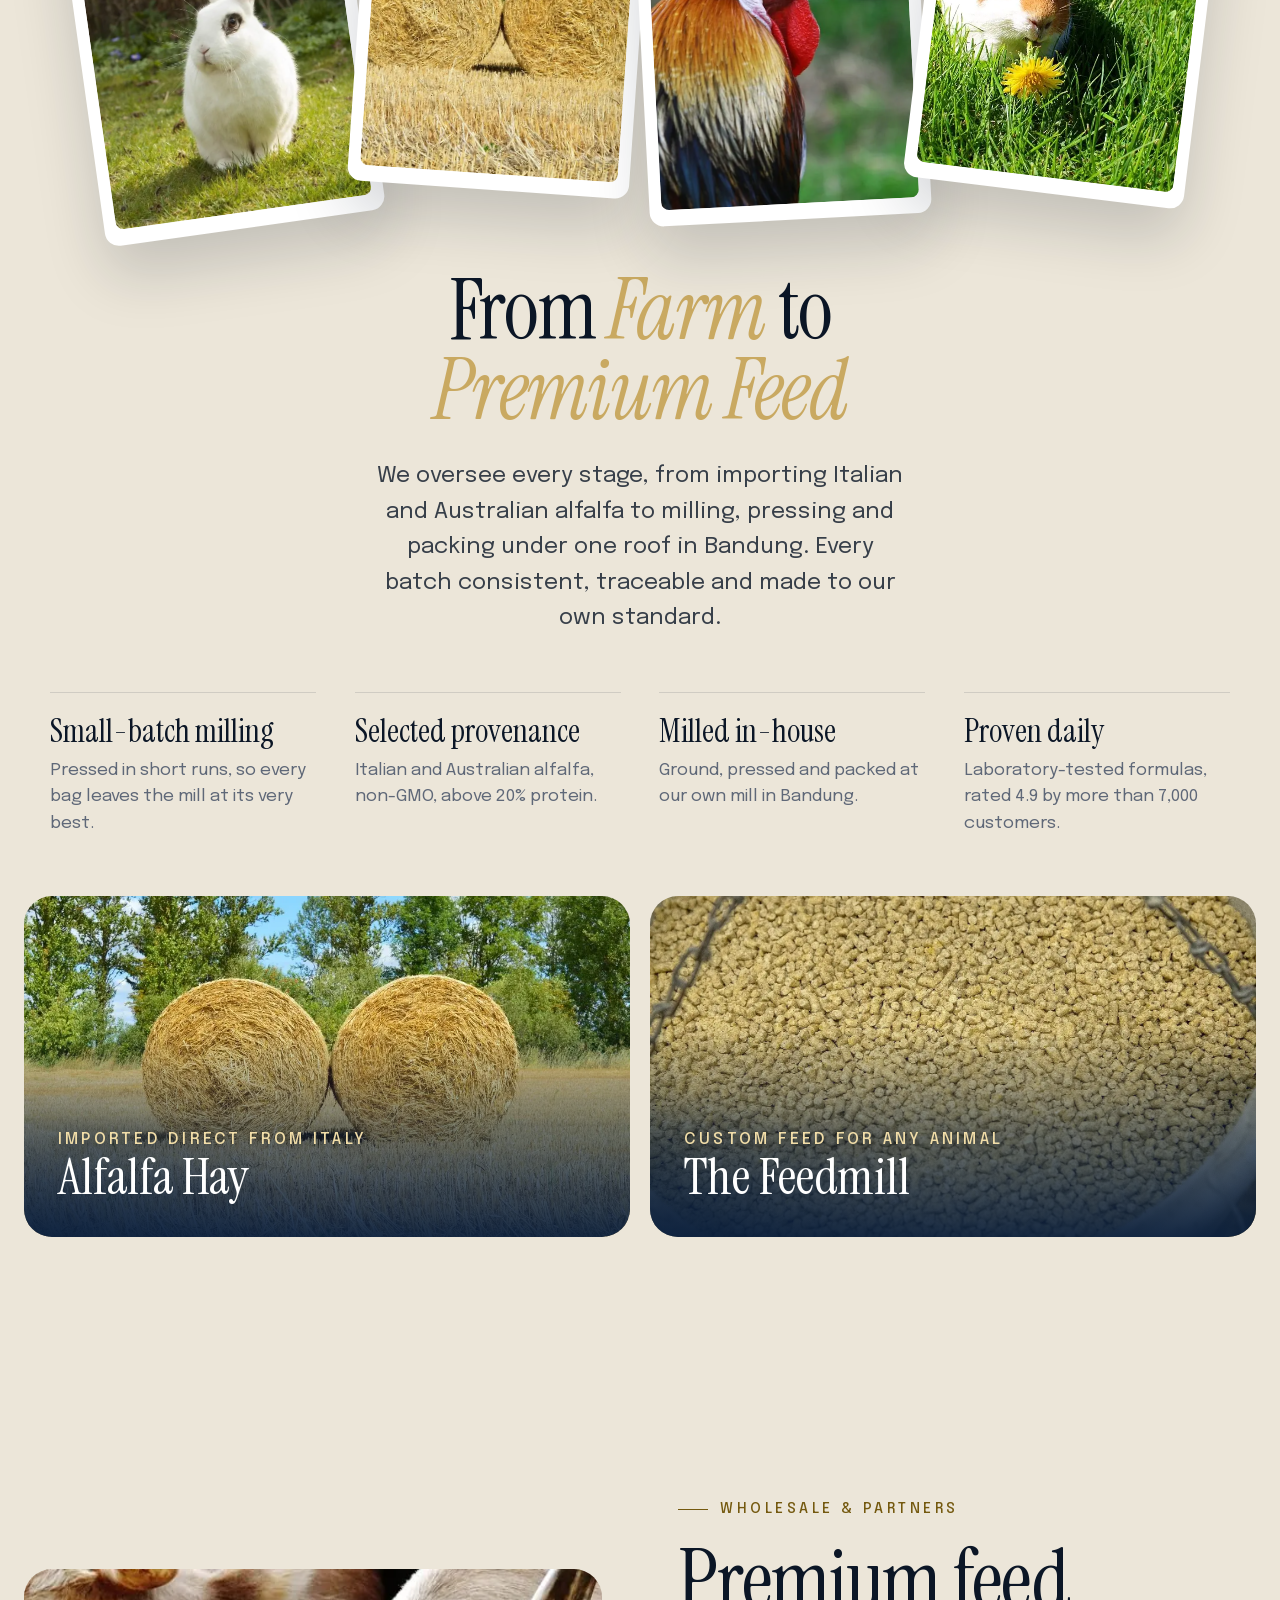
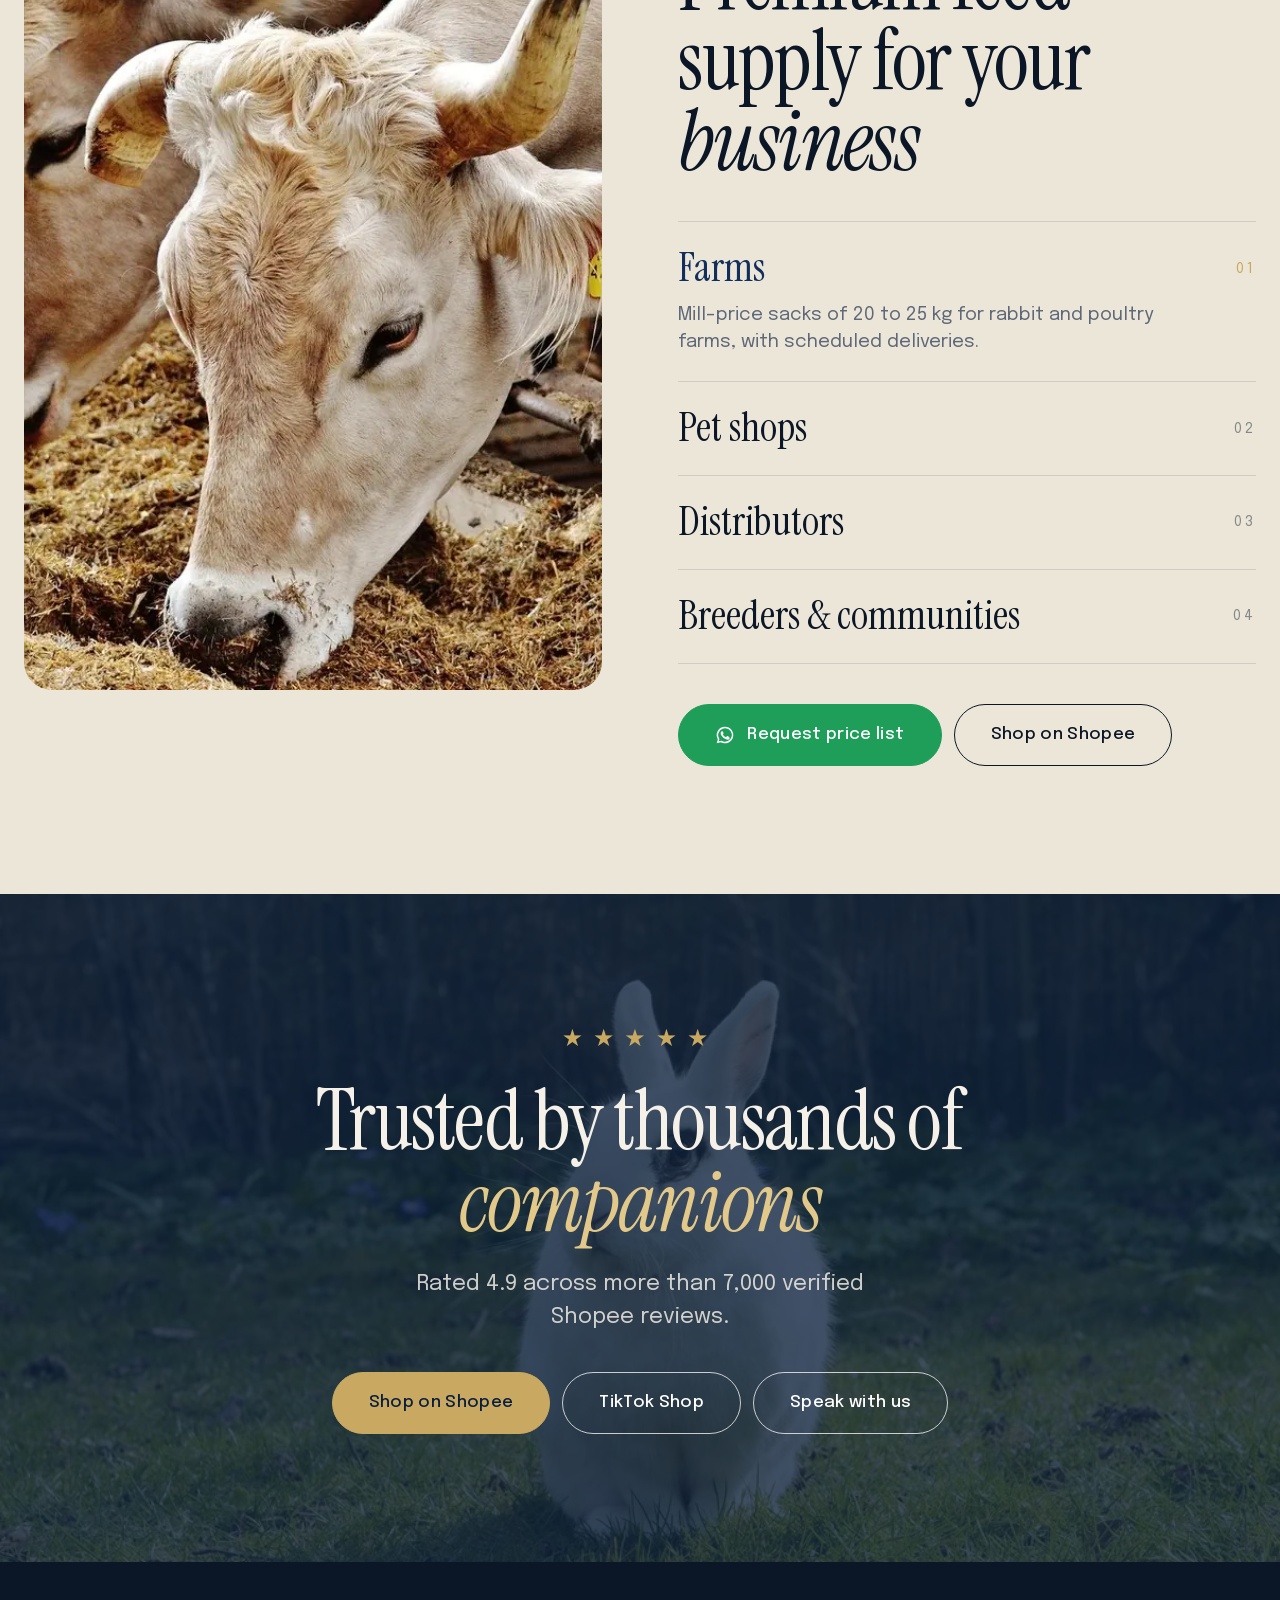
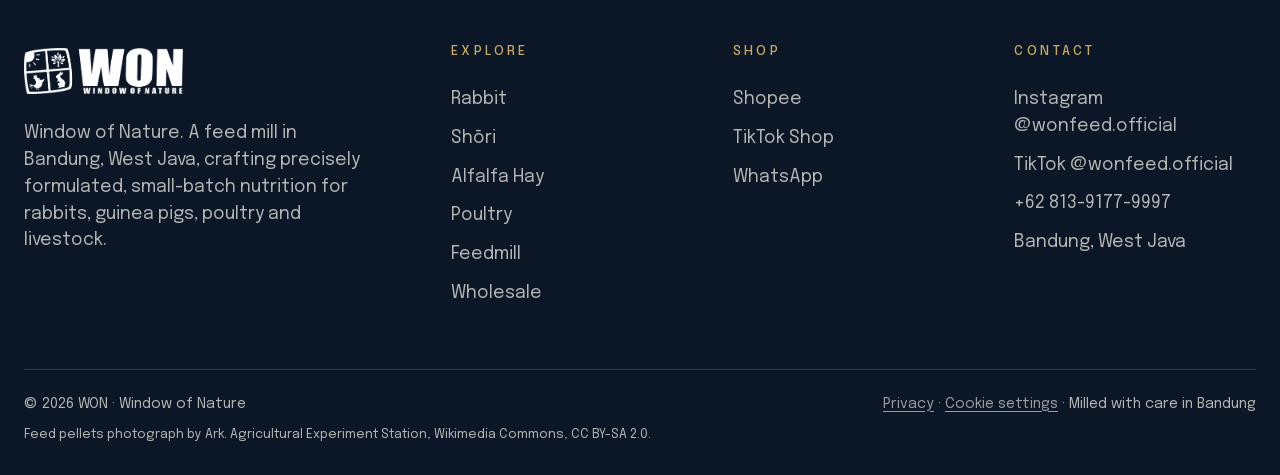
==== commit fd7d3483: "Faster images: shrink oversized photos, blurred instant previews, film no longer competes with photo" ====
--- a/index.html
+++ b/index.html
@@ -18,7 +18,7 @@
 <meta name="theme-color" content="#0A1F3D">
 <link rel="preload" as="image" href="video/poster-m.webp?v=abe41671" media="(max-width:700px)" fetchpriority="high">
 <link rel="preload" as="image" href="video/poster.webp?v=6b0a3155" media="(min-width:701px)" fetchpriority="high">
-<link rel="stylesheet" href="site.css?v=716e1620">
+<link rel="stylesheet" href="site.css?v=a092dfd0">
 </head>
 <body>
 
@@ -38,8 +38,8 @@
 <section class="hero-banner">
   <div class="wrap">
     <div class="hb-video">
-      <video class="hb-img" id="herovid" muted playsinline loop preload="none" poster="video/poster.webp?v=6b0a3155"
-        data-sm="video/won-film-720.mp4?v=52ac6e2d" data-lg="video/won-film-1080.mp4?v=e6f4d793" data-poster-sm="video/poster-m.webp?v=abe41671"
+      <video class="hb-img" id="herovid" muted playsinline loop preload="none"
+        data-poster-lg="video/poster.webp?v=6b0a3155" data-sm="video/won-film-720.mp4?v=52ac6e2d" data-lg="video/won-film-1080.mp4?v=e6f4d793" data-poster-sm="video/poster-m.webp?v=abe41671"
         aria-label="WON brand film: from our mill to their bowl"></video>
       <div class="vctl">
         <button type="button" class="vbtn" id="vsound" aria-pressed="false"><svg viewBox="0 0 24 24" aria-hidden="true"><path d="M4 9v6h4l5 4V5L8 9H4z" fill="currentColor"/><path class="vx" d="M16 9l5 6M21 9l-5 6" stroke="currentColor" stroke-width="2" stroke-linecap="round"/><path class="vw" d="M16 8.5a5 5 0 0 1 0 7M18.5 6a8.5 8.5 0 0 1 0 12" fill="none" stroke="currentColor" stroke-width="2" stroke-linecap="round"/></svg><span>Sound on</span></button>
@@ -75,10 +75,10 @@
       <h2 class="d lg r d1">Find your <i>feed</i></h2>
     </div>
     <div class="lines">
-      <a class="line-tile r" href="rabbit.html"><img src="photos/tile-rabbit.webp?v=caf2c09a" alt="Rabbit feed" width="1200" height="750" loading="lazy" decoding="async"><div class="cap"><span>Super · Premium</span><b>Rabbit Feed</b></div><img class="pk" src="cut/bundle-premium-super.webp?v=76dfa49c" alt="" width="975" height="886" loading="lazy" decoding="async"></a>
-      <a class="line-tile r d1" href="shori.html"><img src="photos/guinea-grass.webp?v=4e2c48c4" alt="Shōri" style="object-position:20% center" width="1024" height="642" loading="lazy" decoding="async"><div class="cap"><span>Rabbit & guinea pig</span><b>Shōri</b></div><img class="pk" src="cut/shori-vitc.webp?v=d83ed72a" alt="" width="720" height="838" loading="lazy" decoding="async"></a>
-      <a class="line-tile r d2" href="hay.html"><img src="photos/hay-bales.webp?v=d75a2001" alt="Alfalfa hay" width="1024" height="681" loading="lazy" decoding="async"><div class="cap"><span>Imported from Italy</span><b>Alfalfa Hay</b></div><img class="pk" src="cut/hay-italia-500g.webp?v=1e5f86bc" alt="" width="779" height="746" loading="lazy" decoding="async"></a>
-      <a class="line-tile r d3" href="poultry.html"><img src="photos/rooster.webp?v=5b01ebab" alt="Poultry feed" width="1024" height="683" loading="lazy" decoding="async"><div class="cap"><span>Starter · Layer</span><b>Poultry Feed</b></div><img class="pk" src="cut/ayam-starter-25kg.webp?v=05c0e9fc" alt="" width="715" height="787" loading="lazy" decoding="async"></a>
+      <a class="line-tile r" href="rabbit.html"><img src="photos/tile-rabbit.webp?v=caf2c09a" alt="Rabbit feed" width="1200" height="750" loading="lazy" decoding="async" style="background:url([data-uri]) center/cover no-repeat"><div class="cap"><span>Super · Premium</span><b>Rabbit Feed</b></div><img class="pk" src="cut/bundle-premium-super.webp?v=76dfa49c" alt="" width="975" height="886" loading="lazy" decoding="async"></a>
+      <a class="line-tile r d1" href="shori.html"><img src="photos/guinea-grass.webp?v=7c0c965b" alt="Shōri" style="object-position:20% center;background:url([data-uri]) 20% center/cover no-repeat" width="1024" height="642" loading="lazy" decoding="async"><div class="cap"><span>Rabbit & guinea pig</span><b>Shōri</b></div><img class="pk" src="cut/shori-vitc.webp?v=d83ed72a" alt="" width="720" height="838" loading="lazy" decoding="async"></a>
+      <a class="line-tile r d2" href="hay.html"><img src="photos/hay-bales.webp?v=d75a2001" alt="Alfalfa hay" width="1024" height="681" loading="lazy" decoding="async" style="background:url([data-uri]) center/cover no-repeat"><div class="cap"><span>Imported from Italy</span><b>Alfalfa Hay</b></div><img class="pk" src="cut/hay-italia-500g.webp?v=1e5f86bc" alt="" width="779" height="746" loading="lazy" decoding="async"></a>
+      <a class="line-tile r d3" href="poultry.html"><img src="photos/rooster.webp?v=5b01ebab" alt="Poultry feed" width="1024" height="683" loading="lazy" decoding="async" style="background:url([data-uri]) center/cover no-repeat"><div class="cap"><span>Starter · Layer</span><b>Poultry Feed</b></div><img class="pk" src="cut/ayam-starter-25kg.webp?v=05c0e9fc" alt="" width="715" height="787" loading="lazy" decoding="async"></a>
     </div>
     <div class="center" style="margin-top:40px"><a class="btn dark" href="https://shopee.co.id/wonfeed_" target="_blank" rel="noopener">View all 50 products</a></div>
   </div>
@@ -87,10 +87,10 @@
 <section id="story" style="background:var(--ivory-2);overflow:hidden">
   <div class="wrap">
     <div class="polas r">
-      <div class="pola"><img src="photos/rabbit-white-grass.webp?v=988ebf73" alt="White rabbit" width="1024" height="683" loading="lazy" decoding="async"></div>
-      <div class="pola"><img src="photos/hay-bales.webp?v=d75a2001" alt="Hay bales" width="1024" height="681" loading="lazy" decoding="async"></div>
-      <div class="pola"><img src="photos/rooster.webp?v=5b01ebab" alt="Rooster" width="1024" height="683" loading="lazy" decoding="async"></div>
-      <div class="pola"><img src="photos/guinea-grass.webp?v=4e2c48c4" alt="Guinea pig" style="object-position:22% center" width="1024" height="642" loading="lazy" decoding="async"></div>
+      <div class="pola"><img src="photos/rabbit-white-grass.webp?v=988ebf73" alt="White rabbit" width="1024" height="683" loading="lazy" decoding="async" style="background:url([data-uri]) center/cover no-repeat"></div>
+      <div class="pola"><img src="photos/hay-bales.webp?v=d75a2001" alt="Hay bales" width="1024" height="681" loading="lazy" decoding="async" style="background:url([data-uri]) center/cover no-repeat"></div>
+      <div class="pola"><img src="photos/rooster.webp?v=5b01ebab" alt="Rooster" width="1024" height="683" loading="lazy" decoding="async" style="background:url([data-uri]) center/cover no-repeat"></div>
+      <div class="pola"><img src="photos/guinea-grass.webp?v=7c0c965b" alt="Guinea pig" style="object-position:22% center;background:url([data-uri]) 22% center/cover no-repeat" width="1024" height="642" loading="lazy" decoding="async"></div>
     </div>
     <div class="center">
       <h2 class="d lg r d1">From <i>Farm</i> to<br><i>Premium Feed</i></h2>
@@ -98,8 +98,8 @@
     </div>
     <div class="minis r d3"><div><b>Small-batch milling</b><span>Pressed in short runs, so every bag leaves the mill at its very best.</span></div><div><b>Selected provenance</b><span>Italian and Australian alfalfa, non-GMO, above 20% protein.</span></div><div><b>Milled in-house</b><span>Ground, pressed and packed at our own mill in Bandung.</span></div><div><b>Proven daily</b><span>Laboratory-tested formulas, rated 4.9 by more than 7,000 customers.</span></div></div>
     <div class="tiles r d3">
-      <a class="tile" href="hay.html"><img src="photos/hay-bales.webp?v=d75a2001" alt="Alfalfa hay" width="1024" height="681" loading="lazy" decoding="async"><div class="cap"><span>Imported direct from Italy</span><b>Alfalfa Hay</b></div></a>
-      <a class="tile" href="feedmill.html"><img src="photos/pellets-feeder.webp?v=977a565a" alt="Freshly milled feed pellets" width="1440" height="960" loading="lazy" decoding="async"><div class="cap"><span>Custom feed for any animal</span><b>The Feedmill</b></div></a>
+      <a class="tile" href="hay.html"><img src="photos/hay-bales.webp?v=d75a2001" alt="Alfalfa hay" width="1024" height="681" loading="lazy" decoding="async" style="background:url([data-uri]) center/cover no-repeat"><div class="cap"><span>Imported direct from Italy</span><b>Alfalfa Hay</b></div></a>
+      <a class="tile" href="feedmill.html"><img src="photos/pellets-feeder.webp?v=977a565a" alt="Freshly milled feed pellets" width="1440" height="960" loading="lazy" decoding="async" style="background:url([data-uri]) center/cover no-repeat"><div class="cap"><span>Custom feed for any animal</span><b>The Feedmill</b></div></a>
     </div>
   </div>
 </section>
@@ -107,10 +107,10 @@
 <section id="b2b">
   <div class="wrap b2b">
     <div class="photo r">
-      <img class="on" src="photos/cattle-feed.webp?v=b3f5db9f" alt="Cattle at the feed trough" data-seg="0" width="1024" height="681" loading="lazy" decoding="async">
-      <img src="photos/guinea-pair.webp?v=19a3c7d3" alt="Pet shop" data-seg="1" width="1024" height="674" loading="lazy" decoding="async">
-      <img src="photos/hens-flock.webp?v=20c1a199" alt="Distribution" data-seg="2" width="1024" height="547" loading="lazy" decoding="async">
-      <img src="photos/hen-freerange.webp?v=c0b7c0d6" alt="Breeders" data-seg="3" width="1024" height="576" loading="lazy" decoding="async">
+      <img class="on" src="photos/cattle-feed.webp?v=699c730f" alt="Cattle at the feed trough" data-seg="0" width="1024" height="681" loading="lazy" decoding="async" style="background:url([data-uri]) center/cover no-repeat">
+      <img src="photos/guinea-pair.webp?v=19a3c7d3" alt="Pet shop" data-seg="1" width="1024" height="674" loading="lazy" decoding="async" style="background:url([data-uri]) center/cover no-repeat">
+      <img src="photos/hens-flock.webp?v=843f3d4f" alt="Distribution" data-seg="2" width="1024" height="547" loading="lazy" decoding="async" style="background:url([data-uri]) center/cover no-repeat">
+      <img src="photos/hen-freerange.webp?v=c0b7c0d6" alt="Breeders" data-seg="3" width="1024" height="576" loading="lazy" decoding="async" style="background:url([data-uri]) center/cover no-repeat">
     </div>
     <div>
       <span class="eyebrow r">Wholesale & partners</span>
@@ -156,7 +156,7 @@
 
 <a class="wa-float" href="#" data-wa="Hello WON, I have a question." aria-label="WhatsApp"><svg viewBox="0 0 24 24" fill="currentColor"><path d="M12 2a10 10 0 0 0-8.6 15.1L2 22l5-1.3A10 10 0 1 0 12 2zm0 18.2a8.2 8.2 0 0 1-4.2-1.2l-.3-.2-3 .8.8-2.9-.2-.3A8.2 8.2 0 1 1 12 20.2zm4.5-6.1c-.2-.1-1.5-.7-1.7-.8s-.4-.1-.6.1-.6.8-.8 1-.3.2-.5.1a6.7 6.7 0 0 1-3.3-2.9c-.3-.4.3-.4.7-1.3.1-.2 0-.3 0-.5l-.8-1.8c-.2-.5-.4-.4-.6-.4h-.5a1 1 0 0 0-.7.3 3 3 0 0 0-.9 2.2 5.2 5.2 0 0 0 1.1 2.8 12 12 0 0 0 4.6 4c1.7.7 2.3.8 3.1.7a2.7 2.7 0 0 0 1.8-1.2 2.2 2.2 0 0 0 .1-1.2c0-.2-.2-.2-.4-.3z"/></svg></a>
 
-<script src="site.js?v=972162c7"></script>
+<script src="site.js?v=ede187da"></script>
 <script>
 document.querySelectorAll('#segs .seg').forEach((s,i)=>s.onclick=()=>{document.querySelectorAll('#segs .seg').forEach(x=>x.classList.remove('on'));s.classList.add('on');document.querySelectorAll('.b2b .photo img').forEach(im=>im.classList.toggle('on',+im.dataset.seg===i));});
 </script>
--- a/site.css
+++ b/site.css
@@ -67,7 +67,7 @@
 
 /* hero */
 .hero{position:relative;min-height:min(100svh,960px);display:grid;place-items:center start;color:#fff;overflow:hidden;background:var(--navy)}
-.hero .ph{position:absolute;inset:0;background:url(photos/hero-white.webp) center 38%/cover;transform:scale(1.06);will-change:transform}
+.hero .ph{position:absolute;inset:0;background:url(photos/hero-white.webp?v=5754f55e) center 38%/cover;transform:scale(1.06);will-change:transform}
 .hero::after{content:"";position:absolute;inset:0;background:linear-gradient(90deg,rgba(10,31,61,.55) 0%,rgba(10,31,61,.2) 55%,rgba(10,31,61,0) 100%),linear-gradient(180deg,rgba(10,31,61,.35) 0%,rgba(10,31,61,0) 40%,rgba(10,31,61,.6) 100%)}
 .hero .wrap{position:relative;z-index:2;padding:150px 0 110px}
 .hero h1{max-width:11ch;text-shadow:0 12px 50px rgba(0,0,0,.45)}
@@ -118,8 +118,8 @@
 @media(max-width:640px){.grid{grid-template-columns:1fr;gap:14px}.card{padding:26px 22px 22px;border-radius:22px}.card .ph{height:240px}.card .ph img{max-height:240px}.card h3{font-size:1.9rem}}
 
 /* full-bleed photo band */
-.photoband{height:clamp(260px,38vw,520px);background:url(photos/rabbit-white-close.webp) center 45%/cover;position:relative}
-.photoband.hay{background-image:url(photos/hay-band.webp);background-position:center}
+.photoband{height:clamp(260px,38vw,520px);background:url(photos/rabbit-white-close.webp?v=6c760afe) center 45%/cover;position:relative}
+.photoband.hay{background-image:url(photos/hay-band.webp?v=e8646684);background-position:center}
 .photoband::after{content:"";position:absolute;inset:0;background:linear-gradient(180deg,rgba(10,31,61,.15),rgba(10,31,61,.35))}
 
 /* story w/ polaroids */
@@ -196,7 +196,7 @@
 
 /* trust */
 #trust{background:var(--navy);color:var(--ivory);text-align:center;overflow:hidden}
-#trust .ph{position:absolute;inset:0;background:url(photos/rabbit-white-grass.webp) center/cover;opacity:.22}
+#trust .ph{position:absolute;inset:0;background:url(photos/rabbit-white-grass.webp?v=988ebf73) center/cover;opacity:.22}
 #trust .wrap{position:relative}
 #trust .stars{color:var(--gold);letter-spacing:10px;font-size:1.4rem;margin-bottom:24px}
 #trust h2{max-width:18ch;margin-inline:auto}
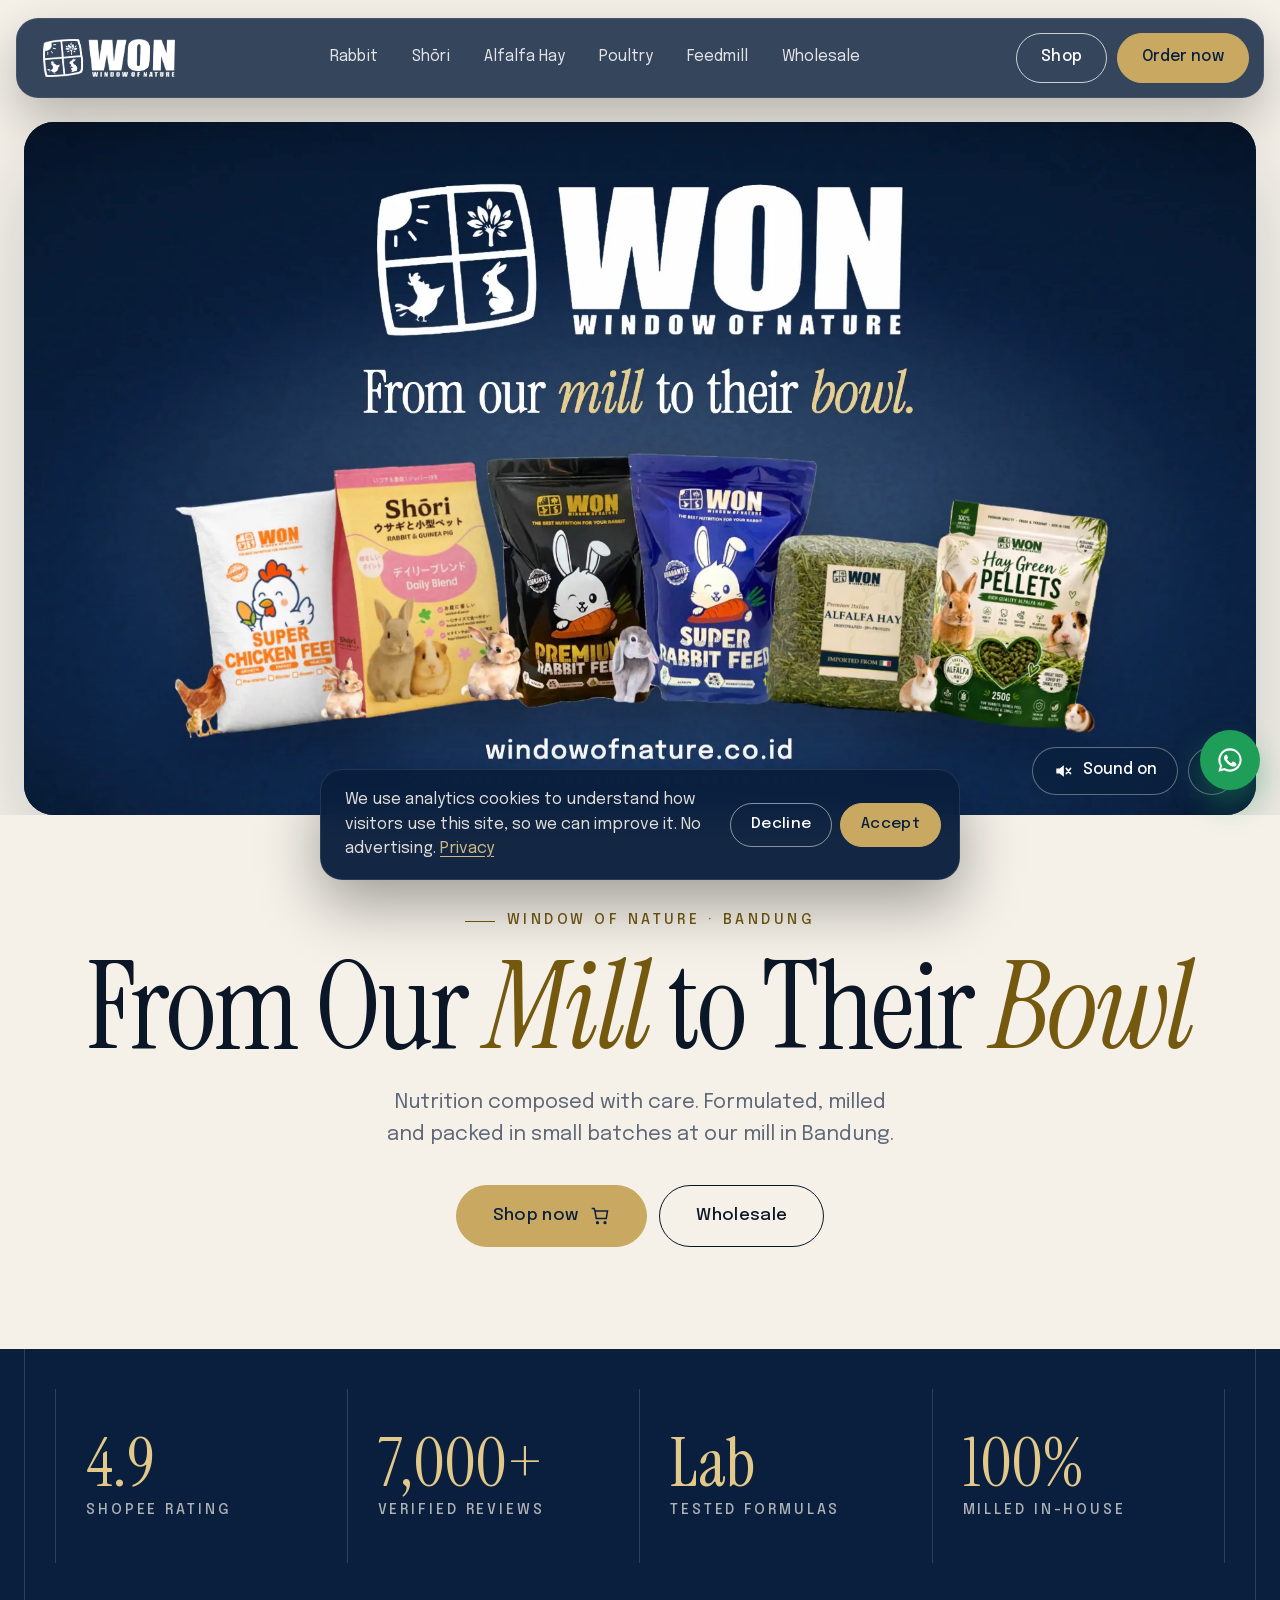
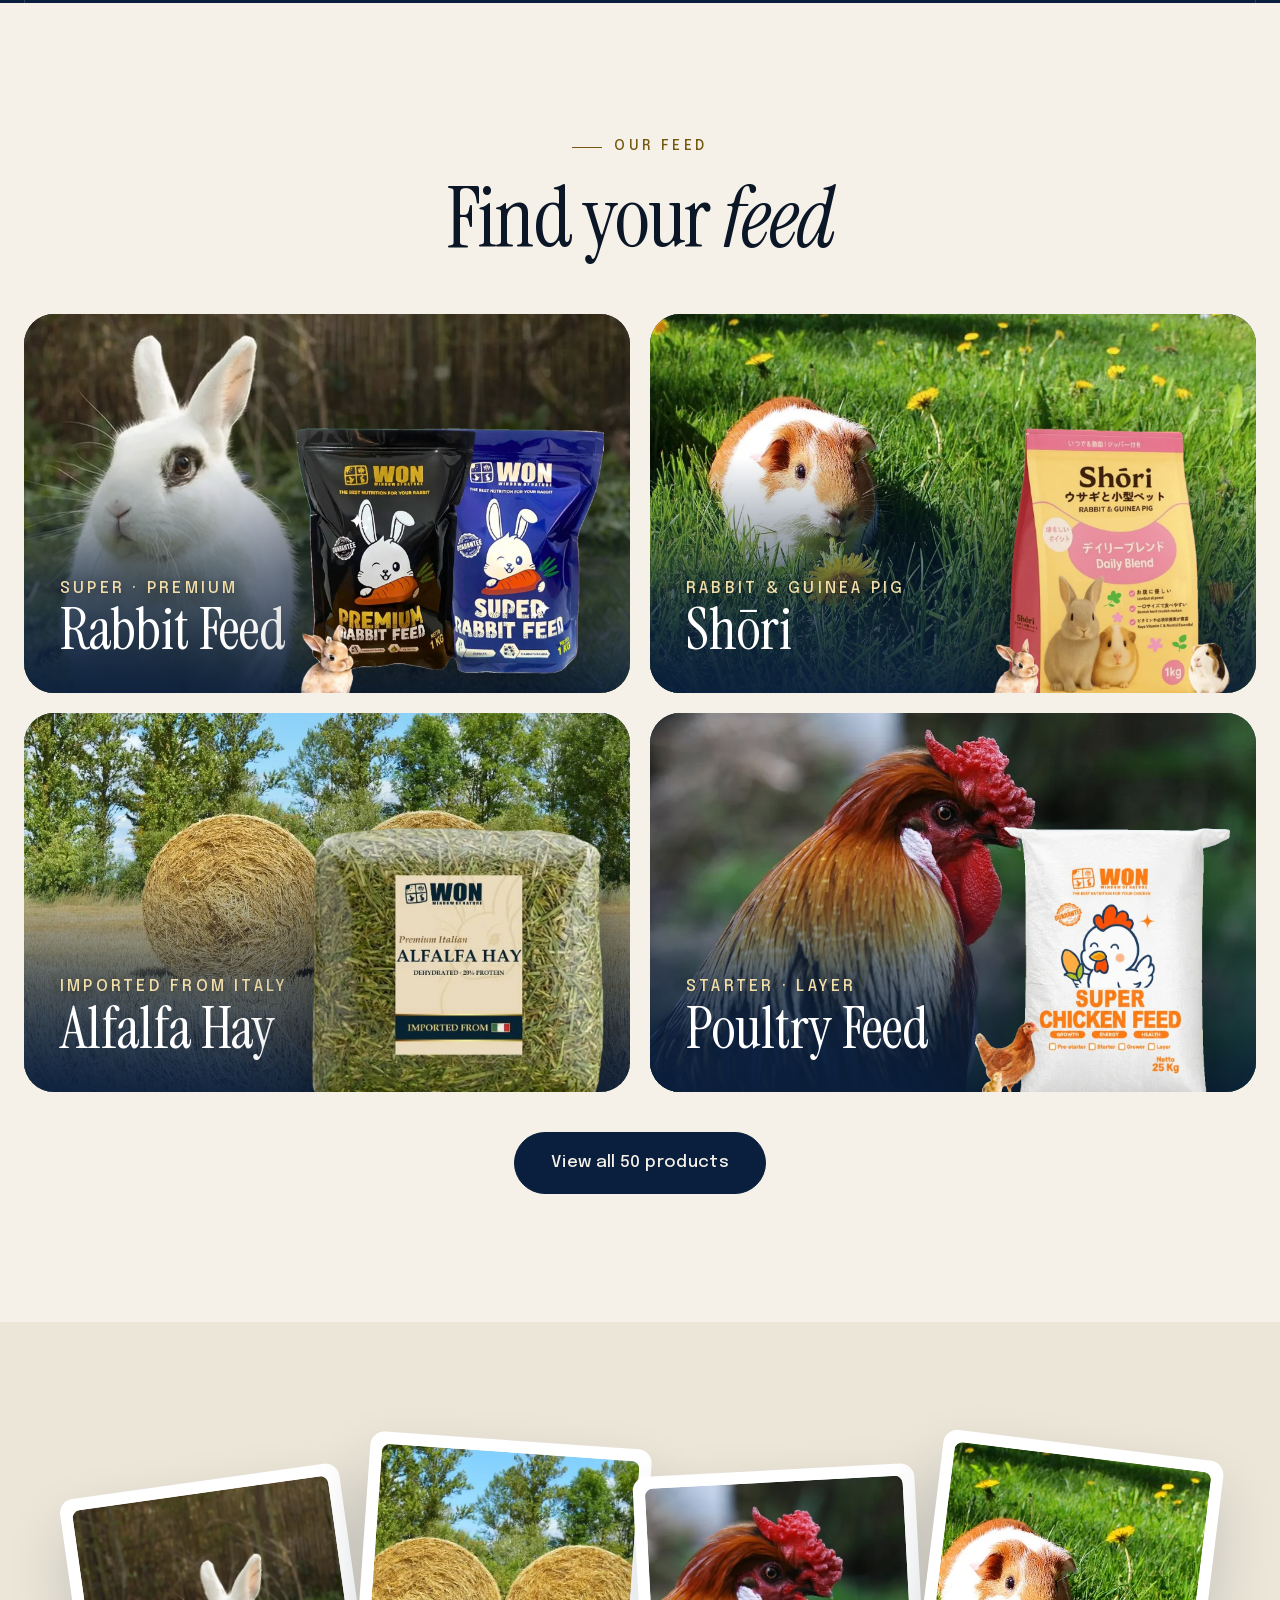
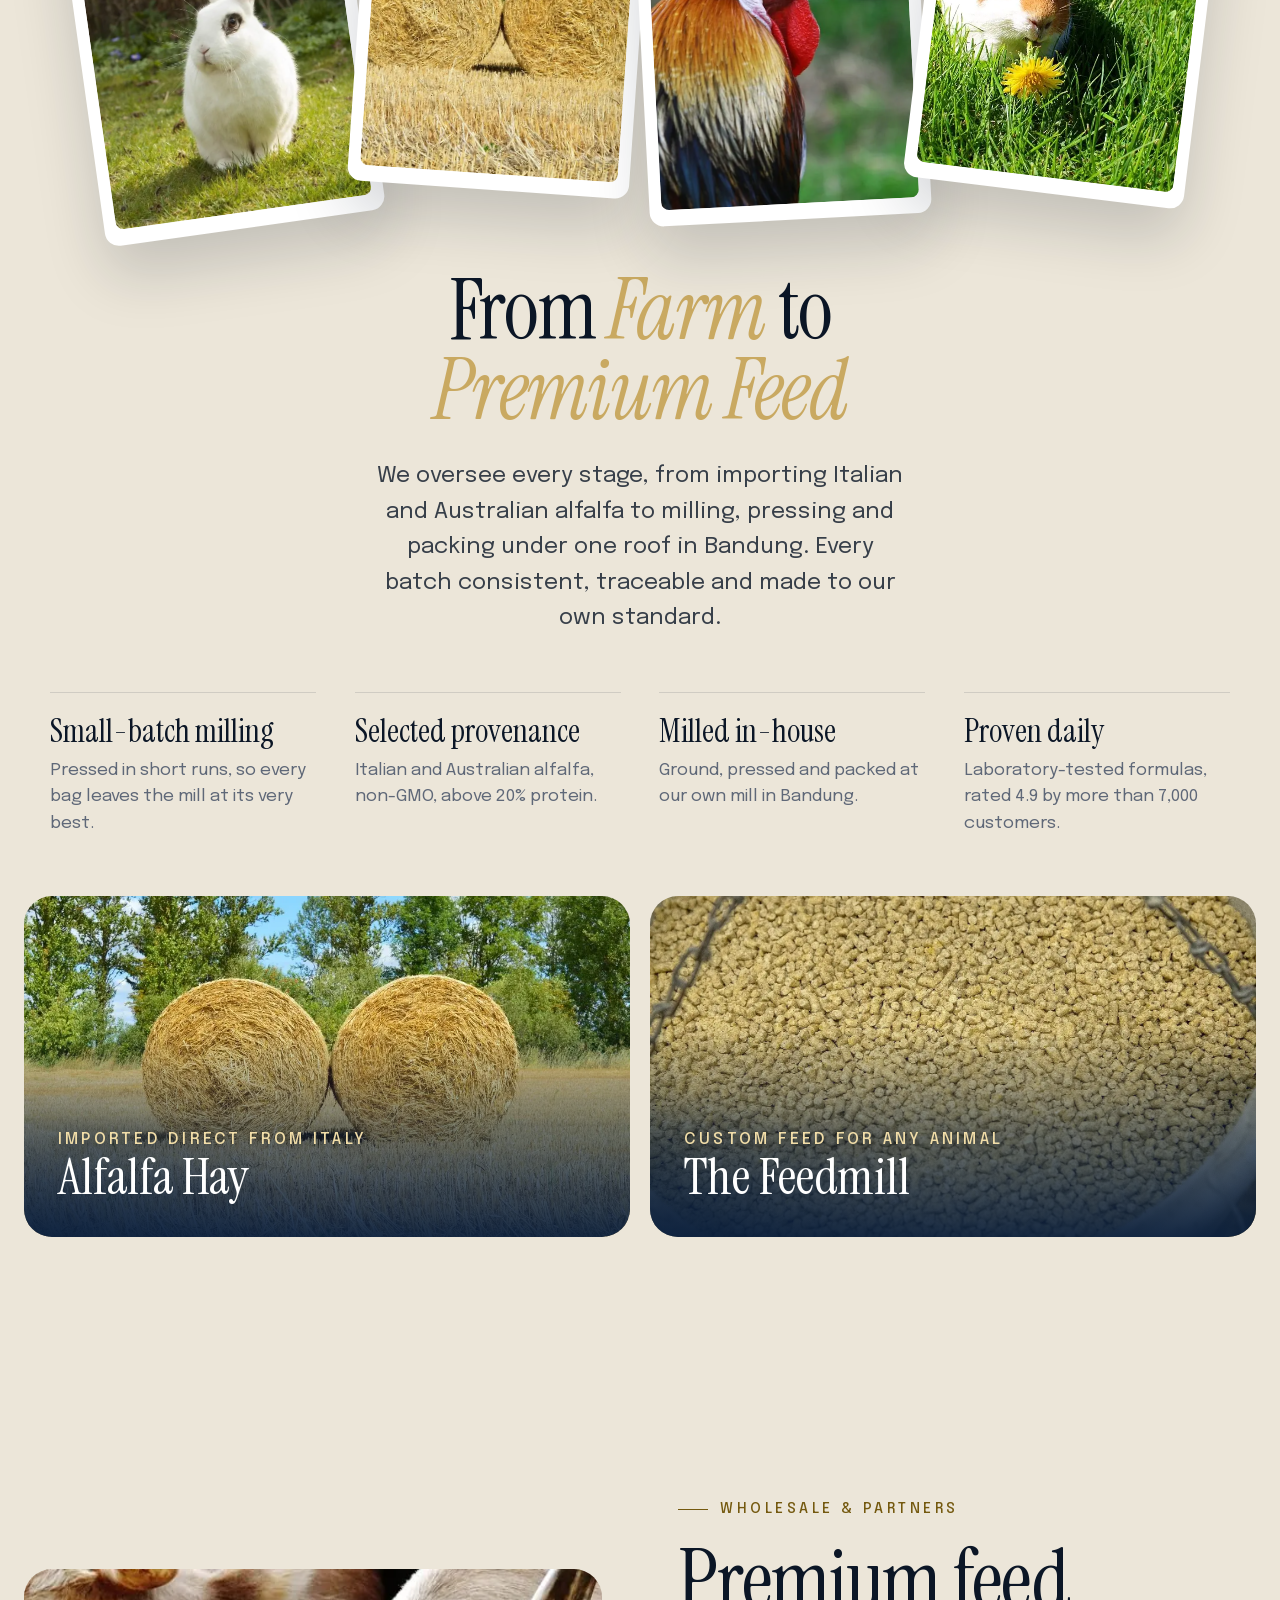
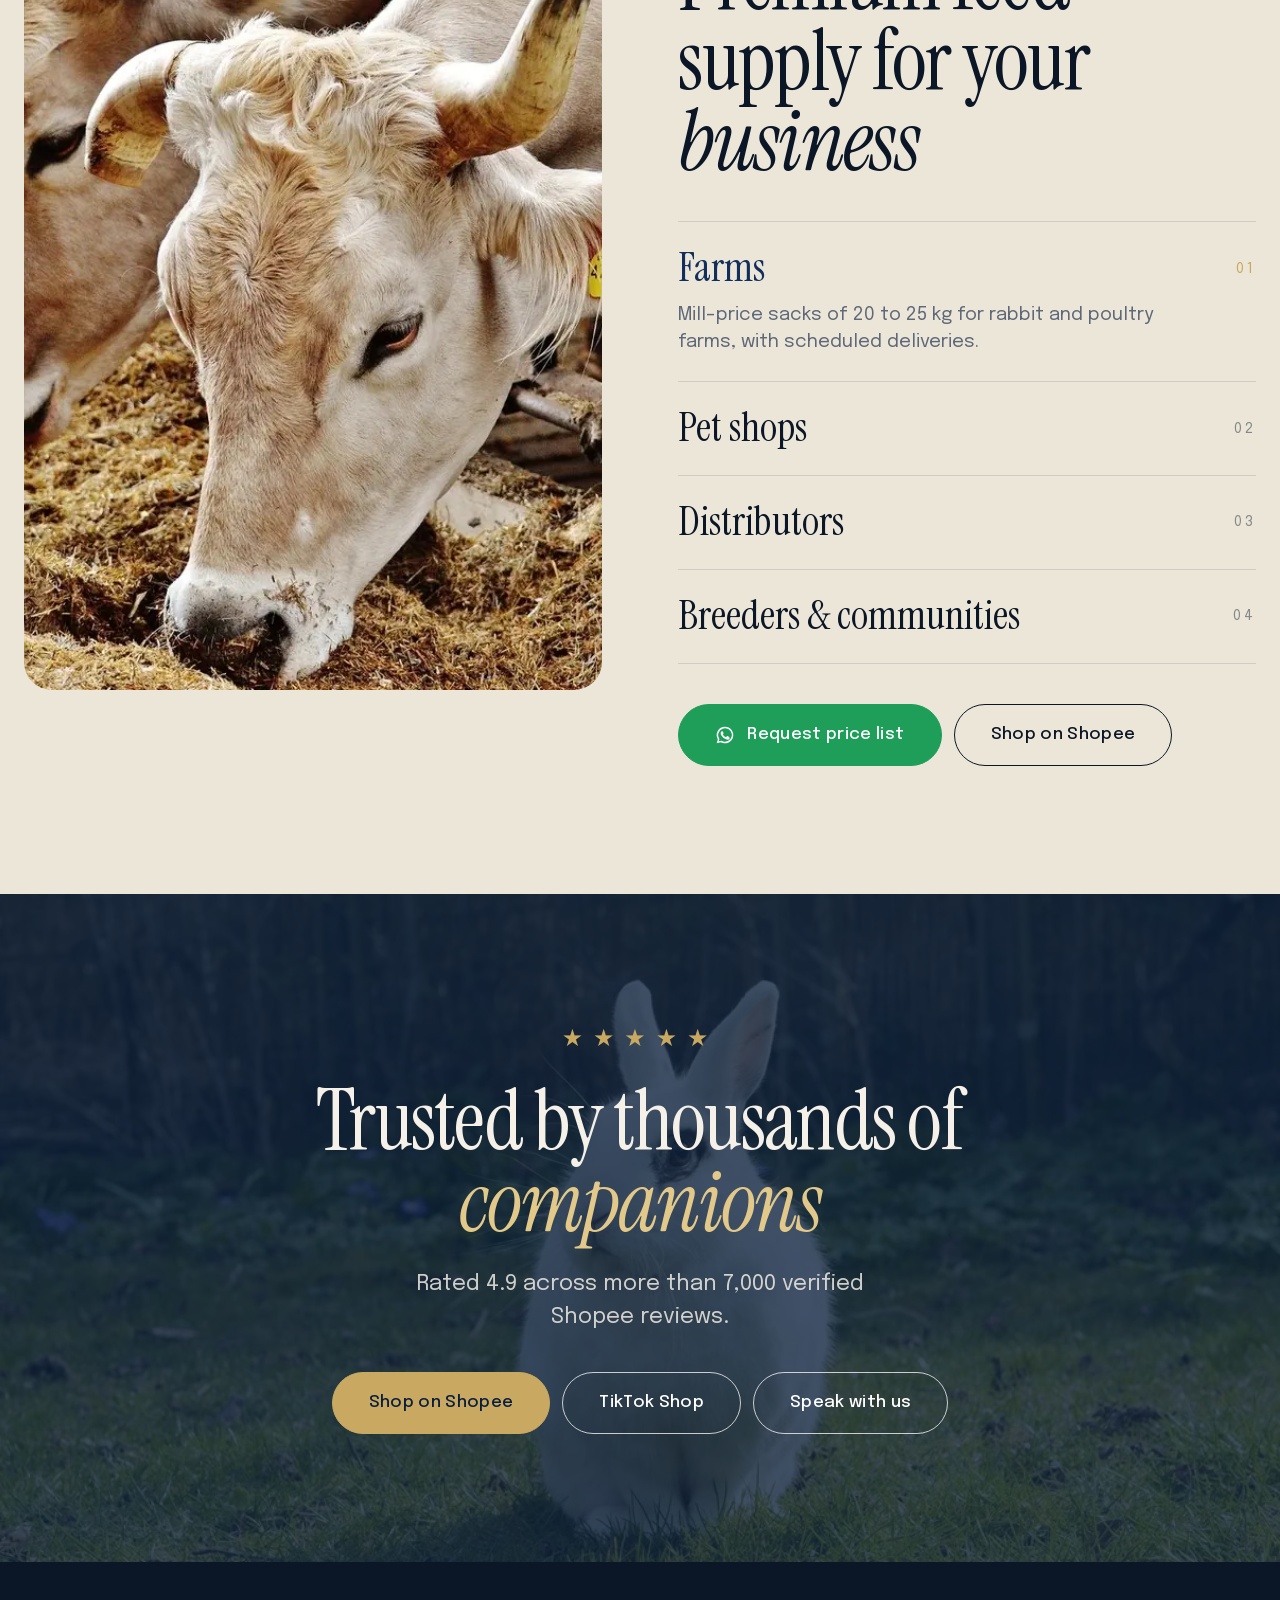
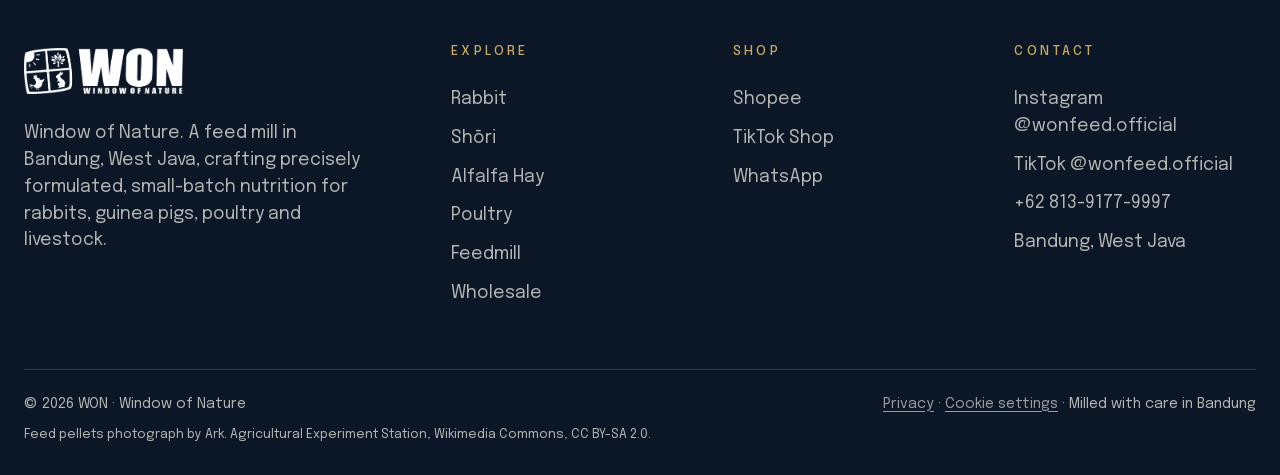
==== commit 8e63c333: "Home film: smooth 60 fps motion-blur version (gentler transitions, softer flash) Co-Authored-By: Cla" ====
--- a/index.html
+++ b/index.html
@@ -16,8 +16,8 @@
 <link rel="preload" href="fonts/Epilogue-normal-latin-O4ZRFGj5.woff2" as="font" type="font/woff2" crossorigin>
 <link rel="apple-touch-icon" href="img/apple-touch-icon.png?v=1ef0c2c3">
 <meta name="theme-color" content="#0A1F3D">
-<link rel="preload" as="image" href="video/poster-m.webp?v=abe41671" media="(max-width:700px)" fetchpriority="high">
-<link rel="preload" as="image" href="video/poster.webp?v=6b0a3155" media="(min-width:701px)" fetchpriority="high">
+<link rel="preload" as="image" href="video/poster-m.webp?v=bd445e7a" media="(max-width:700px)" fetchpriority="high">
+<link rel="preload" as="image" href="video/poster.webp?v=62e108a5" media="(min-width:701px)" fetchpriority="high">
 <link rel="stylesheet" href="site.css?v=a092dfd0">
 </head>
 <body>
@@ -39,7 +39,7 @@
   <div class="wrap">
     <div class="hb-video">
       <video class="hb-img" id="herovid" muted playsinline loop preload="none"
-        data-poster-lg="video/poster.webp?v=6b0a3155" data-sm="video/won-film-720.mp4?v=52ac6e2d" data-lg="video/won-film-1080.mp4?v=e6f4d793" data-poster-sm="video/poster-m.webp?v=abe41671"
+        data-poster-lg="video/poster.webp?v=62e108a5" data-sm="video/won-film-720.mp4?v=728cc802" data-lg="video/won-film-1080.mp4?v=2b58d8ba" data-poster-sm="video/poster-m.webp?v=bd445e7a"
         aria-label="WON brand film: from our mill to their bowl"></video>
       <div class="vctl">
         <button type="button" class="vbtn" id="vsound" aria-pressed="false"><svg viewBox="0 0 24 24" aria-hidden="true"><path d="M4 9v6h4l5 4V5L8 9H4z" fill="currentColor"/><path class="vx" d="M16 9l5 6M21 9l-5 6" stroke="currentColor" stroke-width="2" stroke-linecap="round"/><path class="vw" d="M16 8.5a5 5 0 0 1 0 7M18.5 6a8.5 8.5 0 0 1 0 12" fill="none" stroke="currentColor" stroke-width="2" stroke-linecap="round"/></svg><span>Sound on</span></button>
